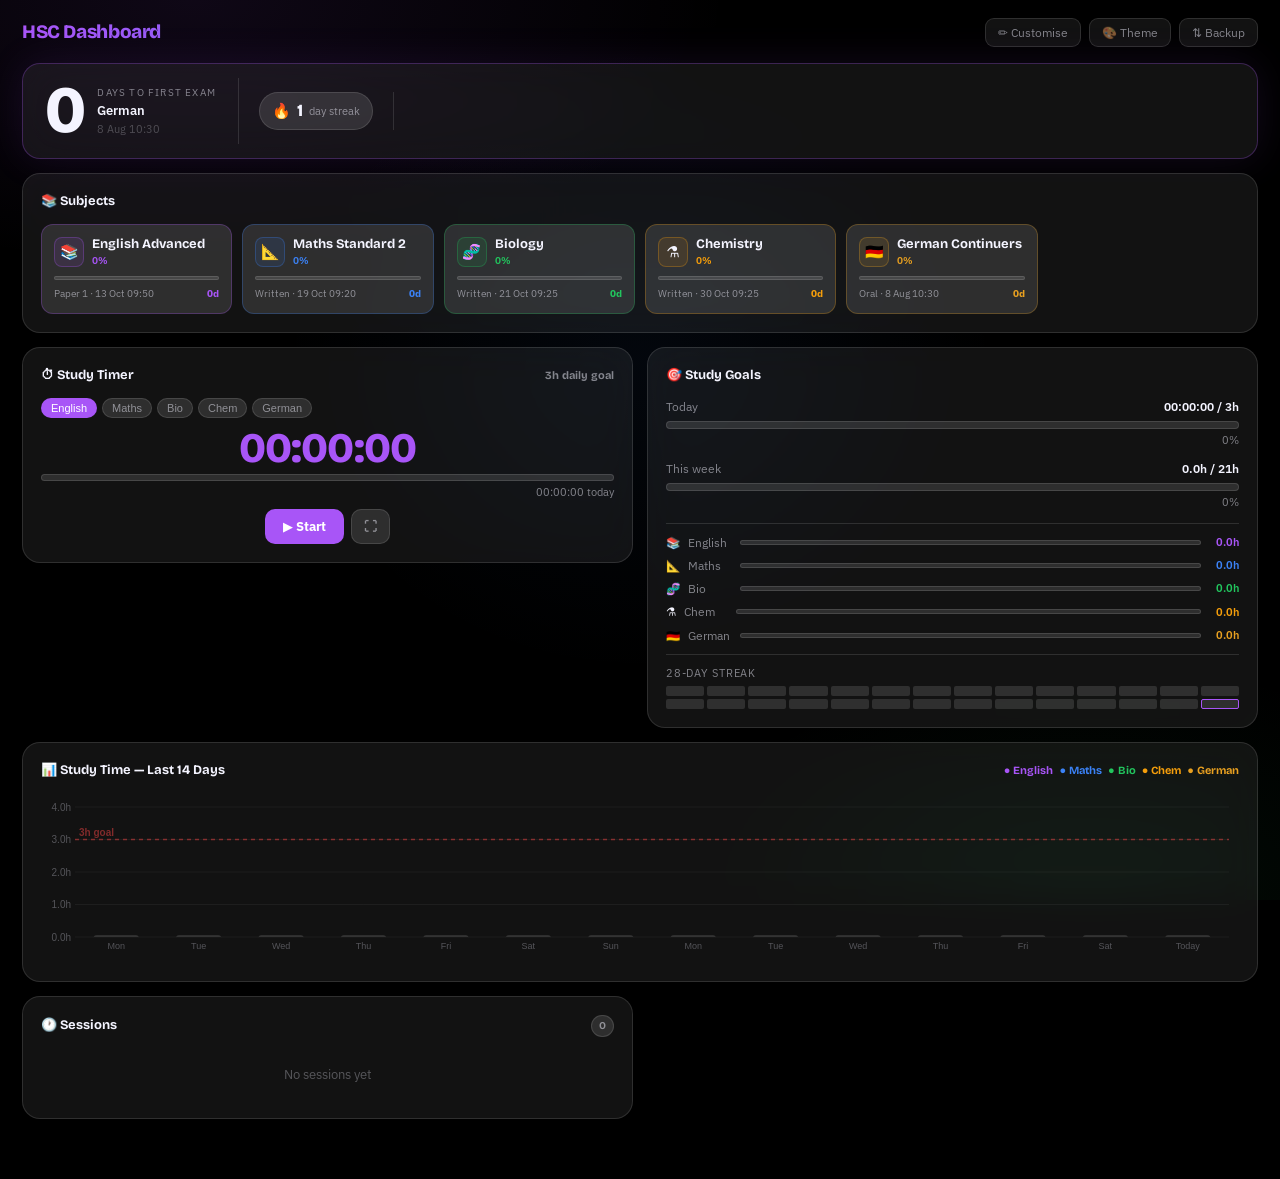
==== index.html @ 05db494b "Combine subjects into single widget" ====
<!DOCTYPE html>
<html lang="en" data-theme="dark">
<head>
<meta charset="UTF-8"/>
<meta name="viewport" content="width=device-width,initial-scale=1.0"/>
<title>HSC Dashboard · 2026</title>
<style>
@import url('https://fonts.googleapis.com/css2?family=Bricolage+Grotesque:wght@400;700;800&family=IBM+Plex+Sans:wght@400;500;600&display=swap');
*{box-sizing:border-box;margin:0;padding:0}
:root{
  /* ── BLACK (default) ── */
  --bg:#000000;--g1:rgba(168,85,247,.09);--g2:rgba(34,197,94,.06);--g3:rgba(59,130,246,.05);
  --sf:rgba(255,255,255,.07);--sf2:rgba(255,255,255,.12);
  --bd:rgba(255,255,255,.12);--bd2:rgba(255,255,255,.21);
  --tx:#f4f4ff;--mu:rgba(244,244,255,.5);--mu2:rgba(244,244,255,.25);
  --bio:#22c55e;--biob:rgba(34,197,94,.11);--biobr:rgba(34,197,94,.28);
  --chem:#f59e0b;--chemb:rgba(245,158,11,.11);--chembr:rgba(245,158,11,.28);
  --eng:#a855f7;--engb:rgba(168,85,247,.11);--engbr:rgba(168,85,247,.28);
  --math:#3b82f6;--mathb:rgba(59,130,246,.11);--mathbr:rgba(59,130,246,.28);
  --ger:#e8a020;--gerb:rgba(232,160,32,.11);--gerbr:rgba(232,160,32,.28);
  --red:#ef4444;--redb:rgba(239,68,68,.11);--r:18px;--rs:12px;
}
[data-theme="white"]{
  /* ── WHITE ── clean paper, lavender tint */
  --bg:#f7f6ff;--g1:rgba(124,58,237,.06);--g2:rgba(34,197,94,.04);--g3:rgba(59,130,246,.04);
  --sf:rgba(255,255,255,.82);--sf2:rgba(255,255,255,.97);
  --bd:rgba(55,35,110,.12);--bd2:rgba(55,35,110,.22);
  --tx:#0f0820;--mu:rgba(15,8,32,.52);--mu2:rgba(15,8,32,.3);
  --eng:#7c3aed;--engb:rgba(124,58,237,.09);--engbr:rgba(124,58,237,.2);
  --bio:#16a34a;--biob:rgba(22,163,74,.09);--biobr:rgba(22,163,74,.2);
  --chem:#b45309;--chemb:rgba(180,83,9,.09);--chembr:rgba(180,83,9,.2);
  --math:#1d4ed8;--mathb:rgba(29,78,216,.09);--mathbr:rgba(29,78,216,.2);
  --ger:#92400e;--gerb:rgba(146,64,14,.09);--gerbr:rgba(146,64,14,.2);
}
[data-theme="forest"]{
  /* ── FOREST ── deep pine, emerald glow */
  --bg:#010e04;--g1:rgba(34,197,94,.13);--g2:rgba(16,185,129,.09);--g3:rgba(101,163,13,.06);
  --sf:rgba(34,197,94,.07);--sf2:rgba(34,197,94,.13);
  --bd:rgba(34,197,94,.18);--bd2:rgba(34,197,94,.34);
  --tx:#e8fdf0;--mu:rgba(232,253,240,.52);--mu2:rgba(232,253,240,.27);
  --eng:#22c55e;--engb:rgba(34,197,94,.14);--engbr:rgba(34,197,94,.35);
}
[data-theme="ocean"]{
  /* ── OCEAN ── abyssal blue, cyan accent */
  --bg:#01111e;--g1:rgba(14,165,233,.13);--g2:rgba(6,182,212,.09);--g3:rgba(56,189,248,.05);
  --sf:rgba(14,165,233,.07);--sf2:rgba(14,165,233,.13);
  --bd:rgba(14,165,233,.19);--bd2:rgba(14,165,233,.36);
  --tx:#e0f6ff;--mu:rgba(224,246,255,.52);--mu2:rgba(224,246,255,.27);
  --eng:#0ea5e9;--engb:rgba(14,165,233,.14);--engbr:rgba(14,165,233,.35);
  --math:#38bdf8;--mathb:rgba(56,189,248,.12);--mathbr:rgba(56,189,248,.3);
}
[data-theme="ember"]{
  /* ── EMBER ── charcoal ash, molten orange */
  --bg:#0e0400;--g1:rgba(251,146,60,.13);--g2:rgba(245,158,11,.09);--g3:rgba(239,68,68,.06);
  --sf:rgba(251,146,60,.07);--sf2:rgba(251,146,60,.13);
  --bd:rgba(251,146,60,.19);--bd2:rgba(251,146,60,.36);
  --tx:#fff3e6;--mu:rgba(255,243,230,.52);--mu2:rgba(255,243,230,.27);
  --eng:#f97316;--engb:rgba(249,115,22,.14);--engbr:rgba(249,115,22,.35);
  --chem:#fbbf24;--chemb:rgba(251,191,36,.12);--chembr:rgba(251,191,36,.3);
}
body{background:var(--bg);color:var(--tx);font-family:'IBM Plex Sans',system-ui,sans-serif;min-height:100vh;line-height:1.5;
  background-image:radial-gradient(ellipse 70% 50% at 15% 0%,var(--g1),transparent 60%),radial-gradient(ellipse 55% 45% at 85% 100%,var(--g2),transparent 60%),radial-gradient(ellipse 40% 50% at 50% 40%,var(--g3),transparent 70%);
  background-attachment:fixed;}
h1,h2,h3{font-family:'Bricolage Grotesque',system-ui,sans-serif;font-weight:700}
a{color:inherit;text-decoration:none}
.wrap{max-width:1400px;margin:0 auto;padding:18px 22px 60px}
.hdr{display:flex;align-items:center;margin-bottom:16px}
.hdr-brand{font-size:19px;font-family:'Bricolage Grotesque',sans-serif;font-weight:800;letter-spacing:-.02em;flex:1;background:linear-gradient(90deg,var(--eng),var(--math));-webkit-background-clip:text;-webkit-text-fill-color:transparent;background-clip:text}
.hdr-r{display:flex;gap:8px;position:relative;z-index:100}
.hbtn{background:var(--sf);border:1px solid var(--bd);color:var(--mu);border-radius:9px;padding:6px 12px;font-size:12px;cursor:pointer;font-family:inherit;transition:.15s;backdrop-filter:blur(10px)}
.hbtn:hover{color:var(--tx);border-color:var(--bd2)}
.tpick{position:fixed;top:54px;right:22px;background:var(--sf2);border:1px solid var(--bd2);border-radius:14px;padding:8px;z-index:9998;min-width:150px;box-shadow:0 16px 48px rgba(0,0,0,.5);backdrop-filter:blur(30px)}
.tpick.hide{display:none}
.topt{display:flex;align-items:center;gap:9px;padding:8px 10px;border-radius:9px;cursor:pointer;font-size:13px;color:var(--tx);transition:.12s}
.topt:hover,.topt.on{background:var(--bd)}
.tdot{width:12px;height:12px;border-radius:50%;flex-shrink:0}
/* CARD */
.card{background:var(--sf);backdrop-filter:blur(20px);-webkit-backdrop-filter:blur(20px);border:1px solid var(--bd);border-radius:var(--r);padding:18px;transition:border-color .2s}
.ct{font-size:13px;font-weight:700;font-family:'Bricolage Grotesque',sans-serif;margin-bottom:12px;display:flex;align-items:center;gap:8px;color:var(--tx)}
/* PROG BAR */
.pb{height:6px;background:var(--sf2);border-radius:20px;overflow:hidden;border:1px solid var(--bd)}
.pb i{display:block;height:100%;border-radius:20px;transition:width .6s cubic-bezier(.4,0,.2,1)}
/* HERO STRIP */
.hero-strip{display:flex;align-items:center;padding:14px 22px;border-radius:var(--r);background:var(--sf);border:1px solid var(--engbr);backdrop-filter:blur(20px);margin-bottom:12px;box-shadow:0 0 40px var(--engb);gap:0}
.hl{display:flex;align-items:center;gap:14px;padding-right:22px;border-right:1px solid var(--bd);flex-shrink:0}
.hl-num{font-size:66px;font-weight:800;font-family:'Bricolage Grotesque',sans-serif;line-height:1;letter-spacing:-.04em;color:var(--tx)}
.hl-meta{display:flex;flex-direction:column;gap:1px}
.hl-label{font-size:10px;text-transform:uppercase;letter-spacing:.12em;color:var(--mu)}
.hl-exam{font-size:13px;font-weight:600;color:var(--tx)}
.hl-date{font-size:11px;color:var(--mu2)}
.hm{display:flex;align-items:center;padding:0 20px;border-right:1px solid var(--bd);flex-shrink:0}
.streak-badge{display:flex;align-items:center;gap:6px;background:var(--sf2);border:1px solid var(--bd);border-radius:30px;padding:5px 12px}
.sn{font-size:17px;font-weight:800;font-family:'Bricolage Grotesque',sans-serif}
.sl2{font-size:11px;color:var(--mu)}
.hr{flex:1;padding-left:20px;display:grid;grid-template-columns:1fr 1fr;gap:1px 14px}
.er{display:flex;align-items:center;gap:5px;font-size:10.5px;color:var(--mu);padding:2px 0}
.er .ed{width:5px;height:5px;border-radius:50%;flex-shrink:0}
.er .el{flex:1;white-space:nowrap;overflow:hidden;text-overflow:ellipsis}
.er .ev{font-weight:700;flex-shrink:0}
/* GRIDS */
.g5{display:grid;grid-template-columns:repeat(5,1fr);gap:12px;margin-bottom:12px}
.g2{display:grid;grid-template-columns:repeat(2,1fr);gap:12px;margin-bottom:12px}
.g21{display:grid;grid-template-columns:2fr 1fr;gap:12px}
@media(max-width:1200px){.g5{grid-template-columns:repeat(3,1fr)}}
@media(max-width:800px){.g5{grid-template-columns:repeat(2,1fr)}.g2,.g21{grid-template-columns:1fr}}
@media(max-width:500px){.g5{grid-template-columns:1fr}}
/* SUBJECT CARDS */
.sc{display:flex;flex-direction:column;gap:9px;cursor:pointer;transition:transform .18s}
.sc:hover{transform:translateY(-2px)}
.sc-top{display:flex;align-items:flex-start;gap:9px}
.sc-ico{width:34px;height:34px;border-radius:9px;display:flex;align-items:center;justify-content:center;font-size:16px;flex-shrink:0}
.sc-name{font-size:14px;font-weight:700;font-family:'Bricolage Grotesque',sans-serif}
.sc-sub{font-size:11px;color:var(--mu);margin-top:2px}
.pr{display:flex;justify-content:space-between;font-size:11px;color:var(--mu);margin-bottom:4px}
.ec{font-size:10.5px;color:var(--mu);background:var(--sf2);border:1px solid var(--bd);border-radius:6px;padding:4px 8px;display:flex;justify-content:space-between}
.sl{display:flex;align-items:center;gap:6px;font-size:11.5px;color:var(--mu);padding:3px 5px;border-radius:6px;transition:.12s;cursor:pointer}
.sl:hover{background:var(--sf2);color:var(--tx)}
.sdo{width:4px;height:4px;border-radius:50%;flex-shrink:0}
/* TIMER */
.tdisp{font-size:42px;font-weight:800;font-family:'Bricolage Grotesque',sans-serif;letter-spacing:-.02em;line-height:1;text-align:center;margin:8px 0 5px}
.ts-row{display:flex;gap:5px;flex-wrap:wrap;margin-bottom:9px}
.tsb{font-size:11px;padding:3px 9px;border-radius:20px;border:1px solid var(--bd);background:var(--sf2);color:var(--mu);cursor:pointer;transition:.12s}
.tsb.on{color:#fff;border-color:transparent}
.tbtns{display:flex;gap:7px;justify-content:center;margin-top:9px}
.tbtn{border:none;border-radius:10px;padding:8px 18px;font-size:13px;font-weight:700;cursor:pointer;font-family:inherit;transition:.15s}
.tbtn.start{background:var(--eng);color:#fff}
.tbtn.pause{background:var(--chemb);color:var(--chem);border:1px solid var(--chembr)}
.tbtn.stop{background:var(--sf2);border:1px solid var(--bd);color:var(--mu)}
.tbtn.stop:hover{color:var(--red);border-color:var(--red)}
.fo-open{width:100%;margin-top:8px;background:var(--sf2);border:1px solid var(--bd);color:var(--mu);border-radius:9px;padding:6px;font-size:11.5px;cursor:pointer;font-family:inherit;transition:.15s}
.fo-open:hover{color:var(--tx);border-color:var(--bd2)}
/* TODO */
.todo-add{display:flex;gap:7px;margin-bottom:8px}
.todo-add input{flex:1;background:var(--sf2);border:1px solid var(--bd);color:var(--tx);border-radius:9px;padding:7px 10px;font-size:13px;font-family:inherit}
.todo-add input:focus{outline:none;border-color:var(--eng)}
.todo-add input::placeholder{color:var(--mu2)}
.todo-add button{background:var(--eng);color:#fff;border:none;border-radius:9px;padding:7px 13px;font-size:14px;cursor:pointer;font-weight:700}
.ts-row2{display:flex;gap:5px;flex-wrap:wrap;margin-bottom:8px}
.tlist{display:flex;flex-direction:column;gap:4px;max-height:200px;overflow-y:auto}
.ti{display:flex;align-items:flex-start;gap:8px;padding:6px 9px;border-radius:9px;border:1px solid transparent;transition:.12s;font-size:13px}
.ti:hover{background:var(--sf2);border-color:var(--bd)}
.ti input[type=checkbox]{accent-color:var(--eng);margin-top:2px;flex-shrink:0;cursor:pointer;width:14px;height:14px}
.ttxt{flex:1;line-height:1.4}
.ti.done .ttxt{text-decoration:line-through;color:var(--mu)}
.tdl{color:var(--mu2);cursor:pointer;font-size:10px;padding:2px 4px;border-radius:5px}
.tdl:hover{color:var(--red)}
.tpill{display:inline-block;font-size:10px;padding:1px 5px;border-radius:10px;margin-right:4px;font-weight:600}
/* GOALS */
.gt{display:flex;justify-content:space-between;font-size:12px;color:var(--mu);margin-bottom:5px}
.gt b{color:var(--tx);font-weight:600}
.div{height:1px;background:var(--bd);margin:10px 0}
.hg{display:grid;grid-template-columns:repeat(14,1fr);gap:3px;margin-top:4px}
.hc{height:10px;border-radius:2px}
/* SESSIONS */
.slist{display:flex;flex-direction:column;gap:4px;max-height:240px;overflow-y:auto}
.si{display:flex;align-items:center;gap:8px;padding:6px 10px;background:var(--sf2);border:1px solid var(--bd);border-radius:9px;font-size:12px}
.sd{width:6px;height:6px;border-radius:50%;flex-shrink:0}
/* FULLSCREEN */
.fo{position:fixed;inset:0;background:#020208;z-index:1000;display:none;flex-direction:column;align-items:center;justify-content:center}
.fo.show{display:flex}
.fo-subj{font-size:13px;font-weight:600;color:rgba(255,255,255,.35);text-transform:uppercase;letter-spacing:.15em;margin-bottom:10px}
.fo-icon{font-size:50px;margin-bottom:8px}
.fo-time{font-size:108px;font-weight:800;font-family:'Bricolage Grotesque',sans-serif;letter-spacing:-.04em;line-height:1;color:#fff;margin-bottom:6px}
.fo-gl{font-size:13px;color:rgba(255,255,255,.3);margin-bottom:22px}
.fo-gb{width:280px;height:5px;background:rgba(255,255,255,.1);border-radius:20px;overflow:hidden;margin-bottom:34px}
.fo-gb i{display:block;height:100%;border-radius:20px;transition:width .5s}
.fo-btns{display:flex;gap:12px}
.fo-btn{border:none;border-radius:12px;padding:12px 28px;font-size:14px;font-weight:700;cursor:pointer;font-family:'Bricolage Grotesque',sans-serif}
.fo-pause{background:rgba(245,158,11,.18);color:#f59e0b;border:1px solid rgba(245,158,11,.3)}
.fo-stop{background:rgba(255,255,255,.06);color:rgba(255,255,255,.4);border:1px solid rgba(255,255,255,.1)}
.fo-stop:hover{background:rgba(239,68,68,.15);color:#ef4444;border-color:rgba(239,68,68,.3)}
.fo-esc{position:absolute;top:18px;right:22px;font-size:11px;color:rgba(255,255,255,.2);cursor:pointer}
.fo-esc:hover{color:rgba(255,255,255,.5)}
canvas#sg{width:100%;height:170px;display:block}
.pill{display:inline-block;font-size:10.5px;padding:2px 7px;border-radius:20px;background:var(--sf2);border:1px solid var(--bd);color:var(--mu)}
.empty{color:var(--mu);font-size:13px;text-align:center;padding:16px;opacity:.6}
.toast{position:fixed;bottom:20px;left:50%;transform:translateX(-50%);background:rgba(10,10,20,.96);border:1px solid var(--eng);color:var(--tx);padding:10px 18px;border-radius:10px;z-index:2000;box-shadow:0 8px 30px rgba(0,0,0,.5);opacity:0;transition:.25s;pointer-events:none;backdrop-filter:blur(20px);font-size:13px}
.toast.show{opacity:1}
::-webkit-scrollbar{width:4px}::-webkit-scrollbar-thumb{background:var(--bd);border-radius:4px}
.anim{animation:fu .35s ease both}
@keyframes fu{from{opacity:0;transform:translateY(8px)}to{opacity:1;transform:translateY(0)}}
/* LAYOUT ENGINE */
.wgrid{display:grid;grid-template-columns:1fr 1fr;gap:14px}
.wslot{grid-column:span 1;position:relative;min-width:0;transition:opacity .18s,transform .18s}
.wslot.wide{grid-column:span 2}
.wgrid .hero-strip{margin-bottom:0}
@media(max-width:1000px){.wgrid{grid-template-columns:1fr}.wslot,.wslot.wide{grid-column:span 1}}
/* EDIT MODE */
body.editing .wslot{animation:wgg .3s ease-in-out infinite alternate;cursor:grab;user-select:none}
body.editing .wslot:active{cursor:grabbing}
@keyframes wgg{0%{transform:rotate(-.4deg) scale(1.005)}100%{transform:rotate(.4deg) scale(1.005)}}
.wslot.drag-over>.card,.wslot.drag-over>.hero-strip{outline:2px solid var(--eng);outline-offset:-1px;box-shadow:0 0 28px var(--engb)!important}
.wslot.dragging{opacity:.22;transform:scale(.97);pointer-events:none}
/* EDIT CONTROLS */
.eov{display:flex;align-items:center;gap:7px;padding-bottom:8px}
.erm{width:22px;height:22px;border-radius:50%;background:var(--red);border:2px solid rgba(255,255,255,.2);color:#fff;font-size:16px;font-weight:900;cursor:pointer;display:flex;align-items:center;justify-content:center;padding:0;line-height:1;flex-shrink:0;transition:.12s}
.erm:hover{transform:scale(1.1)}
.eseg{display:inline-flex;border:1px solid var(--bd2);border-radius:8px;overflow:hidden;background:var(--sf)}
.eseg button{border:none;padding:3px 11px;font-size:10.5px;cursor:pointer;font-family:inherit;color:var(--mu);background:none;line-height:1.4;white-space:nowrap;transition:.1s}
.eseg button:not(:last-child){border-right:1px solid var(--bd2)}
.eseg button.act{background:var(--bd2);color:var(--tx);font-weight:600;cursor:default}
.eseg button:not(.act):hover{color:var(--tx)}
.edh{margin-left:auto;font-size:15px;color:var(--mu2);cursor:grab;padding:2px 5px;letter-spacing:2px;line-height:1}
/* ADD TRAY */
.add-tray{grid-column:span 2;background:var(--sf);border:1.5px dashed var(--bd2);border-radius:var(--r);padding:14px}
.add-grid{display:flex;flex-wrap:wrap;gap:8px;margin-top:10px}
.add-chip{padding:8px 16px;background:var(--sf2);border:1px solid var(--bd2);border-radius:30px;cursor:pointer;font-size:13px;color:var(--mu);transition:.15s;display:flex;align-items:center;gap:7px}
.add-chip:hover{border-color:var(--eng);color:var(--eng);background:var(--engb)}
.hbtn-on{background:var(--eng)!important;color:#fff!important;border-color:var(--eng)!important}
</style>
</head>
<body>
<div class="wrap">
  <div class="hdr anim">
    <div class="hdr-brand">HSC Dashboard</div>
    <div class="hdr-r">
      <button class="hbtn" id="editBtn" onclick="toggleEdit()">✏ Customise</button>
      <button class="hbtn" id="themeBtn" onclick="toggleTP()">🎨 Theme</button>
      <button class="hbtn" id="bkBtn">⇅ Backup</button>
    </div>
  </div>
  <div id="root"></div>
</div>
<div class="tpick hide" id="tp">
  <div class="topt" onclick="setTheme('black')"><span class="tdot" style="background:#111;border:1px solid rgba(255,255,255,.25)"></span>Black</div>
  <div class="topt" onclick="setTheme('white')"><span class="tdot" style="background:#f7f6ff;border:1px solid rgba(55,35,110,.25)"></span>White</div>
  <div class="topt" onclick="setTheme('forest')"><span class="tdot" style="background:#22c55e;box-shadow:0 0 6px #22c55e88"></span>Forest</div>
  <div class="topt" onclick="setTheme('ocean')"><span class="tdot" style="background:#0ea5e9;box-shadow:0 0 6px #0ea5e988"></span>Ocean</div>
  <div class="topt" onclick="setTheme('ember')"><span class="tdot" style="background:#f97316;box-shadow:0 0 6px #f9731688"></span>Ember</div>
</div>
<div class="fo" id="fo">
  <div class="fo-esc" onclick="exitFocus()">✕ esc</div>
  <div class="fo-icon" id="foIcon">📚</div>
  <div class="fo-subj" id="foSubj">English Advanced</div>
  <div class="fo-time" id="foTime">00:00:00</div>
  <div class="fo-gl" id="foGoal">0:00 / 3:00:00 today</div>
  <div class="fo-gb"><i id="foBar" style="width:0%"></i></div>
  <div class="fo-btns">
    <button class="fo-btn fo-pause" id="foPause" onclick="timerPause()">⏸ Pause</button>
    <button class="fo-btn fo-stop" onclick="timerStop()">⏹ Stop & Save</button>
  </div>
</div>
<div class="toast" id="toast"></div>
<script>
const KEY='hsc_dash_v2',TK='hsc_timer_v2';
const SUBJECTS=[
  {id:'eng',name:'English Advanced',short:'English',icon:'📚',color:'var(--eng)',bg:'var(--engb)',br:'var(--engbr)',url:'/HSC-Study-Tools/english/',lsKey:'hsceng_progress',
   examDate:'2026-10-13',examLabel:'Paper 1 · 13 Oct 09:50',examDate2:'2026-10-14',examLabel2:'Paper 2 · 14 Oct 09:25',
   links:[{l:'Common Module — 1984',h:'common'},{l:'Module A — Tempest/Hagseed',h:'moda'},{l:'Module B — T.S. Eliot',h:'modb'},{l:'Module C — Discursive',h:'modc'}]},
  {id:'math',name:'Maths Standard 2',short:'Maths',icon:'📐',color:'var(--math)',bg:'var(--mathb)',br:'var(--mathbr)',url:'/HSC-Study-Tools/math/',lsKey:'hscmath_progress',
   examDate:'2026-10-19',examLabel:'Written · 19 Oct 09:20',
   links:[{l:'Algebra',h:'algebra'},{l:'Measurement',h:'measurement'},{l:'Financial Maths',h:'financial'},{l:'Statistics',h:'statistics'}]},
  {id:'bio',name:'Biology',short:'Bio',icon:'🧬',color:'var(--bio)',bg:'var(--biob)',br:'var(--biobr)',url:'/HSC-Study-Tools/biology/',lsKey:'hscbio_progress',
   examDate:'2026-10-21',examLabel:'Written · 21 Oct 09:25',
   links:[{l:'Module 5 — Heredity',h:'m5'},{l:'Module 6 — Genetic Change',h:'m6'},{l:'Module 7 — Infectious Disease',h:'m7'},{l:'Module 8 — Immune System',h:'m8'}]},
  {id:'chem',name:'Chemistry',short:'Chem',icon:'⚗️',color:'var(--chem)',bg:'var(--chemb)',br:'var(--chembr)',url:'/HSC-Study-Tools/chemistry/',lsKey:'hscchem_progress',
   examDate:'2026-10-30',examLabel:'Written · 30 Oct 09:25',
   links:[{l:'Module 5 — Equilibrium',h:'m5'},{l:'Module 6 — Acid/Base',h:'m6'},{l:'Module 7 — Organic Chem',h:'m7'},{l:'Module 8 — Applying Chem',h:'m8'}]},
  {id:'ger',name:'German Continuers',short:'German',icon:'🇩🇪',color:'var(--ger)',bg:'var(--gerb)',br:'var(--gerbr)',url:'/HSC-Study-Tools/german/',lsKey:'hscger_progress',
   examDate:'2026-08-08',examLabel:'Oral · 8 Aug 10:30',examDate2:'2026-10-13',examLabel2:'Written · 13 Oct 14:00',
   links:[{l:'Text Analysis Devices',h:'lang'},{l:'Oral Exam Prep',h:'oral'},{l:'Topic Vocab Banks',h:'vocab'},{l:'Quiz Mode',h:'quiz'}]},
];
const EXTRA=[];
const DEF={todos:[],sessions:[],theme:'black',streak:[],todoSubj:'',dailyGoalSec:10800,layout:null,notes:'',papers:{},targets:{}};
let S=load();
function load(){try{const s=JSON.parse(localStorage.getItem(KEY));if(s)return Object.assign({},JSON.parse(JSON.stringify(DEF)),s);}catch(e){}return JSON.parse(JSON.stringify(DEF));}
let svT;function save(){clearTimeout(svT);svT=setTimeout(()=>localStorage.setItem(KEY,JSON.stringify(S)),300);}
function toast(m){const t=document.getElementById('toast');t.textContent=m;t.classList.add('show');setTimeout(()=>t.classList.remove('show'),2000);}
function esc(s){return(s==null?'':String(s)).replace(/[&<>"]/g,c=>({'&':'&amp;','<':'&lt;','>':'&gt;','"':'&quot;'}[c]));}
function sj(id){return SUBJECTS.find(s=>s.id===id)||null;}
function today(){return new Date().toISOString().slice(0,10);}
function daysTo(d){return Math.max(0,Math.ceil((new Date(d)-new Date())/86400000));}
function fmt(s){return[Math.floor(s/3600),Math.floor((s%3600)/60),s%60].map(n=>String(n).padStart(2,'0')).join(':');}
function markStreak(){const t=today();if(!S.streak.includes(t)){S.streak.push(t);if(S.streak.length>90)S.streak=S.streak.slice(-90);save();}}
function getStreak(){let c=0;const d=new Date();for(;;){const s=d.toISOString().slice(0,10);if(S.streak.includes(s)){c++;d.setDate(d.getDate()-1);}else break;}return c;}
function getProg(s){try{const d=JSON.parse(localStorage.getItem(s.lsKey));if(!d)return 0;const n=Object.values(d.check||{}).filter(Boolean).length;return Math.min(100,Math.round(n/(s.id==='bio'||s.id==='chem'?80:20)*100));}catch(e){return 0;}}
function todayStudiedSec(){return S.sessions.filter(s=>s.date===today()&&s.duration>0).reduce((a,s)=>a+(s.duration||0),0);}

/* ===== TIMER (independent of render) ===== */
function getTS(){try{return JSON.parse(localStorage.getItem(TK))||{running:false,elapsed:0,startedAt:null,subject:'eng'};}catch(e){return{running:false,elapsed:0,startedAt:null,subject:'eng'};}}
function saveTS(ts){localStorage.setItem(TK,JSON.stringify(ts));}
function timerSec(){const ts=getTS();return(ts.running&&ts.startedAt)?ts.elapsed+Math.floor((Date.now()-ts.startedAt)/1000):ts.elapsed;}
let tIv=null;
function startTick(){if(tIv)return;tIv=setInterval(tick,1000);}
function stopTick(){clearInterval(tIv);tIv=null;}
function tick(){
  const sec=timerSec(),ts=getTS();
  const s=sj(ts.subject)||SUBJECTS[0];
  const el=document.getElementById('tDisp');if(el){el.textContent=fmt(sec);el.style.color=s.color;}
  document.getElementById('foTime')?.textContent!=null&&(document.getElementById('foTime').textContent=fmt(sec));
  const todayS=todayStudiedSec()+sec;
  const pct=Math.min(100,Math.round(todayS/S.dailyGoalSec*100));
  const mb=document.getElementById('tGoalBar');if(mb)mb.style.width=pct+'%';
  const ml=document.getElementById('tGoalLbl');if(ml)ml.textContent=fmt(todayS)+' today';
  const fb=document.getElementById('foBar');if(fb){fb.style.width=pct+'%';fb.style.background=s.color;}
  const fg=document.getElementById('foGoal');if(fg)fg.textContent=fmt(todayS)+' / 3:00:00 today ('+pct+'%)';
  const sb=document.getElementById('tStartBtn');
  if(sb){sb.textContent=ts.running?'⏸ Pause':'▶ Start';sb.className='tbtn '+(ts.running?'pause':'start');sb.onclick=ts.running?timerPause:timerStart;}
  const stb=document.getElementById('tStopBtn');if(stb)stb.style.display=(ts.running||ts.elapsed>0)?'inline-block':'none';
}
function timerStart(){const ts=getTS();if(ts.running)return;ts.running=true;ts.startedAt=Date.now();saveTS(ts);startTick();tick();markStreak();}
function timerPause(){
  const ts=getTS();
  if(ts.running){ts.elapsed=timerSec();ts.running=false;ts.startedAt=null;}
  else{ts.running=true;ts.startedAt=Date.now();}
  saveTS(ts);
  if(ts.running)startTick();else stopTick();
  tick();
  const fp=document.getElementById('foPause');if(fp)fp.textContent=ts.running?'▶ Resume':'⏸ Pause';
}
function timerStop(){
  const dur=timerSec(),ts=getTS();
  if(dur>5){S.sessions.push({date:today(),time:new Date().toLocaleTimeString('en-AU',{hour:'2-digit',minute:'2-digit'}),subject:ts.subject,section:'Focus Session',duration:dur});if(S.sessions.length>200)S.sessions=S.sessions.slice(-200);markStreak();save();toast('✅ '+fmt(dur)+' saved');}
  saveTS({running:false,elapsed:0,startedAt:null,subject:ts.subject});
  stopTick();exitFocus();render();
}
function setTimerSubj(id){const ts=getTS();ts.subject=id;saveTS(ts);tick();
  SUBJECTS.forEach(s=>{const b=document.getElementById('tsb_'+s.id);if(b){b.classList.toggle('on',s.id===id);if(s.id===id){b.style.background=s.color;b.style.borderColor=s.br;b.style.color='#fff';}else{b.style.background='';b.style.borderColor='';b.style.color='';}}});
}
function enterFocus(){
  const ts=getTS(),s=sj(ts.subject)||SUBJECTS[0];
  document.getElementById('foSubj').textContent=s.name;
  document.getElementById('foIcon').textContent=s.icon;
  document.getElementById('foBar').style.background=s.color;
  document.getElementById('fo').classList.add('show');
  if(!ts.running)timerStart();
  tick();
}
function exitFocus(){document.getElementById('fo').classList.remove('show');}
document.addEventListener('keydown',e=>{if(e.key==='Escape')exitFocus();});

/* ===== THEME ===== */
function toggleTP(){document.getElementById('tp').classList.toggle('hide');}
function setTheme(t){
  document.documentElement.setAttribute('data-theme',t);S.theme=t;save();
  document.getElementById('tp').classList.add('hide');
  document.querySelectorAll('.topt').forEach((el,i)=>el.classList.toggle('on',['black','white','forest','ocean','ember'][i]===t));
  requestAnimationFrame(drawGraph);
}
document.addEventListener('click',e=>{
  const p=document.getElementById('tp');
  if(p&&!p.classList.contains('hide')&&!p.contains(e.target)&&!e.target.closest('.hdr-r button'))p.classList.add('hide');
});

/* ===== NAV ===== */
function go(id){if(EM)return;const s=sj(id);if(s){S.sessions.push({date:today(),time:new Date().toLocaleTimeString('en-AU',{hour:'2-digit',minute:'2-digit'}),subject:id,section:'General',duration:0});save();window.location=s.url;}}
function goSec(id,h){if(EM)return;const s=sj(id);if(s){S.sessions.push({date:today(),time:new Date().toLocaleTimeString('en-AU',{hour:'2-digit',minute:'2-digit'}),subject:id,section:h,duration:0});save();window.location=s.url+'#'+h;}}

/* ===== TODO ===== */
function addTodo(){const inp=document.getElementById('tIn');const t=inp.value.trim();if(!t)return;S.todos.push({text:t,done:false,subject:S.todoSubj||''});inp.value='';save();render();}
function toggleTodo(i){S.todos[i].done=!S.todos[i].done;save();render();}
function delTodo(i){S.todos.splice(i,1);save();render();}
function setTS2(v){S.todoSubj=v;save();render();}
function clearHist(){if(confirm('Clear session history?')){S.sessions=[];save();render();}}

/* ===== GRAPH ===== */
function drawGraph(){
  const c=document.getElementById('sg');if(!c)return;
  const W=c.offsetWidth,H=c.offsetHeight;
  c.width=W*devicePixelRatio;c.height=H*devicePixelRatio;
  const ctx=c.getContext('2d');ctx.scale(devicePixelRatio,devicePixelRatio);
  const dark=document.documentElement.getAttribute('data-theme')!=='white';
  const mu=dark?'rgba(240,240,255,.3)':'rgba(15,15,26,.35)';
  const gr=dark?'rgba(255,255,255,.05)':'rgba(0,0,0,.05)';
  const goalC=dark?'rgba(239,68,68,.5)':'rgba(220,38,38,.5)';
  const cMap={eng:'#a855f7',bio:'#22c55e',chem:'#f59e0b',math:'#3b82f6'};
  const days=14,pL=34,pR=10,pT=14,pB=26,cW=W-pL-pR,cH=H-pT-pB;
  const labels=[],data=[],colors=[];
  for(let i=days-1;i>=0;i--){
    const d=new Date();d.setDate(d.getDate()-i);const ds=d.toISOString().slice(0,10);
    labels.push(i===0?'Today':d.toLocaleDateString('en-AU',{weekday:'short'}));
    const sess=S.sessions.filter(s=>s.date===ds&&s.duration>0);
    data.push(sess.reduce((a,s)=>a+(s.duration||0),0)/3600);
    const sc={};sess.forEach(s=>{sc[s.subject]=(sc[s.subject]||0)+(s.duration||0);});
    const dom=Object.entries(sc).sort((a,b)=>b[1]-a[1])[0];
    colors.push(dom?cMap[dom[0]]:(dark?'rgba(255,255,255,.12)':'rgba(0,0,0,.1)'));
  }
  const maxH=Math.max(4,Math.ceil(Math.max(...data,3)*1.3));
  ctx.clearRect(0,0,W,H);
  for(let i=0;i<=4;i++){const y=pT+cH-cH*i/4;ctx.strokeStyle=gr;ctx.lineWidth=1;ctx.beginPath();ctx.moveTo(pL,y);ctx.lineTo(pL+cW,y);ctx.stroke();ctx.fillStyle=mu;ctx.font='10px IBM Plex Sans,sans-serif';ctx.textAlign='right';ctx.fillText((maxH*i/4).toFixed(1)+'h',pL-4,y+3.5);}
  const gY=pT+cH-cH*3/maxH;
  ctx.strokeStyle=goalC;ctx.lineWidth=1.5;ctx.setLineDash([4,4]);ctx.beginPath();ctx.moveTo(pL,gY);ctx.lineTo(pL+cW,gY);ctx.stroke();ctx.setLineDash([]);
  ctx.fillStyle=goalC;ctx.font='bold 10px IBM Plex Sans,sans-serif';ctx.textAlign='left';ctx.fillText('3h goal',pL+4,gY-4);
  const bW=Math.floor(cW/days*0.55),gap=cW/days;
  data.forEach((val,i)=>{
    const x=pL+gap*i+(gap-bW)/2,bH=Math.max(2,cH*val/maxH),y=pT+cH-bH;
    ctx.shadowColor=colors[i];ctx.shadowBlur=val>0?6:0;ctx.fillStyle=colors[i];
    const r=Math.min(3,bW/2);ctx.beginPath();ctx.moveTo(x+r,y);ctx.lineTo(x+bW-r,y);ctx.quadraticCurveTo(x+bW,y,x+bW,y+r);ctx.lineTo(x+bW,y+bH);ctx.lineTo(x,y+bH);ctx.lineTo(x,y+r);ctx.quadraticCurveTo(x,y,x+r,y);ctx.fill();ctx.shadowBlur=0;
    ctx.fillStyle=mu;ctx.font='9px IBM Plex Sans,sans-serif';ctx.textAlign='center';ctx.fillText(labels[i],x+bW/2,H-pB+12);
    if(val>0.05){ctx.fillStyle=colors[i];ctx.font='bold 9px IBM Plex Sans,sans-serif';ctx.fillText(val.toFixed(1),x+bW/2,y-3);}
  });
}

/* ===== LAYOUT SYSTEM ===== */
const WM={
  hero:     {label:'📅 Countdown',   wide:true, lock:true},
  subjects: {label:'📚 Subjects',    wide:true},
  eng:      {label:'📚 English',     wide:false},
  math:     {label:'📐 Maths',       wide:false},
  bio:      {label:'🧬 Biology',     wide:false},
  chem:     {label:'⚗️ Chemistry',   wide:false},
  ger:      {label:'🇩🇪 German',     wide:false},
  timer: {label:'⏱ Timer',       wide:false},
  goals: {label:'🎯 Goals',      wide:false},
  graph:   {label:'📊 Study Graph',  wide:true},
  sessions:{label:'🕐 Sessions',    wide:false},
  notes:   {label:'📝 Quick Notes',  wide:false},
  pomodoro:{label:'🍅 Pomodoro',     wide:false},
  papers:  {label:'📋 Past Papers',  wide:true},
  weekplan:{label:'📅 Week Planner', wide:false},
  balance: {label:'📈 Subject Balance',wide:false},
  targets: {label:'🎯 Daily Targets',wide:false},
  nextexam:{label:'🗓️ Next Exam',    wide:false},
};
const DEF_LAYOUT=[
  {id:'hero',wide:true},
  {id:'subjects',wide:true},
  {id:'timer',wide:false},
  {id:'goals',wide:false},
  {id:'graph',wide:true},
  {id:'sessions',wide:false},
];
function ensureLayout(){
  if(!Array.isArray(S.layout)||!S.layout.length){S.layout=DEF_LAYOUT.map(x=>({...x}));save();return;}
  // migrate: replace individual subject cards with combined subjects widget
  const hasOldSubjects=['eng','math','bio','chem','ger'].some(id=>S.layout.find(w=>w.id===id));
  const hasNew=S.layout.find(w=>w.id==='subjects');
  if(hasOldSubjects&&!hasNew){
    S.layout=S.layout.filter(w=>!['eng','math','bio','chem','ger'].includes(w.id));
    S.layout.splice(1,0,{id:'subjects',wide:true});
    save();
  }
  // remove any unknown ids
  S.layout=S.layout.filter(w=>WM[w.id]);
  if(!S.layout.length){S.layout=DEF_LAYOUT.map(x=>({...x}));save();}
}
let EM=false;
function toggleEdit(){EM=!EM;render();}
function removeWidget(id){S.layout=S.layout.filter(w=>w.id!==id);save();render();}
function addWidget(id){const m=WM[id];S.layout.push({id,wide:m?m.wide:false});save();render();}
function resizeWidget(id){const w=S.layout.find(x=>x.id===id);if(w&&!WM[id]?.lock){w.wide=!w.wide;save();render();}}
function setSizeW(id,wide){const w=S.layout.find(x=>x.id===id);if(w&&!WM[id]?.lock&&w.wide!==wide){w.wide=wide;save();render();}}
let _dSrc=null;
function setupDrag(){
  document.querySelectorAll('.wslot').forEach(el=>{
    el.addEventListener('dragstart',e=>{if(e.target.closest('button')){e.preventDefault();return;}_dSrc=el.dataset.wid;setTimeout(()=>el.classList.add('dragging'),0);e.dataTransfer.effectAllowed='move';});
    el.addEventListener('dragend',()=>{el.classList.remove('dragging');document.querySelectorAll('.wslot').forEach(s=>s.classList.remove('drag-over'));});
    el.addEventListener('dragover',e=>{e.preventDefault();document.querySelectorAll('.wslot').forEach(s=>s.classList.remove('drag-over'));if(el.dataset.wid!==_dSrc)el.classList.add('drag-over');});
    el.addEventListener('drop',e=>{e.preventDefault();const over=el.dataset.wid;if(_dSrc&&over&&_dSrc!==over){const si=S.layout.findIndex(w=>w.id===_dSrc),di=S.layout.findIndex(w=>w.id===over);if(si>=0&&di>=0){const[mv]=S.layout.splice(si,1);S.layout.splice(di,0,mv);save();render();}}_dSrc=null;});
  });
}

/* ===== RENDER ===== */
function wHTML(id){
  switch(id){
    case 'hero':     return rHero();
    case 'subjects': return rSubjects();
    case 'timer':    return rTimer();
    case 'goals':   return rGoals();
    case 'graph':   return rGraph();
    case 'sessions':return rSessions();
    case 'notes':   return rNotes();
    case 'pomodoro':return rPomodoro();
    case 'papers':  return rPapers();
    case 'weekplan':return rWeekPlan();
    case 'balance': return rBalance();
    case 'targets': return rTargets();
    case 'nextexam':return rNextExam();
    default:{const s=sj(id);return s?rSubjectCard(s):'';}
  }
}
function render(){
  ensureLayout();
  let html='<div class="wgrid">';
  S.layout.forEach(({id,wide},i)=>{
    const m=WM[id];if(!m)return;
    const isWide=m.lock?true:!!wide;
    const szCtrl=!m.lock?`<span class="eseg"><button class="${!isWide?'act':''}" onclick="setSizeW('${id}',false)">Half</button><button class="${isWide?'act':''}" onclick="setSizeW('${id}',true)">Full</button></span>`:'';
    const ctrl=EM?`<div class="eov"><button class="erm" onclick="removeWidget('${id}')">−</button>${szCtrl}<span class="edh">⠿⠿</span></div>`:'';
    html+=`<div class="wslot${isWide?' wide':''}" data-wid="${id}"${EM?` draggable="true" style="animation-delay:${(i%4)*0.06}s"`:''}>${ctrl}${wHTML(id)}</div>`;
  });
  const hidden=EM?Object.keys(WM).filter(id=>!S.layout.find(w=>w.id===id)):[];
  if(hidden.length)html+=`<div class="add-tray"><div class="ct">＋ Add Widgets</div><div class="add-grid">${hidden.map(id=>`<div class="add-chip" onclick="addWidget('${id}')">${WM[id].label}</div>`).join('')}</div></div>`;
  html+='</div>';
  document.getElementById('root').innerHTML=html;
  if(EM){document.body.classList.add('editing');setupDrag();}else document.body.classList.remove('editing');
  document.getElementById('bkBtn').onclick=()=>{const a=document.createElement('a');a.href='data:application/json,'+encodeURIComponent(JSON.stringify(S));a.download='hsc-backup.json';a.click();};
  const eb=document.getElementById('editBtn');if(eb){eb.textContent=EM?'✓ Done':'✏ Customise';eb.classList.toggle('hbtn-on',EM);}
  requestAnimationFrame(drawGraph);tick();
  document.querySelectorAll('.topt').forEach((el,i)=>el.classList.toggle('on',['black','white','forest','ocean','ember'][i]===S.theme));
}

function rHero(){
  const streak=getStreak();
  const allExams=[...SUBJECTS.map(s=>({short:s.short,label:s.examLabel,date:s.examDate,color:s.color})),...SUBJECTS.filter(s=>s.examDate2).map(s=>({short:s.short,label:s.examLabel2,date:s.examDate2,color:s.color})),...EXTRA.map(e=>({short:e.short,label:e.examLabel,date:e.examDate,color:e.color}))].sort((a,b)=>new Date(a.date)-new Date(b.date));
  const first=allExams[0];
  return`<div class="hero-strip anim">
  <div class="hl"><div class="hl-num">${daysTo(first.date)}</div><div class="hl-meta"><div class="hl-label">Days to first exam</div><div class="hl-exam">${esc(first.short)}</div><div class="hl-date">${esc(first.label.split('·')[1]?.trim()||first.label)}</div></div></div>
  <div class="hm"><div class="streak-badge"><span style="font-size:15px">🔥</span><span class="sn">${streak}</span><span class="sl2">day streak</span></div></div>
  <div class="hr">${allExams.filter(e=>daysTo(e.date)>0).slice(0,6).map(e=>`<div class="er"><span class="ed" style="background:${e.color}"></span><span class="el">${esc(e.label)}</span><span class="ev" style="color:${e.color}">${daysTo(e.date)}d</span></div>`).join('')}</div>
</div>`;}

function rSubjects(){
  return`<div class="card anim">
  <div class="ct">📚 Subjects</div>
  <div style="display:grid;grid-template-columns:repeat(auto-fill,minmax(180px,1fr));gap:10px">
    ${SUBJECTS.map(s=>{const p=getProg(s);return`<div style="background:var(--sf2);border:1px solid ${s.br};border-radius:var(--rs);padding:12px;cursor:pointer;transition:transform .15s" onclick="go('${s.id}')" onmouseover="this.style.transform='translateY(-2px)'" onmouseout="this.style.transform=''">
      <div style="display:flex;align-items:center;gap:8px;margin-bottom:8px">
        <div style="width:30px;height:30px;border-radius:8px;background:${s.bg};border:1px solid ${s.br};display:flex;align-items:center;justify-content:center;font-size:15px;flex-shrink:0">${s.icon}</div>
        <div>
          <div style="font-size:13px;font-weight:700;font-family:'Bricolage Grotesque',sans-serif;line-height:1.2">${s.name}</div>
          <div style="font-size:10px;color:${s.color};font-weight:600;margin-top:1px">${p}%</div>
        </div>
      </div>
      <div class="pb" style="height:4px"><i style="width:${p}%;background:${s.color}"></i></div>
      <div style="font-size:10px;color:var(--mu);margin-top:6px;display:flex;justify-content:space-between">
        <span style="overflow:hidden;text-overflow:ellipsis;white-space:nowrap;flex:1">${esc(s.examLabel)}</span>
        <span style="color:${s.color};font-weight:700;flex-shrink:0;margin-left:6px">${daysTo(s.examDate)}d</span>
      </div>
    </div>`;}).join('')}
  </div>
</div>`;}

function rSubjectCard(s){
  const p=getProg(s);
  return`<div class="card sc anim" style="border-color:${s.br};box-shadow:0 4px 24px ${s.bg}" onclick="go('${s.id}')">
  <div class="sc-top">
    <div class="sc-ico" style="background:${s.bg};border:1px solid ${s.br}">${s.icon}</div>
    <div style="min-width:0">
      <div class="sc-name">${s.name}</div>
      <div style="font-size:10.5px;color:${s.color};font-weight:600;margin-top:2px">${p}% complete</div>
    </div>
  </div>
  <div style="margin:10px 0 8px">
    <div class="pb" style="height:5px"><i style="width:${p}%;background:${s.color}"></i></div>
  </div>
  <div onclick="event.stopPropagation()">${s.links.map(l=>`<div class="sl" onclick="goSec('${s.id}','${l.h}')"><span class="sdo" style="background:${s.color}"></span>${l.l}</div>`).join('')}</div>
</div>`;}

function rTimer(){
  const ts=getTS(),sec=timerSec(),tS=sj(ts.subject)||SUBJECTS[0];
  const todayS=todayStudiedSec()+(ts.running?sec:0),gPct=Math.min(100,Math.round(todayS/S.dailyGoalSec*100));
  return`<div class="card anim">
    <div class="ct">⏱ Study Timer<span style="margin-left:auto;font-size:11px;color:var(--mu)">3h daily goal</span></div>
    <div class="ts-row">${SUBJECTS.map(s=>`<button id="tsb_${s.id}" class="tsb${ts.subject===s.id?' on':''}" style="${ts.subject===s.id?`background:${s.color};border-color:${s.br};color:#fff`:''}" onclick="setTimerSubj('${s.id}')">${s.short}</button>`).join('')}</div>
    <div class="tdisp" id="tDisp" style="color:${tS.color}">${fmt(sec)}</div>
    <div class="pb" style="height:7px"><i id="tGoalBar" style="width:${gPct}%;background:${tS.color}"></i></div>
    <div style="font-size:11px;color:var(--mu);text-align:right;margin-top:3px" id="tGoalLbl">${fmt(todayS)} today</div>
    <div class="tbtns">
      <button class="tbtn ${ts.running?'pause':'start'}" id="tStartBtn" onclick="${ts.running?'timerPause()':'timerStart()'}">${ts.running?'⏸ Pause':'▶ Start'}</button>
      <button class="tbtn stop" id="tStopBtn" style="display:${ts.running||ts.elapsed>0?'inline-block':'none'}" onclick="timerStop()">⏹ Stop</button>
      <button class="tbtn stop" onclick="enterFocus()" title="Fullscreen focus mode" style="padding:8px 12px">⛶</button>
    </div>
  </div>`;}

function rGoals(){
  const ts=getTS(),sec=timerSec();
  const todayS=todayStudiedSec()+(ts.running?sec:0),gPct=Math.min(100,Math.round(todayS/S.dailyGoalSec*100));
  const wDays=[];const n=new Date(),mon=new Date(n);mon.setDate(n.getDate()-((n.getDay()+6)%7));
  for(let i=0;i<7;i++){const d=new Date(mon);d.setDate(mon.getDate()+i);wDays.push(d.toISOString().slice(0,10));}
  const wSec=S.sessions.filter(s=>wDays.includes(s.date)&&s.duration>0).reduce((a,s)=>a+(s.duration||0),0);
  const wPct=Math.min(100,Math.round(wSec/S.dailyGoalSec/7*100));
  const wByS={};SUBJECTS.forEach(s=>{wByS[s.id]=S.sessions.filter(ss=>wDays.includes(ss.date)&&ss.subject===s.id&&ss.duration>0).reduce((a,ss)=>a+(ss.duration||0),0);});
  const maxW=Math.max(...Object.values(wByS),1);
  return`<div class="card anim">
    <div class="ct">🎯 Study Goals</div>
    <div style="margin-bottom:12px"><div class="gt"><span>Today</span><b>${fmt(todayS)} / 3h</b></div><div class="pb" style="height:8px"><i style="width:${gPct}%;background:linear-gradient(90deg,var(--eng),var(--math))"></i></div><div style="font-size:11px;color:${gPct>=100?'var(--bio)':'var(--mu)'};text-align:right;margin-top:3px">${gPct>=100?'✅ Goal reached!':gPct+'%'}</div></div>
    <div style="margin-bottom:12px"><div class="gt"><span>This week</span><b>${(wSec/3600).toFixed(1)}h / 21h</b></div><div class="pb" style="height:8px"><i style="width:${wPct}%;background:linear-gradient(90deg,var(--bio),var(--eng))"></i></div><div style="font-size:11px;color:var(--mu);text-align:right;margin-top:3px">${wPct}%</div></div>
    <div class="div"></div>
    ${SUBJECTS.map(s=>{const sec2=wByS[s.id];const pct=Math.round(sec2/maxW*100);return`<div style="display:flex;align-items:center;gap:8px;margin-bottom:6px;font-size:11.5px"><span>${s.icon}</span><span style="min-width:44px;color:var(--mu)">${s.short}</span><div class="pb" style="flex:1;height:5px"><i style="width:${pct}%;background:${s.color}"></i></div><span style="min-width:30px;text-align:right;color:${s.color};font-weight:600;font-size:11px">${(sec2/3600).toFixed(1)}h</span></div>`;}).join('')}
    <div class="div"></div>
    <div style="font-size:11px;color:var(--mu);margin-bottom:5px;text-transform:uppercase;letter-spacing:.07em">28-day streak</div>
    <div class="hg">${Array.from({length:28},(_,i)=>{const d=new Date();d.setDate(d.getDate()-(27-i));const ds=d.toISOString().slice(0,10);const sec2=S.sessions.filter(s=>s.date===ds&&s.duration>0).reduce((a,s)=>a+(s.duration||0),0);const t=Math.min(1,sec2/S.dailyGoalSec);return`<div class="hc" title="${ds}: ${fmt(sec2)}" style="background:${sec2>0?`rgba(168,85,247,${.15+t*.85})`:'var(--sf2)'};border:1px solid ${ds===today()?'var(--eng)':'transparent'}"></div>`;}).join('')}</div>
  </div>`;}

function rGraph(){
  return`<div class="card anim">
    <div class="ct">📊 Study Time — Last 14 Days<span style="margin-left:auto;font-size:11px">${SUBJECTS.map(s=>`<span style="color:${s.color};margin-left:6px">● ${s.short}</span>`).join('')}</span></div>
    <canvas id="sg" height="170"></canvas>
  </div>`;}

function rSessions(){
  const sess=S.sessions.filter(s=>s.duration>0).slice().reverse().slice(0,12);
  return`<div class="card anim">
    <div class="ct">🕐 Sessions<span class="pill" style="margin-left:auto">${S.sessions.filter(s=>s.duration>0).length}</span>${S.sessions.length?`<button class="hbtn" style="font-size:10px;padding:2px 8px;margin-left:6px" onclick="clearHist()">Clear</button>`:''}</div>
    <div class="slist">${sess.length?sess.map(s=>{const sb=sj(s.subject)||SUBJECTS[0];return`<div class="si"><span class="sd" style="background:${sb.color}"></span><span style="flex:1"><b>${sb.short}</b> · ${fmt(s.duration)}</span><span style="font-size:10.5px;color:var(--mu)">${s.date===today()?'Today '+s.time:s.date}</span></div>`;}).join(''):`<div class="empty">No sessions yet</div>`}</div>
  </div>`;}

/* ===== POMODORO ===== */
const PK='hsc_pomo_v1';
function getPomo(){try{return JSON.parse(localStorage.getItem(PK))||{phase:'work',remaining:1500,running:false,startedAt:null,round:0};}catch(e){return{phase:'work',remaining:1500,running:false,startedAt:null,round:0};}}
function savePomo(p){localStorage.setItem(PK,JSON.stringify(p));}
let pomoIv=null;
function pomoTick(){
  const p=getPomo();if(!p.running)return;
  const rem=Math.max(0,p.remaining-Math.floor((Date.now()-p.startedAt)/1000));
  const te=document.getElementById('pomoTime');
  if(te)te.textContent=Math.floor(rem/60).toString().padStart(2,'0')+':'+(rem%60).toString().padStart(2,'0');
  const be=document.getElementById('pomoBar');
  if(be)be.style.width=Math.round((1-rem/(p.phase==='work'?1500:300))*100)+'%';
  if(rem===0){
    const nph=p.phase==='work'?'break':'work';
    savePomo({phase:nph,remaining:nph==='work'?1500:300,running:false,startedAt:null,round:p.phase==='work'?p.round:p.round+1});
    clearInterval(pomoIv);pomoIv=null;
    toast(p.phase==='work'?'🍅 Break time! 5 min':'💪 Work time! 25 min');
    render();
  }
}
function pomoToggle(){
  let p=getPomo();
  if(p.running){p.remaining=Math.max(0,p.remaining-Math.floor((Date.now()-p.startedAt)/1000));p.running=false;p.startedAt=null;clearInterval(pomoIv);pomoIv=null;}
  else{p.running=true;p.startedAt=Date.now();if(!pomoIv)pomoIv=setInterval(pomoTick,1000);}
  savePomo(p);render();
}
function pomoReset(){const p=getPomo();savePomo({...p,remaining:p.phase==='work'?1500:300,running:false,startedAt:null});clearInterval(pomoIv);pomoIv=null;render();}
function pomoSetPhase(ph){savePomo({phase:ph,remaining:ph==='work'?1500:300,running:false,startedAt:null,round:getPomo().round});clearInterval(pomoIv);pomoIv=null;render();}

/* ===== PAPERS & TARGETS ===== */
const PAPER_YEARS={eng:[2019,2020,2021,2022,2023,2024],math:[2019,2020,2021,2022,2023,2024],bio:[2019,2020,2021,2022,2023,2024],chem:[2019,2020,2021,2022,2023,2024],ger:[2019,2020,2021,2022,2023,2024]};
function togglePaper(sid,yr){if(!S.papers)S.papers={};if(!S.papers[sid])S.papers[sid]={};const p=S.papers[sid][yr]||{done:false,score:null};S.papers[sid][yr]={done:!p.done,score:!p.done?p.score:null};save();render();}
function setPaperScore(sid,yr,val){if(!S.papers)S.papers={};if(!S.papers[sid])S.papers[sid]={};if(!S.papers[sid][yr])S.papers[sid][yr]={done:true,score:null};S.papers[sid][yr].score=val!=null&&val!==''?+val:null;save();}
function setTarget(sid,hrs){if(!S.targets)S.targets={};S.targets[sid]=hrs;save();render();}

/* ===== NEW WIDGET RENDERERS ===== */
function rNotes(){
  return`<div class="card anim">
    <div class="ct">📝 Quick Notes</div>
    <textarea style="width:100%;min-height:130px;background:var(--sf2);border:1px solid var(--bd);color:var(--tx);border-radius:10px;padding:10px 12px;font-size:13px;font-family:inherit;resize:vertical;line-height:1.6;outline:none;transition:border-color .15s" placeholder="Formulas, reminders, ideas…" onfocus="this.style.borderColor='var(--engbr)'" onblur="this.style.borderColor='var(--bd)'" oninput="S.notes=this.value;save()">${esc(S.notes||'')}</textarea>
  </div>`;}

function rPomodoro(){
  const p=getPomo();
  const rem=p.running&&p.startedAt?Math.max(0,p.remaining-Math.floor((Date.now()-p.startedAt)/1000)):p.remaining;
  const isWork=p.phase==='work',total=isWork?1500:300,ac=isWork?'#ef4444':'#22c55e';
  const pct=Math.round((1-rem/total)*100);
  const disp=Math.floor(rem/60).toString().padStart(2,'0')+':'+(rem%60).toString().padStart(2,'0');
  return`<div class="card anim">
    <div class="ct">🍅 Pomodoro<span style="margin-left:auto;font-size:11px;color:var(--mu)">Round ${p.round+1}</span></div>
    <div class="ts-row">
      <button class="tsb${isWork?' on':''}" style="${isWork?'background:#ef4444;border-color:rgba(239,68,68,.4);color:#fff':''}" onclick="pomoSetPhase('work')">Work 25m</button>
      <button class="tsb${!isWork?' on':''}" style="${!isWork?'background:#22c55e;border-color:rgba(34,197,94,.4);color:#fff':''}" onclick="pomoSetPhase('break')">Break 5m</button>
    </div>
    <div id="pomoTime" style="font-size:46px;font-weight:800;font-family:'Bricolage Grotesque',sans-serif;letter-spacing:-.02em;text-align:center;color:${ac};margin:8px 0 6px">${disp}</div>
    <div class="pb" style="height:5px"><i id="pomoBar" style="width:${pct}%;background:${ac};transition:width 1s linear"></i></div>
    <div class="tbtns" style="margin-top:10px">
      <button class="tbtn ${p.running?'pause':'start'}" style="${!p.running?'background:'+ac+';border:none':''}" onclick="pomoToggle()">${p.running?'⏸ Pause':'▶ Start'}</button>
      <button class="tbtn stop" onclick="pomoReset()" title="Reset">↺ Reset</button>
    </div>
  </div>`;}

function rPapers(){
  const totalDone=SUBJECTS.reduce((a,s)=>{const sp=(S.papers||{})[s.id]||{};return a+(PAPER_YEARS[s.id]||[]).filter(y=>sp[y]?.done).length;},0);
  const totalPapers=SUBJECTS.reduce((a,s)=>a+(PAPER_YEARS[s.id]||[]).length,0);
  return`<div class="card anim">
    <div class="ct">📋 Past Papers<span class="pill" style="margin-left:auto">${totalDone}/${totalPapers}</span></div>
    <div style="font-size:11px;color:var(--mu);margin-bottom:14px">Source: <span style="color:var(--eng)">nesa.edu.au → HSC exam papers</span> — tick a year once done, enter % score</div>
    <div style="display:grid;grid-template-columns:1fr 1fr;gap:14px">
    ${SUBJECTS.map(s=>{
      const sp=(S.papers||{})[s.id]||{};
      const yrs=PAPER_YEARS[s.id]||[];
      const done=yrs.filter(y=>sp[y]?.done).length;
      const scores=yrs.filter(y=>sp[y]?.done&&sp[y]?.score!=null).map(y=>sp[y].score);
      const avg=scores.length?Math.round(scores.reduce((a,b)=>a+b)/scores.length):null;
      return`<div>
        <div style="display:flex;align-items:center;gap:6px;margin-bottom:8px">
          <span style="font-size:13px">${s.icon}</span>
          <span style="font-size:12px;font-weight:700;color:var(--tx)">${s.short}</span>
          <span style="margin-left:auto;font-size:10.5px;color:${done===yrs.length?'var(--bio)':'var(--mu)'}">${done}/${yrs.length}${avg!=null?' · avg '+avg+'%':''}</span>
        </div>
        <div style="display:flex;gap:4px;flex-wrap:wrap">
          ${yrs.map(y=>{
            const pp=sp[y]||{done:false,score:null};
            return`<div style="display:flex;flex-direction:column;align-items:center;gap:3px">
              <button onclick="togglePaper('${s.id}',${y})" style="width:46px;padding:5px 0;border-radius:8px;border:1px solid ${pp.done?s.color:'var(--bd)'};background:${pp.done?s.bg:'var(--sf2)'};color:${pp.done?s.color:'var(--mu)'};font-size:10.5px;font-weight:700;cursor:pointer;transition:.15s">${y}</button>
              ${pp.done?`<input type="number" min="0" max="100" value="${pp.score!=null?pp.score:''}" placeholder="%" style="width:46px;background:var(--sf2);border:1px solid var(--bd);color:var(--tx);border-radius:6px;padding:2px 4px;font-size:10px;text-align:center;font-family:inherit;outline:none" onchange="setPaperScore('${s.id}',${y},this.value)" />`:'<div style="height:20px"></div>'}
            </div>`;
          }).join('')}
        </div>
      </div>`;
    }).join('')}
    </div>
  </div>`;}

function rWeekPlan(){
  const days=['Mon','Tue','Wed','Thu','Fri','Sat','Sun'];
  const n=new Date(),mon=new Date(n);mon.setDate(n.getDate()-((n.getDay()+6)%7));
  const dd=days.map((_,i)=>{
    const d=new Date(mon);d.setDate(mon.getDate()+i);
    const ds=d.toISOString().slice(0,10);
    const sec=S.sessions.filter(s=>s.date===ds&&s.duration>0).reduce((a,s)=>a+(s.duration||0),0);
    return{label:days[i],ds,sec,isToday:ds===today()};
  });
  const maxSec=Math.max(...dd.map(d=>d.sec),1800);
  const tot=dd.reduce((a,d)=>a+d.sec,0);
  return`<div class="card anim">
    <div class="ct">📅 This Week<span style="margin-left:auto;font-size:11px;color:var(--mu)">${(tot/3600).toFixed(1)}h total</span></div>
    <div style="display:flex;align-items:flex-end;gap:5px;height:80px;margin-bottom:7px">
      ${dd.map(d=>{const pct=d.sec/maxSec*100;return`<div style="flex:1;height:100%;display:flex;align-items:flex-end"><div style="width:100%;height:${Math.max(2,pct)}%;background:${d.isToday?'var(--eng)':d.sec>0?'var(--bd2)':'var(--sf2)'};border-radius:5px 5px 0 0;transition:height .5s ease;border:1px solid ${d.isToday?'var(--engbr)':'var(--bd)'}"></div></div>`;}).join('')}
    </div>
    <div style="display:flex;gap:5px;margin-bottom:3px">
      ${dd.map(d=>`<div style="flex:1;text-align:center;font-size:10px;font-weight:${d.isToday?700:400};color:${d.isToday?'var(--eng)':'var(--mu)'}">${d.label}</div>`).join('')}
    </div>
    <div style="display:flex;gap:5px">
      ${dd.map(d=>`<div style="flex:1;text-align:center;font-size:9px;color:var(--mu2)">${d.sec>0?((d.sec/3600).toFixed(1)+'h'):''}</div>`).join('')}
    </div>
  </div>`;}

function rBalance(){
  const wDays=[];const n=new Date(),mon=new Date(n);mon.setDate(n.getDate()-((n.getDay()+6)%7));
  for(let i=0;i<7;i++){const d=new Date(mon);d.setDate(mon.getDate()+i);wDays.push(d.toISOString().slice(0,10));}
  const cMap={eng:'#a855f7',bio:'#22c55e',chem:'#f59e0b',math:'#3b82f6',ger:'#e8a020'};
  const total=S.sessions.filter(s=>wDays.includes(s.date)&&s.duration>0).reduce((a,s)=>a+(s.duration||0),0);
  if(!total)return`<div class="card anim"><div class="ct">📈 Subject Balance</div><div class="empty" style="padding:24px">No sessions this week</div></div>`;
  const data=SUBJECTS.map(s=>({short:s.short,icon:s.icon,sec:S.sessions.filter(ss=>wDays.includes(ss.date)&&ss.subject===s.id&&ss.duration>0).reduce((a,ss)=>a+(ss.duration||0),0),color:cMap[s.id]})).filter(d=>d.sec>0);
  return`<div class="card anim">
    <div class="ct">📈 Subject Balance<span style="margin-left:auto;font-size:11px;color:var(--mu)">this week · ${(total/3600).toFixed(1)}h</span></div>
    <div style="display:flex;height:14px;border-radius:8px;overflow:hidden;gap:2px;margin-bottom:14px">
      ${data.map(d=>`<div style="flex:${d.sec};background:${d.color};min-width:3px"></div>`).join('')}
    </div>
    ${data.map(d=>{const pct=Math.round(d.sec/total*100);return`<div style="display:flex;align-items:center;gap:10px;margin-bottom:7px;font-size:12.5px">
      <span style="width:10px;height:10px;border-radius:3px;background:${d.color};flex-shrink:0;display:inline-block"></span>
      <span style="flex:1;color:var(--mu)">${d.icon} ${d.short}</span>
      <span style="color:var(--tx);font-weight:600">${(d.sec/3600).toFixed(1)}h</span>
      <span style="color:var(--mu2);min-width:32px;text-align:right">${pct}%</span>
    </div>`;}).join('')}
  </div>`;}

function rTargets(){
  const ts=getTS(),sec=timerSec(),tgt=S.targets||{};
  const todayByS={};
  SUBJECTS.forEach(s=>{
    todayByS[s.id]=S.sessions.filter(ss=>ss.date===today()&&ss.subject===s.id&&ss.duration>0).reduce((a,ss)=>a+(ss.duration||0),0);
    if(ts.running&&ts.subject===s.id)todayByS[s.id]+=sec;
  });
  return`<div class="card anim">
    <div class="ct">🎯 Daily Targets<span style="margin-left:auto;font-size:11px;color:var(--mu)">h/day goal</span></div>
    ${SUBJECTS.map(s=>{
      const goal=tgt[s.id]||0,done=todayByS[s.id]||0;
      const pct=goal>0?Math.min(100,Math.round(done/(goal*3600)*100)):0;
      const col=pct>=100?'var(--bio)':'var(--mu)';
      return`<div style="margin-bottom:10px">
        <div style="display:flex;align-items:center;gap:8px;margin-bottom:4px">
          <span>${s.icon}</span><span style="font-size:12px;flex:1;color:var(--tx)">${s.short}</span>
          <input type="number" min="0" max="12" step="0.5" value="${goal||''}" placeholder="h" title="Daily goal (hours)" style="width:40px;background:var(--sf2);border:1px solid var(--bd);color:var(--tx);border-radius:6px;padding:2px 5px;font-size:11px;text-align:center;font-family:inherit;outline:none" onchange="setTarget('${s.id}',+this.value||0)"/>
          <span style="font-size:11px;color:${col};font-weight:600;min-width:34px;text-align:right">${goal>0?pct+'%':''}</span>
        </div>
        ${goal>0?`<div class="pb" style="height:4px"><i style="width:${pct}%;background:${s.color}"></i></div>`:''}
      </div>`;
    }).join('')}
  </div>`;}

function rNextExam(){
  const allExams=[
    ...SUBJECTS.map(s=>({name:s.name,icon:s.icon,color:s.color,bg:s.bg,label:s.examLabel,date:s.examDate})),
    ...SUBJECTS.filter(s=>s.examDate2).map(s=>({name:s.name,icon:s.icon,color:s.color,bg:s.bg,label:s.examLabel2,date:s.examDate2})),
  ].filter(e=>daysTo(e.date)>0).sort((a,b)=>new Date(a.date)-new Date(b.date));
  if(!allExams.length)return`<div class="card anim" style="text-align:center;padding:24px 0"><div style="font-size:40px">🎉</div><div class="empty">All exams done!</div></div>`;
  const e=allExams[0],d=daysTo(e.date);
  return`<div class="card anim" style="border-color:${e.color};box-shadow:0 0 32px ${e.bg}">
    <div class="ct" style="color:var(--mu);font-size:11px;text-transform:uppercase;letter-spacing:.08em">🗓️ Next Exam</div>
    <div style="text-align:center;padding:10px 0 8px">
      <div style="font-size:11px;color:var(--mu);margin-bottom:8px">${e.icon} ${e.name}</div>
      <div style="font-size:66px;font-weight:800;font-family:'Bricolage Grotesque',sans-serif;letter-spacing:-.04em;line-height:1;color:${e.color}">${d}</div>
      <div style="font-size:10px;text-transform:uppercase;letter-spacing:.14em;color:var(--mu);margin-top:5px">days away</div>
      <div style="font-size:11.5px;color:var(--mu2);margin-top:10px;background:var(--sf2);border:1px solid var(--bd);border-radius:8px;padding:5px 10px;display:inline-block">${e.label}</div>
    </div>
    ${allExams.length>1?`<div style="margin-top:8px;padding-top:8px;border-top:1px solid var(--bd)">
      ${allExams.slice(1,3).map(ex=>`<div class="er" style="padding:3px 0"><span class="ed" style="background:${ex.color}"></span><span class="el">${ex.label}</span><span class="ev" style="color:${ex.color}">${daysTo(ex.date)}d</span></div>`).join('')}
    </div>`:''}
  </div>`;}

/* ===== INIT ===== */
// migrate old theme names
if(!['black','white','forest','ocean','ember'].includes(S.theme))S.theme=S.theme==='light'?'white':S.theme==='midnight'?'ocean':'black';
document.documentElement.setAttribute('data-theme',S.theme||'black');
markStreak();
render();
const _ts=getTS();if(_ts.running)startTick();
const _ps=getPomo();if(_ps.running)pomoIv=setInterval(pomoTick,1000);
</script>
</body>
</html>
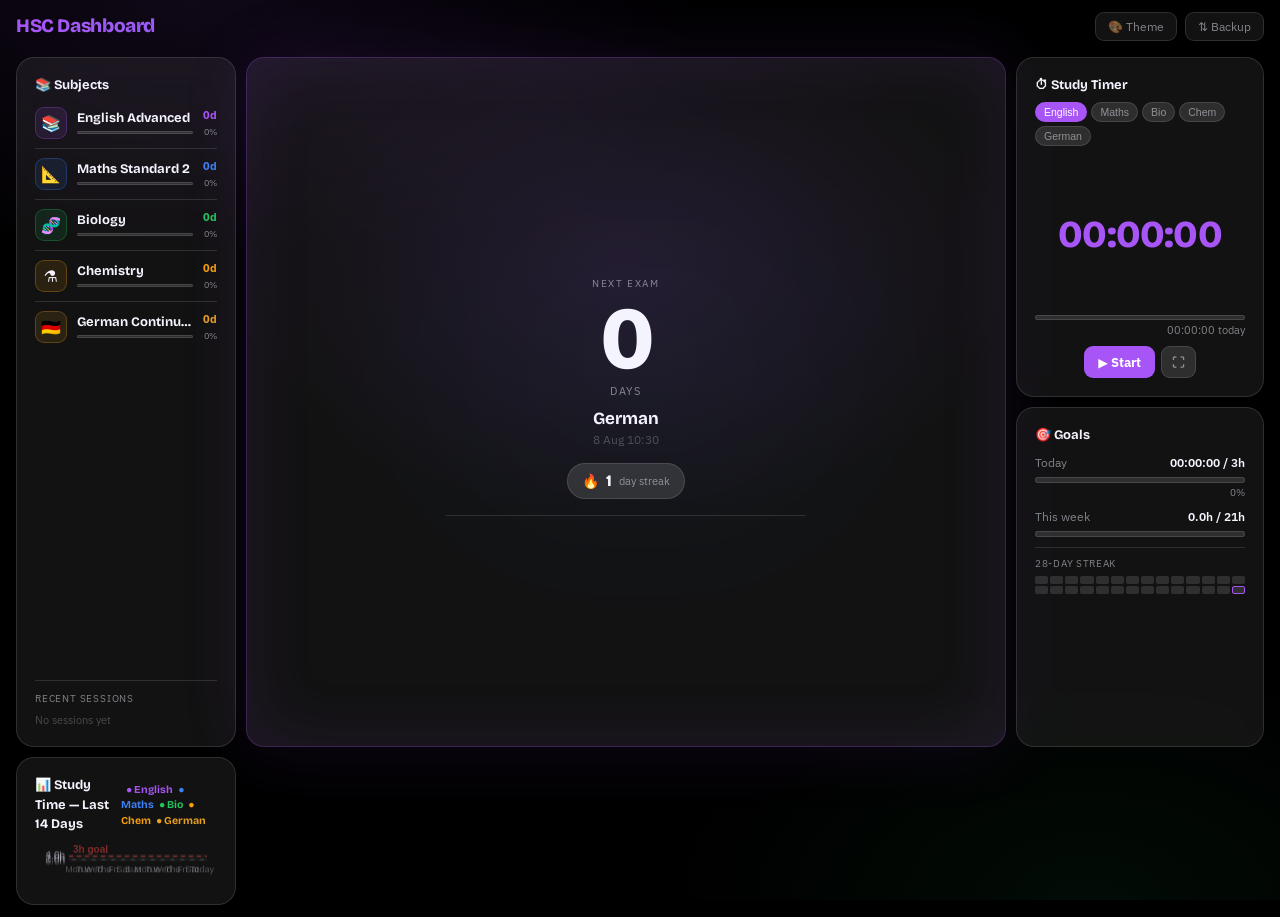
==== commit 47cf1671: "Redesign dashboard: fixed bento layout, no scroll, central countdown, aesthetic" ====
--- a/index.html
+++ b/index.html
@@ -171,7 +171,7 @@
 .fo-stop:hover{background:rgba(239,68,68,.15);color:#ef4444;border-color:rgba(239,68,68,.3)}
 .fo-esc{position:absolute;top:18px;right:22px;font-size:11px;color:rgba(255,255,255,.2);cursor:pointer}
 .fo-esc:hover{color:rgba(255,255,255,.5)}
-canvas#sg{width:100%;height:170px;display:block}
+canvas#sg{width:100%;height:100%;display:block}
 .pill{display:inline-block;font-size:10.5px;padding:2px 7px;border-radius:20px;background:var(--sf2);border:1px solid var(--bd);color:var(--mu)}
 .empty{color:var(--mu);font-size:13px;text-align:center;padding:16px;opacity:.6}
 .toast{position:fixed;bottom:20px;left:50%;transform:translateX(-50%);background:rgba(10,10,20,.96);border:1px solid var(--eng);color:var(--tx);padding:10px 18px;border-radius:10px;z-index:2000;box-shadow:0 8px 30px rgba(0,0,0,.5);opacity:0;transition:.25s;pointer-events:none;backdrop-filter:blur(20px);font-size:13px}
@@ -179,34 +179,37 @@
 ::-webkit-scrollbar{width:4px}::-webkit-scrollbar-thumb{background:var(--bd);border-radius:4px}
 .anim{animation:fu .35s ease both}
 @keyframes fu{from{opacity:0;transform:translateY(8px)}to{opacity:1;transform:translateY(0)}}
-/* LAYOUT ENGINE */
-.wgrid{display:grid;grid-template-columns:1fr 1fr;gap:14px}
-.wslot{grid-column:span 1;position:relative;min-width:0;transition:opacity .18s,transform .18s}
-.wslot.wide{grid-column:span 2}
-.wgrid .hero-strip{margin-bottom:0}
-@media(max-width:1000px){.wgrid{grid-template-columns:1fr}.wslot,.wslot.wide{grid-column:span 1}}
-/* EDIT MODE */
-body.editing .wslot{animation:wgg .3s ease-in-out infinite alternate;cursor:grab;user-select:none}
-body.editing .wslot:active{cursor:grabbing}
-@keyframes wgg{0%{transform:rotate(-.4deg) scale(1.005)}100%{transform:rotate(.4deg) scale(1.005)}}
-.wslot.drag-over>.card,.wslot.drag-over>.hero-strip{outline:2px solid var(--eng);outline-offset:-1px;box-shadow:0 0 28px var(--engb)!important}
-.wslot.dragging{opacity:.22;transform:scale(.97);pointer-events:none}
-/* EDIT CONTROLS */
-.eov{display:flex;align-items:center;gap:7px;padding-bottom:8px}
-.erm{width:22px;height:22px;border-radius:50%;background:var(--red);border:2px solid rgba(255,255,255,.2);color:#fff;font-size:16px;font-weight:900;cursor:pointer;display:flex;align-items:center;justify-content:center;padding:0;line-height:1;flex-shrink:0;transition:.12s}
-.erm:hover{transform:scale(1.1)}
-.eseg{display:inline-flex;border:1px solid var(--bd2);border-radius:8px;overflow:hidden;background:var(--sf)}
-.eseg button{border:none;padding:3px 11px;font-size:10.5px;cursor:pointer;font-family:inherit;color:var(--mu);background:none;line-height:1.4;white-space:nowrap;transition:.1s}
-.eseg button:not(:last-child){border-right:1px solid var(--bd2)}
-.eseg button.act{background:var(--bd2);color:var(--tx);font-weight:600;cursor:default}
-.eseg button:not(.act):hover{color:var(--tx)}
-.edh{margin-left:auto;font-size:15px;color:var(--mu2);cursor:grab;padding:2px 5px;letter-spacing:2px;line-height:1}
-/* ADD TRAY */
-.add-tray{grid-column:span 2;background:var(--sf);border:1.5px dashed var(--bd2);border-radius:var(--r);padding:14px}
-.add-grid{display:flex;flex-wrap:wrap;gap:8px;margin-top:10px}
-.add-chip{padding:8px 16px;background:var(--sf2);border:1px solid var(--bd2);border-radius:30px;cursor:pointer;font-size:13px;color:var(--mu);transition:.15s;display:flex;align-items:center;gap:7px}
-.add-chip:hover{border-color:var(--eng);color:var(--eng);background:var(--engb)}
+/* ─── BENTO LAYOUT ─── */
+.wrap{padding:12px 16px 12px}
+.bento{display:grid;grid-template-columns:220px 1fr 248px;grid-template-rows:1fr 148px;gap:10px;height:calc(100vh - 52px);min-height:0}
+.b-left{display:flex;flex-direction:column;overflow:hidden;min-height:0}
+.b-center{display:flex;flex-direction:column;align-items:center;justify-content:center;text-align:center;position:relative;overflow:hidden;border-color:var(--engbr)!important;box-shadow:0 0 70px var(--engb),inset 0 0 70px var(--engb)!important}
+.b-right{display:flex;flex-direction:column;gap:10px;min-height:0}
+.b-rt{flex:1;min-height:0;overflow:hidden;display:flex;flex-direction:column}
+.b-rb{flex:1;min-height:0;overflow:hidden;display:flex;flex-direction:column}
+.b-graph{min-height:0;overflow:hidden;display:flex;flex-direction:column}
+/* Subject rows */
+.sr{display:flex;align-items:center;gap:10px;padding:9px 0;border-bottom:1px solid var(--bd);cursor:pointer;transition:background .12s,padding .12s,margin .12s;border-radius:0}
+.sr:last-child{border-bottom:none}
+.sr:hover{background:var(--sf2);margin:0 -18px;padding-left:18px;padding-right:18px}
+.sr-ico{width:32px;height:32px;border-radius:9px;display:flex;align-items:center;justify-content:center;font-size:16px;flex-shrink:0}
+.sr-name{font-size:13px;font-weight:700;font-family:'Bricolage Grotesque',sans-serif;line-height:1.2;white-space:nowrap;overflow:hidden;text-overflow:ellipsis}
+/* Countdown centre */
+.cd-glow{position:absolute;inset:0;background:radial-gradient(ellipse 75% 55% at 50% 30%,var(--engb),transparent 70%);pointer-events:none;border-radius:inherit}
+.cd-num{font-size:88px;font-weight:800;font-family:'Bricolage Grotesque',sans-serif;line-height:1;letter-spacing:-.04em;color:var(--tx)}
+.cd-exam-row{display:flex;align-items:center;gap:5px;font-size:11px;color:var(--mu);padding:3px 0;width:100%;max-width:340px}
+/* Timer/Goals tweaks */
+.ts-row{display:flex;gap:4px;flex-wrap:wrap;margin-bottom:8px}
+.tsb{font-size:10.5px;padding:3px 8px;border-radius:20px;border:1px solid var(--bd);background:var(--sf2);color:var(--mu);cursor:pointer;transition:.12s}
+.tsb.on{color:#fff}
+.tdisp{font-size:38px;font-weight:800;font-family:'Bricolage Grotesque',sans-serif;letter-spacing:-.02em;line-height:1;text-align:center;margin:6px 0 5px}
+.tbtns{display:flex;gap:6px;justify-content:center;margin-top:7px}
+.tbtn{border:none;border-radius:9px;padding:7px 14px;font-size:12.5px;font-weight:700;cursor:pointer;font-family:inherit;transition:.15s}
+.tbtn.start{background:var(--eng);color:#fff}
+.tbtn.pause{background:var(--chemb);color:var(--chem);border:1px solid var(--chembr)}
+.tbtn.stop{background:var(--sf2);border:1px solid var(--bd);color:var(--mu)}
 .hbtn-on{background:var(--eng)!important;color:#fff!important;border-color:var(--eng)!important}
+@media(max-width:900px){.bento{grid-template-columns:1fr 1fr;grid-template-rows:auto auto auto auto}.b-center{grid-column:1/-1}.b-right{flex-direction:row}.b-graph{grid-column:1/-1}}
 </style>
 </head>
 <body>
@@ -214,7 +217,6 @@
   <div class="hdr anim">
     <div class="hdr-brand">HSC Dashboard</div>
     <div class="hdr-r">
-      <button class="hbtn" id="editBtn" onclick="toggleEdit()">✏ Customise</button>
       <button class="hbtn" id="themeBtn" onclick="toggleTP()">🎨 Theme</button>
       <button class="hbtn" id="bkBtn">⇅ Backup</button>
     </div>
@@ -391,7 +393,105 @@
   });
 }
 
-/* ===== LAYOUT SYSTEM ===== */
+/* ===== BENTO RENDER ===== */
+function render(){
+  const ts=getTS(),sec=timerSec(),tS=sj(ts.subject)||SUBJECTS[0];
+  const todayS=todayStudiedSec()+(ts.running?sec:0),gPct=Math.min(100,Math.round(todayS/S.dailyGoalSec*100));
+  const wDays=[];const n=new Date(),mon=new Date(n);mon.setDate(n.getDate()-((n.getDay()+6)%7));
+  for(let i=0;i<7;i++){const d=new Date(mon);d.setDate(mon.getDate()+i);wDays.push(d.toISOString().slice(0,10));}
+  const wSec=S.sessions.filter(s=>wDays.includes(s.date)&&s.duration>0).reduce((a,s)=>a+(s.duration||0),0);
+  const wPct=Math.min(100,Math.round(wSec/S.dailyGoalSec/7*100));
+  const allExams=[...SUBJECTS.map(s=>({short:s.short,label:s.examLabel,date:s.examDate,color:s.color})),...SUBJECTS.filter(s=>s.examDate2).map(s=>({short:s.short,label:s.examLabel2,date:s.examDate2,color:s.color})),...EXTRA.map(e=>({short:e.short,label:e.examLabel,date:e.examDate,color:e.color}))].sort((a,b)=>new Date(a.date)-new Date(b.date));
+  const first=allExams[0];
+  const streak=getStreak();
+  document.getElementById('root').innerHTML=`<div class="bento">
+
+  <!-- LEFT: SUBJECTS -->
+  <div class="card b-left">
+    <div class="ct" style="margin-bottom:2px;flex-shrink:0">📚 Subjects</div>
+    <div style="flex:1;overflow-y:auto;min-height:0">
+      ${SUBJECTS.map(s=>{const p=getProg(s);return`<div class="sr" onclick="go('${s.id}')">
+        <div class="sr-ico" style="background:${s.bg};border:1px solid ${s.br}">${s.icon}</div>
+        <div style="flex:1;min-width:0">
+          <div class="sr-name">${s.name}</div>
+          <div class="pb" style="height:3px;margin-top:4px"><i style="width:${p}%;background:${s.color}"></i></div>
+        </div>
+        <div style="text-align:right;flex-shrink:0">
+          <div style="font-size:11px;font-weight:700;color:${s.color}">${daysTo(s.examDate)}d</div>
+          <div style="font-size:9px;color:var(--mu);margin-top:2px">${p}%</div>
+        </div>
+      </div>`;}).join('')}
+    </div>
+    <div style="flex-shrink:0;padding-top:10px;border-top:1px solid var(--bd);margin-top:6px">
+      <div style="font-size:10px;text-transform:uppercase;letter-spacing:.08em;color:var(--mu);margin-bottom:6px">Recent sessions</div>
+      ${S.sessions.filter(s=>s.duration>0).slice().reverse().slice(0,3).map(s=>{const sb=sj(s.subject)||SUBJECTS[0];return`<div style="display:flex;align-items:center;gap:7px;padding:3px 0;font-size:11px"><span style="width:5px;height:5px;border-radius:50%;background:${sb.color};display:block;flex-shrink:0"></span><span style="flex:1;color:var(--mu)">${sb.short}</span><span style="color:var(--tx)">${fmt(s.duration)}</span></div>`;}).join('')||`<div style="font-size:11px;color:var(--mu2)">No sessions yet</div>`}
+    </div>
+  </div>
+
+  <!-- CENTRE: COUNTDOWN -->
+  <div class="card b-center">
+    <div class="cd-glow"></div>
+    <div style="position:relative;z-index:1;width:100%;display:flex;flex-direction:column;align-items:center">
+      <div style="font-size:10px;text-transform:uppercase;letter-spacing:.16em;color:var(--mu);margin-bottom:4px">Next exam</div>
+      <div class="cd-num">${daysTo(first.date)}</div>
+      <div style="font-size:11px;text-transform:uppercase;letter-spacing:.12em;color:var(--mu);margin-bottom:6px">days</div>
+      <div style="font-size:17px;font-weight:700;font-family:'Bricolage Grotesque',sans-serif;color:var(--tx)">${esc(first.short)}</div>
+      <div style="font-size:12px;color:var(--mu2);margin-bottom:14px">${esc(first.label.split('·')[1]?.trim()||first.label)}</div>
+      <div style="display:inline-flex;align-items:center;gap:7px;background:var(--sf2);border:1px solid var(--bd);border-radius:30px;padding:5px 14px;margin-bottom:16px">
+        <span style="font-size:14px">🔥</span>
+        <span style="font-size:16px;font-weight:800;font-family:'Bricolage Grotesque',sans-serif">${streak}</span>
+        <span style="font-size:11px;color:var(--mu)">day streak</span>
+      </div>
+      <div style="width:100%;max-width:360px;height:1px;background:var(--bd);margin-bottom:12px"></div>
+      <div style="width:100%;max-width:360px;display:flex;flex-direction:column;gap:0">
+        ${allExams.filter(e=>daysTo(e.date)>0).slice(0,7).map(e=>`<div class="cd-exam-row">
+          <span style="width:6px;height:6px;border-radius:50%;background:${e.color};flex-shrink:0;display:block"></span>
+          <span style="flex:1;overflow:hidden;text-overflow:ellipsis;white-space:nowrap">${esc(e.label)}</span>
+          <span style="font-weight:700;color:${e.color};flex-shrink:0">${daysTo(e.date)}d</span>
+        </div>`).join('')}
+      </div>
+    </div>
+  </div>
+
+  <!-- RIGHT: TIMER + GOALS -->
+  <div class="b-right">
+    <div class="card b-rt">
+      <div class="ct" style="flex-shrink:0;margin-bottom:6px">⏱ Study Timer</div>
+      <div class="ts-row">${SUBJECTS.map(s=>`<button id="tsb_${s.id}" class="tsb${ts.subject===s.id?' on':''}" style="${ts.subject===s.id?`background:${s.color};border-color:${s.br}`:''}" onclick="setTimerSubj('${s.id}')">${s.short}</button>`).join('')}</div>
+      <div class="tdisp" id="tDisp" style="color:${tS.color};flex:1;display:flex;align-items:center;justify-content:center">${fmt(sec)}</div>
+      <div class="pb" style="height:5px"><i id="tGoalBar" style="width:${gPct}%;background:${tS.color}"></i></div>
+      <div style="font-size:10.5px;color:var(--mu);text-align:right;margin-top:3px" id="tGoalLbl">${fmt(todayS)} today</div>
+      <div class="tbtns" style="flex-shrink:0">
+        <button class="tbtn ${ts.running?'pause':'start'}" id="tStartBtn" onclick="${ts.running?'timerPause()':'timerStart()'}">${ts.running?'⏸ Pause':'▶ Start'}</button>
+        <button class="tbtn stop" id="tStopBtn" style="display:${ts.running||ts.elapsed>0?'inline-block':'none'}" onclick="timerStop()">⏹ Stop</button>
+        <button class="tbtn stop" onclick="enterFocus()" style="padding:7px 10px" title="Focus mode">⛶</button>
+      </div>
+    </div>
+    <div class="card b-rb" style="overflow-y:auto">
+      <div class="ct" style="flex-shrink:0;margin-bottom:8px">🎯 Goals</div>
+      <div style="margin-bottom:8px"><div class="gt"><span>Today</span><b>${fmt(todayS)} / 3h</b></div><div class="pb" style="height:6px"><i style="width:${gPct}%;background:linear-gradient(90deg,var(--eng),var(--math))"></i></div><div style="font-size:10px;color:${gPct>=100?'var(--bio)':'var(--mu)'};text-align:right;margin-top:2px">${gPct>=100?'✅ Goal reached!':gPct+'%'}</div></div>
+      <div style="margin-bottom:10px"><div class="gt"><span>This week</span><b>${(wSec/3600).toFixed(1)}h / 21h</b></div><div class="pb" style="height:6px"><i style="width:${wPct}%;background:linear-gradient(90deg,var(--bio),var(--eng))"></i></div></div>
+      <div style="height:1px;background:var(--bd);margin-bottom:8px"></div>
+      <div style="font-size:10px;text-transform:uppercase;letter-spacing:.07em;color:var(--mu);margin-bottom:5px">28-day streak</div>
+      <div style="display:grid;grid-template-columns:repeat(14,1fr);gap:2px">
+        ${Array.from({length:28},(_,i)=>{const d=new Date();d.setDate(d.getDate()-(27-i));const ds=d.toISOString().slice(0,10);const s2=S.sessions.filter(s=>s.date===ds&&s.duration>0).reduce((a,s)=>a+(s.duration||0),0);const t=Math.min(1,s2/S.dailyGoalSec);return`<div style="height:8px;border-radius:2px;background:${s2>0?`rgba(168,85,247,${.15+t*.85})`:'var(--sf2)'};border:1px solid ${ds===today()?'var(--eng)':'transparent'}" title="${ds}"></div>`;}).join('')}
+      </div>
+    </div>
+  </div>
+
+  <!-- BOTTOM: GRAPH -->
+  <div class="card b-graph">
+    <div class="ct" style="flex-shrink:0;margin-bottom:6px">📊 Study Time — Last 14 Days<span style="margin-left:auto;font-size:10.5px">${SUBJECTS.map(s=>`<span style="color:${s.color};margin-left:5px">● ${s.short}</span>`).join('')}</span></div>
+    <div style="flex:1;min-height:0"><canvas id="sg"></canvas></div>
+  </div>
+
+</div>`;
+  document.getElementById('bkBtn').onclick=()=>{const a=document.createElement('a');a.href='data:application/json,'+encodeURIComponent(JSON.stringify(S));a.download='hsc-backup.json';a.click();};
+  requestAnimationFrame(drawGraph);tick();
+  document.querySelectorAll('.topt').forEach((el,i)=>el.classList.toggle('on',['black','white','forest','ocean','ember'][i]===S.theme));
+}
+
+/* ===== LEGACY WIDGET STUBS (keep for compatibility) ===== */
 const WM={
   hero:     {label:'📅 Countdown',   wide:true, lock:true},
   subjects: {label:'📚 Subjects',    wide:true},
@@ -450,45 +550,7 @@
   });
 }
 
-/* ===== RENDER ===== */
-function wHTML(id){
-  switch(id){
-    case 'hero':     return rHero();
-    case 'subjects': return rSubjects();
-    case 'timer':    return rTimer();
-    case 'goals':   return rGoals();
-    case 'graph':   return rGraph();
-    case 'sessions':return rSessions();
-    case 'notes':   return rNotes();
-    case 'pomodoro':return rPomodoro();
-    case 'papers':  return rPapers();
-    case 'weekplan':return rWeekPlan();
-    case 'balance': return rBalance();
-    case 'targets': return rTargets();
-    case 'nextexam':return rNextExam();
-    default:{const s=sj(id);return s?rSubjectCard(s):'';}
-  }
-}
-function render(){
-  ensureLayout();
-  let html='<div class="wgrid">';
-  S.layout.forEach(({id,wide},i)=>{
-    const m=WM[id];if(!m)return;
-    const isWide=m.lock?true:!!wide;
-    const szCtrl=!m.lock?`<span class="eseg"><button class="${!isWide?'act':''}" onclick="setSizeW('${id}',false)">Half</button><button class="${isWide?'act':''}" onclick="setSizeW('${id}',true)">Full</button></span>`:'';
-    const ctrl=EM?`<div class="eov"><button class="erm" onclick="removeWidget('${id}')">−</button>${szCtrl}<span class="edh">⠿⠿</span></div>`:'';
-    html+=`<div class="wslot${isWide?' wide':''}" data-wid="${id}"${EM?` draggable="true" style="animation-delay:${(i%4)*0.06}s"`:''}>${ctrl}${wHTML(id)}</div>`;
-  });
-  const hidden=EM?Object.keys(WM).filter(id=>!S.layout.find(w=>w.id===id)):[];
-  if(hidden.length)html+=`<div class="add-tray"><div class="ct">＋ Add Widgets</div><div class="add-grid">${hidden.map(id=>`<div class="add-chip" onclick="addWidget('${id}')">${WM[id].label}</div>`).join('')}</div></div>`;
-  html+='</div>';
-  document.getElementById('root').innerHTML=html;
-  if(EM){document.body.classList.add('editing');setupDrag();}else document.body.classList.remove('editing');
-  document.getElementById('bkBtn').onclick=()=>{const a=document.createElement('a');a.href='data:application/json,'+encodeURIComponent(JSON.stringify(S));a.download='hsc-backup.json';a.click();};
-  const eb=document.getElementById('editBtn');if(eb){eb.textContent=EM?'✓ Done':'✏ Customise';eb.classList.toggle('hbtn-on',EM);}
-  requestAnimationFrame(drawGraph);tick();
-  document.querySelectorAll('.topt').forEach((el,i)=>el.classList.toggle('on',['black','white','forest','ocean','ember'][i]===S.theme));
-}
+/* old render stubs - no longer used */
 
 function rHero(){
   const streak=getStreak();
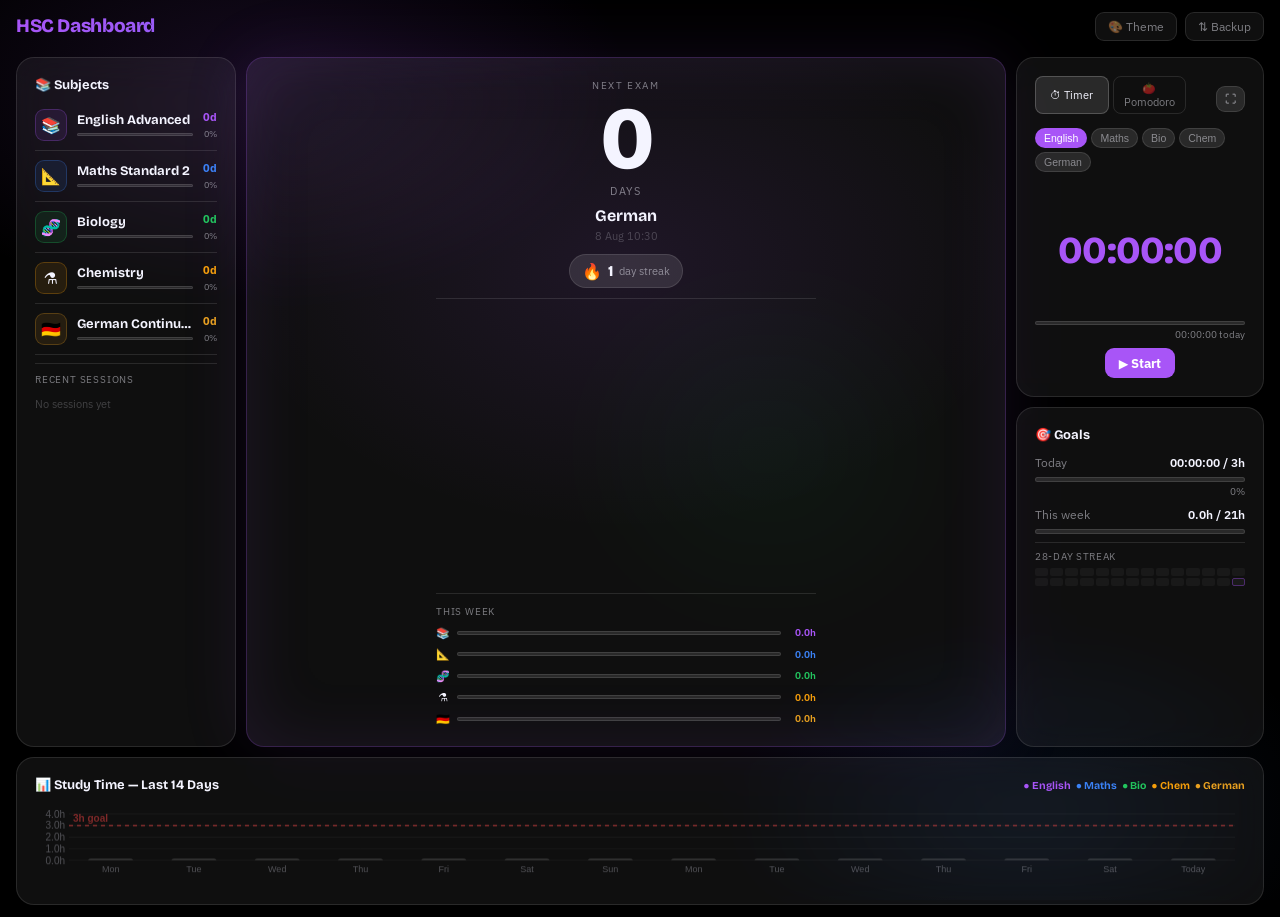
==== commit 1c609f11: "Dashboard: full-width graph, center filled, sessions panel, pomodoro, 7 themes" ====
--- a/index.html
+++ b/index.html
@@ -8,59 +8,99 @@
 @import url('https://fonts.googleapis.com/css2?family=Bricolage+Grotesque:wght@400;700;800&family=IBM+Plex+Sans:wght@400;500;600&display=swap');
 *{box-sizing:border-box;margin:0;padding:0}
 :root{
-  /* ── BLACK (default) ── */
-  --bg:#000000;--g1:rgba(168,85,247,.09);--g2:rgba(34,197,94,.06);--g3:rgba(59,130,246,.05);
-  --sf:rgba(255,255,255,.07);--sf2:rgba(255,255,255,.12);
-  --bd:rgba(255,255,255,.12);--bd2:rgba(255,255,255,.21);
-  --tx:#f4f4ff;--mu:rgba(244,244,255,.5);--mu2:rgba(244,244,255,.25);
-  --bio:#22c55e;--biob:rgba(34,197,94,.11);--biobr:rgba(34,197,94,.28);
-  --chem:#f59e0b;--chemb:rgba(245,158,11,.11);--chembr:rgba(245,158,11,.28);
-  --eng:#a855f7;--engb:rgba(168,85,247,.11);--engbr:rgba(168,85,247,.28);
-  --math:#3b82f6;--mathb:rgba(59,130,246,.11);--mathbr:rgba(59,130,246,.28);
-  --ger:#e8a020;--gerb:rgba(232,160,32,.11);--gerbr:rgba(232,160,32,.28);
-  --red:#ef4444;--redb:rgba(239,68,68,.11);--r:18px;--rs:12px;
+  /* ── BLACK ── pure black, crisp white, purple accent */
+  --bg:#000000;
+  --sf:rgba(255,255,255,.06);--sf2:rgba(255,255,255,.11);
+  --bd:rgba(255,255,255,.11);--bd2:rgba(255,255,255,.20);
+  --tx:#f4f4ff;--mu:rgba(244,244,255,.48);--mu2:rgba(244,244,255,.22);
+  --bio:#22c55e;--biob:rgba(34,197,94,.10);--biobr:rgba(34,197,94,.26);
+  --chem:#f59e0b;--chemb:rgba(245,158,11,.10);--chembr:rgba(245,158,11,.26);
+  --eng:#a855f7;--engb:rgba(168,85,247,.10);--engbr:rgba(168,85,247,.26);
+  --math:#3b82f6;--mathb:rgba(59,130,246,.10);--mathbr:rgba(59,130,246,.26);
+  --ger:#e8a020;--gerb:rgba(232,160,32,.10);--gerbr:rgba(232,160,32,.26);
+  --red:#ef4444;--redb:rgba(239,68,68,.10);--r:18px;--rs:12px;
 }
 [data-theme="white"]{
-  /* ── WHITE ── clean paper, lavender tint */
-  --bg:#f7f6ff;--g1:rgba(124,58,237,.06);--g2:rgba(34,197,94,.04);--g3:rgba(59,130,246,.04);
-  --sf:rgba(255,255,255,.82);--sf2:rgba(255,255,255,.97);
-  --bd:rgba(55,35,110,.12);--bd2:rgba(55,35,110,.22);
-  --tx:#0f0820;--mu:rgba(15,8,32,.52);--mu2:rgba(15,8,32,.3);
-  --eng:#7c3aed;--engb:rgba(124,58,237,.09);--engbr:rgba(124,58,237,.2);
-  --bio:#16a34a;--biob:rgba(22,163,74,.09);--biobr:rgba(22,163,74,.2);
-  --chem:#b45309;--chemb:rgba(180,83,9,.09);--chembr:rgba(180,83,9,.2);
-  --math:#1d4ed8;--mathb:rgba(29,78,216,.09);--mathbr:rgba(29,78,216,.2);
-  --ger:#92400e;--gerb:rgba(146,64,14,.09);--gerbr:rgba(146,64,14,.2);
+  /* ── WHITE ── bright white, deep black accents */
+  --bg:#ffffff;
+  --sf:rgba(0,0,0,.04);--sf2:rgba(0,0,0,.08);
+  --bd:rgba(0,0,0,.10);--bd2:rgba(0,0,0,.18);
+  --tx:#0a0a0a;--mu:rgba(10,10,10,.50);--mu2:rgba(10,10,10,.28);
+  --eng:#7c3aed;--engb:rgba(124,58,237,.08);--engbr:rgba(124,58,237,.18);
+  --bio:#15803d;--biob:rgba(21,128,61,.08);--biobr:rgba(21,128,61,.18);
+  --chem:#b45309;--chemb:rgba(180,83,9,.08);--chembr:rgba(180,83,9,.18);
+  --math:#1d4ed8;--mathb:rgba(29,78,216,.08);--mathbr:rgba(29,78,216,.18);
+  --ger:#92400e;--gerb:rgba(146,64,14,.08);--gerbr:rgba(146,64,14,.18);
 }
 [data-theme="forest"]{
-  /* ── FOREST ── deep pine, emerald glow */
-  --bg:#010e04;--g1:rgba(34,197,94,.13);--g2:rgba(16,185,129,.09);--g3:rgba(101,163,13,.06);
-  --sf:rgba(34,197,94,.07);--sf2:rgba(34,197,94,.13);
-  --bd:rgba(34,197,94,.18);--bd2:rgba(34,197,94,.34);
-  --tx:#e8fdf0;--mu:rgba(232,253,240,.52);--mu2:rgba(232,253,240,.27);
-  --eng:#22c55e;--engb:rgba(34,197,94,.14);--engbr:rgba(34,197,94,.35);
+  /* ── FOREST ── dark undergrowth, sunlight through canopy */
+  --bg:#010a03;
+  --sf:rgba(74,222,128,.06);--sf2:rgba(74,222,128,.11);
+  --bd:rgba(74,222,128,.15);--bd2:rgba(74,222,128,.28);
+  --tx:#ecfdf5;--mu:rgba(236,253,245,.50);--mu2:rgba(236,253,245,.25);
+  --eng:#4ade80;--engb:rgba(74,222,128,.13);--engbr:rgba(74,222,128,.32);
+  --bio:#86efac;--biob:rgba(134,239,172,.10);--biobr:rgba(134,239,172,.25);
+  --chem:#bef264;--chemb:rgba(190,242,100,.10);--chembr:rgba(190,242,100,.25);
+  --math:#34d399;--mathb:rgba(52,211,153,.10);--mathbr:rgba(52,211,153,.25);
+  --ger:#fde68a;--gerb:rgba(253,230,138,.10);--gerbr:rgba(253,230,138,.25);
 }
 [data-theme="ocean"]{
-  /* ── OCEAN ── abyssal blue, cyan accent */
-  --bg:#01111e;--g1:rgba(14,165,233,.13);--g2:rgba(6,182,212,.09);--g3:rgba(56,189,248,.05);
-  --sf:rgba(14,165,233,.07);--sf2:rgba(14,165,233,.13);
-  --bd:rgba(14,165,233,.19);--bd2:rgba(14,165,233,.36);
-  --tx:#e0f6ff;--mu:rgba(224,246,255,.52);--mu2:rgba(224,246,255,.27);
-  --eng:#0ea5e9;--engb:rgba(14,165,233,.14);--engbr:rgba(14,165,233,.35);
-  --math:#38bdf8;--mathb:rgba(56,189,248,.12);--mathbr:rgba(56,189,248,.3);
+  /* ── OCEAN ── abyssal deep, bioluminescent creatures */
+  --bg:#00050f;
+  --sf:rgba(6,182,212,.06);--sf2:rgba(6,182,212,.11);
+  --bd:rgba(6,182,212,.16);--bd2:rgba(6,182,212,.30);
+  --tx:#e0f9ff;--mu:rgba(224,249,255,.50);--mu2:rgba(224,249,255,.25);
+  --eng:#22d3ee;--engb:rgba(34,211,238,.13);--engbr:rgba(34,211,238,.32);
+  --bio:#34d399;--biob:rgba(52,211,153,.10);--biobr:rgba(52,211,153,.25);
+  --chem:#a78bfa;--chemb:rgba(167,139,250,.10);--chembr:rgba(167,139,250,.25);
+  --math:#38bdf8;--mathb:rgba(56,189,248,.10);--mathbr:rgba(56,189,248,.25);
+  --ger:#fb923c;--gerb:rgba(251,146,60,.10);--gerbr:rgba(251,146,60,.25);
 }
 [data-theme="ember"]{
-  /* ── EMBER ── charcoal ash, molten orange */
-  --bg:#0e0400;--g1:rgba(251,146,60,.13);--g2:rgba(245,158,11,.09);--g3:rgba(239,68,68,.06);
+  /* ── EMBER ── campfire at midnight, molten core */
+  --bg:#060100;
   --sf:rgba(251,146,60,.07);--sf2:rgba(251,146,60,.13);
-  --bd:rgba(251,146,60,.19);--bd2:rgba(251,146,60,.36);
-  --tx:#fff3e6;--mu:rgba(255,243,230,.52);--mu2:rgba(255,243,230,.27);
-  --eng:#f97316;--engb:rgba(249,115,22,.14);--engbr:rgba(249,115,22,.35);
-  --chem:#fbbf24;--chemb:rgba(251,191,36,.12);--chembr:rgba(251,191,36,.3);
-}
-body{background:var(--bg);color:var(--tx);font-family:'IBM Plex Sans',system-ui,sans-serif;min-height:100vh;line-height:1.5;
-  background-image:radial-gradient(ellipse 70% 50% at 15% 0%,var(--g1),transparent 60%),radial-gradient(ellipse 55% 45% at 85% 100%,var(--g2),transparent 60%),radial-gradient(ellipse 40% 50% at 50% 40%,var(--g3),transparent 70%);
-  background-attachment:fixed;}
+  --bd:rgba(251,146,60,.17);--bd2:rgba(251,146,60,.32);
+  --tx:#fff7ed;--mu:rgba(255,247,237,.50);--mu2:rgba(255,247,237,.25);
+  --eng:#fb923c;--engb:rgba(251,146,60,.14);--engbr:rgba(251,146,60,.34);
+  --bio:#fbbf24;--biob:rgba(251,191,36,.10);--biobr:rgba(251,191,36,.25);
+  --chem:#f87171;--chemb:rgba(248,113,113,.10);--chembr:rgba(248,113,113,.25);
+  --math:#fcd34d;--mathb:rgba(252,211,77,.10);--mathbr:rgba(252,211,77,.25);
+  --ger:#fdba74;--gerb:rgba(253,186,116,.10);--gerbr:rgba(253,186,116,.25);
+}
+[data-theme="galaxy"]{
+  /* ── GALAXY ── deep space nebula, stardust */
+  --bg:#02000e;
+  --sf:rgba(168,85,247,.07);--sf2:rgba(168,85,247,.13);
+  --bd:rgba(168,85,247,.16);--bd2:rgba(168,85,247,.30);
+  --tx:#faf0ff;--mu:rgba(250,240,255,.50);--mu2:rgba(250,240,255,.25);
+  --eng:#c084fc;--engb:rgba(192,132,252,.13);--engbr:rgba(192,132,252,.32);
+  --bio:#34d399;--biob:rgba(52,211,153,.10);--biobr:rgba(52,211,153,.25);
+  --chem:#f472b6;--chemb:rgba(244,114,182,.10);--chembr:rgba(244,114,182,.25);
+  --math:#818cf8;--mathb:rgba(129,140,248,.10);--mathbr:rgba(129,140,248,.25);
+  --ger:#fbbf24;--gerb:rgba(251,191,36,.10);--gerbr:rgba(251,191,36,.25);
+}
+[data-theme="sakura"]{
+  /* ── SAKURA ── cherry blossom night, lantern glow */
+  --bg:#08010a;
+  --sf:rgba(244,114,182,.07);--sf2:rgba(244,114,182,.13);
+  --bd:rgba(244,114,182,.16);--bd2:rgba(244,114,182,.30);
+  --tx:#fff1f8;--mu:rgba(255,241,248,.50);--mu2:rgba(255,241,248,.25);
+  --eng:#f472b6;--engb:rgba(244,114,182,.13);--engbr:rgba(244,114,182,.32);
+  --bio:#86efac;--biob:rgba(134,239,172,.10);--biobr:rgba(134,239,172,.25);
+  --chem:#fda4af;--chemb:rgba(253,164,175,.10);--chembr:rgba(253,164,175,.25);
+  --math:#c084fc;--mathb:rgba(192,132,252,.10);--mathbr:rgba(192,132,252,.25);
+  --ger:#fed7aa;--gerb:rgba(254,215,170,.10);--gerbr:rgba(254,215,170,.25);
+}
+body{background:var(--bg);color:var(--tx);font-family:'IBM Plex Sans',system-ui,sans-serif;min-height:100vh;line-height:1.5;background-attachment:fixed;}
+/* Per-theme atmospheric backgrounds */
+:root body,[data-theme="black"] body{background-image:radial-gradient(ellipse 55% 45% at 20% 10%,rgba(168,85,247,.13),transparent 55%),radial-gradient(ellipse 45% 40% at 80% 90%,rgba(59,130,246,.09),transparent 55%),radial-gradient(ellipse 30% 40% at 60% 50%,rgba(34,197,94,.05),transparent 60%);}
+[data-theme="white"] body{background-image:radial-gradient(ellipse 60% 40% at 20% 10%,rgba(124,58,237,.07),transparent 55%),radial-gradient(ellipse 40% 35% at 80% 80%,rgba(29,78,216,.05),transparent 55%);}
+[data-theme="forest"] body{background-image:radial-gradient(ellipse 50% 35% at 50% -5%,rgba(134,239,172,.22),transparent 50%),radial-gradient(ellipse 20% 60% at 5% 50%,rgba(15,118,110,.14),transparent 50%),radial-gradient(ellipse 20% 60% at 95% 50%,rgba(15,118,110,.14),transparent 50%),radial-gradient(ellipse 80% 30% at 50% 105%,rgba(0,30,5,.95),transparent 55%);}
+[data-theme="ocean"] body{background-image:radial-gradient(ellipse 90% 35% at 50% -8%,rgba(56,189,248,.22),transparent 55%),radial-gradient(ellipse 25% 25% at 15% 65%,rgba(52,211,153,.14),transparent 45%),radial-gradient(ellipse 20% 20% at 75% 45%,rgba(167,139,250,.10),transparent 45%),radial-gradient(ellipse 40% 25% at 45% 80%,rgba(6,182,212,.08),transparent 50%),radial-gradient(ellipse 100% 40% at 50% 110%,rgba(0,2,20,.97),transparent 60%);}
+[data-theme="ember"] body{background-image:radial-gradient(ellipse 70% 55% at 50% 110%,rgba(251,146,60,.28),transparent 60%),radial-gradient(ellipse 30% 40% at 20% 75%,rgba(239,68,68,.18),transparent 50%),radial-gradient(ellipse 30% 40% at 80% 70%,rgba(245,158,11,.16),transparent 50%),radial-gradient(ellipse 60% 30% at 50% -5%,rgba(3,1,0,.95),transparent 55%);}
+[data-theme="galaxy"] body{background-image:radial-gradient(ellipse 45% 45% at 25% 25%,rgba(192,132,252,.20),transparent 55%),radial-gradient(ellipse 35% 35% at 75% 65%,rgba(244,114,182,.16),transparent 50%),radial-gradient(ellipse 50% 35% at 55% 90%,rgba(99,102,241,.14),transparent 55%),radial-gradient(ellipse 20% 20% at 88% 12%,rgba(250,204,21,.12),transparent 40%),radial-gradient(ellipse 15% 15% at 12% 78%,rgba(34,211,238,.10),transparent 40%);}
+[data-theme="sakura"] body{background-image:radial-gradient(ellipse 40% 40% at 30% 20%,rgba(244,114,182,.18),transparent 55%),radial-gradient(ellipse 30% 30% at 75% 55%,rgba(192,132,252,.14),transparent 50%),radial-gradient(ellipse 50% 30% at 50% 95%,rgba(244,114,182,.12),transparent 55%),radial-gradient(ellipse 20% 25% at 85% 20%,rgba(253,164,175,.14),transparent 40%);}
 h1,h2,h3{font-family:'Bricolage Grotesque',system-ui,sans-serif;font-weight:700}
 a{color:inherit;text-decoration:none}
 .wrap{max-width:1400px;margin:0 auto;padding:18px 22px 60px}
@@ -183,11 +223,15 @@
 .wrap{padding:12px 16px 12px}
 .bento{display:grid;grid-template-columns:220px 1fr 248px;grid-template-rows:1fr 148px;gap:10px;height:calc(100vh - 52px);min-height:0}
 .b-left{display:flex;flex-direction:column;overflow:hidden;min-height:0}
-.b-center{display:flex;flex-direction:column;align-items:center;justify-content:center;text-align:center;position:relative;overflow:hidden;border-color:var(--engbr)!important;box-shadow:0 0 70px var(--engb),inset 0 0 70px var(--engb)!important}
+.b-center{display:flex;flex-direction:column;align-items:center;justify-content:flex-start;text-align:center;position:relative;overflow:hidden;border-color:var(--engbr)!important;box-shadow:0 0 70px var(--engb),inset 0 0 70px var(--engb)!important;padding:20px 20px 14px}
 .b-right{display:flex;flex-direction:column;gap:10px;min-height:0}
 .b-rt{flex:1;min-height:0;overflow:hidden;display:flex;flex-direction:column}
 .b-rb{flex:1;min-height:0;overflow:hidden;display:flex;flex-direction:column}
-.b-graph{min-height:0;overflow:hidden;display:flex;flex-direction:column}
+.b-graph{grid-column:1/-1;min-height:0;overflow:hidden;display:flex;flex-direction:column}
+.pomo-phase{font-size:11px;text-transform:uppercase;letter-spacing:.1em;font-weight:700;padding:3px 10px;border-radius:20px;display:inline-block;margin-bottom:4px}
+.mode-tabs{display:flex;gap:4px;margin-bottom:8px;flex-shrink:0}
+.mode-tab{flex:1;font-size:11px;padding:4px 8px;border-radius:8px;border:1px solid var(--bd);background:none;color:var(--mu);cursor:pointer;font-family:inherit;transition:.12s}
+.mode-tab.on{background:var(--sf2);color:var(--tx);border-color:var(--bd2)}
 /* Subject rows */
 .sr{display:flex;align-items:center;gap:10px;padding:9px 0;border-bottom:1px solid var(--bd);cursor:pointer;transition:background .12s,padding .12s,margin .12s;border-radius:0}
 .sr:last-child{border-bottom:none}
@@ -224,11 +268,13 @@
   <div id="root"></div>
 </div>
 <div class="tpick hide" id="tp">
-  <div class="topt" onclick="setTheme('black')"><span class="tdot" style="background:#111;border:1px solid rgba(255,255,255,.25)"></span>Black</div>
-  <div class="topt" onclick="setTheme('white')"><span class="tdot" style="background:#f7f6ff;border:1px solid rgba(55,35,110,.25)"></span>White</div>
-  <div class="topt" onclick="setTheme('forest')"><span class="tdot" style="background:#22c55e;box-shadow:0 0 6px #22c55e88"></span>Forest</div>
-  <div class="topt" onclick="setTheme('ocean')"><span class="tdot" style="background:#0ea5e9;box-shadow:0 0 6px #0ea5e988"></span>Ocean</div>
-  <div class="topt" onclick="setTheme('ember')"><span class="tdot" style="background:#f97316;box-shadow:0 0 6px #f9731688"></span>Ember</div>
+  <div class="topt" onclick="setTheme('black')"><span class="tdot" style="background:#000;border:1px solid rgba(255,255,255,.3)"></span>Black</div>
+  <div class="topt" onclick="setTheme('white')"><span class="tdot" style="background:#fff;border:1px solid rgba(0,0,0,.2)"></span>White</div>
+  <div class="topt" onclick="setTheme('forest')"><span class="tdot" style="background:linear-gradient(135deg,#14532d,#4ade80);box-shadow:0 0 6px #4ade8088"></span>🌲 Forest</div>
+  <div class="topt" onclick="setTheme('ocean')"><span class="tdot" style="background:linear-gradient(135deg,#00050f,#22d3ee);box-shadow:0 0 6px #22d3ee88"></span>🌊 Ocean</div>
+  <div class="topt" onclick="setTheme('ember')"><span class="tdot" style="background:linear-gradient(135deg,#060100,#fb923c);box-shadow:0 0 6px #fb923c88"></span>🔥 Ember</div>
+  <div class="topt" onclick="setTheme('galaxy')"><span class="tdot" style="background:linear-gradient(135deg,#02000e,#c084fc);box-shadow:0 0 6px #c084fc88"></span>🌌 Galaxy</div>
+  <div class="topt" onclick="setTheme('sakura')"><span class="tdot" style="background:linear-gradient(135deg,#08010a,#f472b6);box-shadow:0 0 6px #f472b688"></span>🌸 Sakura</div>
 </div>
 <div class="fo" id="fo">
   <div class="fo-esc" onclick="exitFocus()">✕ esc</div>
@@ -299,6 +345,13 @@
   const sb=document.getElementById('tStartBtn');
   if(sb){sb.textContent=ts.running?'⏸ Pause':'▶ Start';sb.className='tbtn '+(ts.running?'pause':'start');sb.onclick=ts.running?timerPause:timerStart;}
   const stb=document.getElementById('tStopBtn');if(stb)stb.style.display=(ts.running||ts.elapsed>0)?'inline-block':'none';
+  // Pomodoro display
+  const pm=getPomo();
+  const pmSec=pm.running&&pm.startedAt?Math.max(0,pm.remaining-Math.floor((Date.now()-pm.startedAt)/1000)):pm.remaining;
+  const pd=document.getElementById('pomoDisp');if(pd)pd.textContent=fmt(pmSec);
+  const pp=document.getElementById('pomoPhase');if(pp)pp.textContent=pm.phase==='work'?'🍅 Focus':'☕ Break';
+  const pr=document.getElementById('pomoRounds');if(pr)pr.textContent='Round '+(pm.round||0+1)+' · '+(pm.phase==='work'?'25 min focus':'5 min break');
+  const psb=document.getElementById('pomoStartBtn');if(psb){psb.textContent=pm.running?'⏸ Pause':'▶ Start';psb.className='tbtn '+(pm.running?'pause':'start');}
 }
 function timerStart(){const ts=getTS();if(ts.running)return;ts.running=true;ts.startedAt=Date.now();saveTS(ts);startTick();tick();markStreak();}
 function timerPause(){
@@ -401,54 +454,63 @@
   for(let i=0;i<7;i++){const d=new Date(mon);d.setDate(mon.getDate()+i);wDays.push(d.toISOString().slice(0,10));}
   const wSec=S.sessions.filter(s=>wDays.includes(s.date)&&s.duration>0).reduce((a,s)=>a+(s.duration||0),0);
   const wPct=Math.min(100,Math.round(wSec/S.dailyGoalSec/7*100));
+  const wByS={};SUBJECTS.forEach(s=>{wByS[s.id]=S.sessions.filter(ss=>wDays.includes(ss.date)&&ss.subject===s.id&&ss.duration>0).reduce((a,ss)=>a+(ss.duration||0),0);});
+  const maxW=Math.max(...Object.values(wByS),1);
   const allExams=[...SUBJECTS.map(s=>({short:s.short,label:s.examLabel,date:s.examDate,color:s.color})),...SUBJECTS.filter(s=>s.examDate2).map(s=>({short:s.short,label:s.examLabel2,date:s.examDate2,color:s.color})),...EXTRA.map(e=>({short:e.short,label:e.examLabel,date:e.examDate,color:e.color}))].sort((a,b)=>new Date(a.date)-new Date(b.date));
   const first=allExams[0];
   const streak=getStreak();
+  const pm=getPomo(),pmSec=pm.running&&pm.startedAt?Math.max(0,pm.remaining-Math.floor((Date.now()-pm.startedAt)/1000)):pm.remaining;
+  const mode=S.timerMode||'timer';
+  const recentSess=S.sessions.filter(s=>s.duration>0).slice().reverse().slice(0,5);
   document.getElementById('root').innerHTML=`<div class="bento">
 
-  <!-- LEFT: SUBJECTS -->
+  <!-- LEFT: SUBJECTS + SESSIONS -->
   <div class="card b-left">
-    <div class="ct" style="margin-bottom:2px;flex-shrink:0">📚 Subjects</div>
-    <div style="flex:1;overflow-y:auto;min-height:0">
-      ${SUBJECTS.map(s=>{const p=getProg(s);return`<div class="sr" onclick="go('${s.id}')">
-        <div class="sr-ico" style="background:${s.bg};border:1px solid ${s.br}">${s.icon}</div>
-        <div style="flex:1;min-width:0">
-          <div class="sr-name">${s.name}</div>
-          <div class="pb" style="height:3px;margin-top:4px"><i style="width:${p}%;background:${s.color}"></i></div>
-        </div>
-        <div style="text-align:right;flex-shrink:0">
-          <div style="font-size:11px;font-weight:700;color:${s.color}">${daysTo(s.examDate)}d</div>
-          <div style="font-size:9px;color:var(--mu);margin-top:2px">${p}%</div>
-        </div>
-      </div>`;}).join('')}
-    </div>
-    <div style="flex-shrink:0;padding-top:10px;border-top:1px solid var(--bd);margin-top:6px">
-      <div style="font-size:10px;text-transform:uppercase;letter-spacing:.08em;color:var(--mu);margin-bottom:6px">Recent sessions</div>
-      ${S.sessions.filter(s=>s.duration>0).slice().reverse().slice(0,3).map(s=>{const sb=sj(s.subject)||SUBJECTS[0];return`<div style="display:flex;align-items:center;gap:7px;padding:3px 0;font-size:11px"><span style="width:5px;height:5px;border-radius:50%;background:${sb.color};display:block;flex-shrink:0"></span><span style="flex:1;color:var(--mu)">${sb.short}</span><span style="color:var(--tx)">${fmt(s.duration)}</span></div>`;}).join('')||`<div style="font-size:11px;color:var(--mu2)">No sessions yet</div>`}
+    <div class="ct" style="margin-bottom:4px;flex-shrink:0">📚 Subjects</div>
+    ${SUBJECTS.map(s=>{const p=getProg(s);return`<div class="sr" onclick="go('${s.id}')">
+      <div class="sr-ico" style="background:${s.bg};border:1px solid ${s.br}">${s.icon}</div>
+      <div style="flex:1;min-width:0">
+        <div class="sr-name">${s.name}</div>
+        <div class="pb" style="height:3px;margin-top:4px"><i style="width:${p}%;background:${s.color}"></i></div>
+      </div>
+      <div style="text-align:right;flex-shrink:0">
+        <div style="font-size:11px;font-weight:700;color:${s.color}">${daysTo(s.examDate)}d</div>
+        <div style="font-size:9px;color:var(--mu);margin-top:2px">${p}%</div>
+      </div>
+    </div>`;}).join('')}
+    <div style="margin-top:8px;padding-top:8px;border-top:1px solid var(--bd);flex-shrink:0">
+      <div style="font-size:10px;text-transform:uppercase;letter-spacing:.08em;color:var(--mu);margin-bottom:5px">Recent sessions</div>
+      ${recentSess.length?recentSess.map(s=>{const sb=sj(s.subject)||SUBJECTS[0];return`<div style="display:flex;align-items:center;gap:6px;padding:3px 0;font-size:11px;border-bottom:1px solid var(--bd)"><span style="width:5px;height:5px;border-radius:50%;background:${sb.color};display:block;flex-shrink:0"></span><span style="flex:1;color:var(--mu);white-space:nowrap;overflow:hidden;text-overflow:ellipsis">${sb.short} · ${s.date===today()?s.time:s.date}</span><span style="color:var(--tx);font-size:10.5px;flex-shrink:0">${fmt(s.duration)}</span></div>`;}).join(''):`<div style="font-size:11px;color:var(--mu2);padding:4px 0">No sessions yet</div>`}
     </div>
   </div>
 
-  <!-- CENTRE: COUNTDOWN -->
+  <!-- CENTRE: COUNTDOWN + DETAILS -->
   <div class="card b-center">
     <div class="cd-glow"></div>
-    <div style="position:relative;z-index:1;width:100%;display:flex;flex-direction:column;align-items:center">
-      <div style="font-size:10px;text-transform:uppercase;letter-spacing:.16em;color:var(--mu);margin-bottom:4px">Next exam</div>
-      <div class="cd-num">${daysTo(first.date)}</div>
-      <div style="font-size:11px;text-transform:uppercase;letter-spacing:.12em;color:var(--mu);margin-bottom:6px">days</div>
-      <div style="font-size:17px;font-weight:700;font-family:'Bricolage Grotesque',sans-serif;color:var(--tx)">${esc(first.short)}</div>
-      <div style="font-size:12px;color:var(--mu2);margin-bottom:14px">${esc(first.label.split('·')[1]?.trim()||first.label)}</div>
-      <div style="display:inline-flex;align-items:center;gap:7px;background:var(--sf2);border:1px solid var(--bd);border-radius:30px;padding:5px 14px;margin-bottom:16px">
-        <span style="font-size:14px">🔥</span>
-        <span style="font-size:16px;font-weight:800;font-family:'Bricolage Grotesque',sans-serif">${streak}</span>
-        <span style="font-size:11px;color:var(--mu)">day streak</span>
+    <div style="position:relative;z-index:1;width:100%;height:100%;display:flex;flex-direction:column;align-items:center">
+      <!-- Top: big countdown -->
+      <div style="text-align:center;flex-shrink:0">
+        <div style="font-size:10px;text-transform:uppercase;letter-spacing:.16em;color:var(--mu);margin-bottom:2px">Next exam</div>
+        <div class="cd-num">${daysTo(first.date)}</div>
+        <div style="font-size:11px;text-transform:uppercase;letter-spacing:.12em;color:var(--mu);margin-bottom:4px">days</div>
+        <div style="font-size:16px;font-weight:700;font-family:'Bricolage Grotesque',sans-serif">${esc(first.short)}</div>
+        <div style="font-size:11px;color:var(--mu2);margin-bottom:10px">${esc(first.label.split('·')[1]?.trim()||first.label)}</div>
+        <div style="display:inline-flex;align-items:center;gap:6px;background:var(--sf2);border:1px solid var(--bd);border-radius:30px;padding:4px 12px;margin-bottom:10px">
+          <span>🔥</span><span style="font-size:15px;font-weight:800;font-family:'Bricolage Grotesque',sans-serif">${streak}</span><span style="font-size:11px;color:var(--mu)">day streak</span>
+        </div>
       </div>
-      <div style="width:100%;max-width:360px;height:1px;background:var(--bd);margin-bottom:12px"></div>
-      <div style="width:100%;max-width:360px;display:flex;flex-direction:column;gap:0">
-        ${allExams.filter(e=>daysTo(e.date)>0).slice(0,7).map(e=>`<div class="cd-exam-row">
+      <!-- Middle: exam schedule (scrollable) -->
+      <div style="width:100%;max-width:380px;border-top:1px solid var(--bd);border-bottom:1px solid var(--bd);padding:8px 0;overflow-y:auto;flex:1;min-height:0">
+        ${allExams.filter(e=>daysTo(e.date)>0).map(e=>`<div class="cd-exam-row">
           <span style="width:6px;height:6px;border-radius:50%;background:${e.color};flex-shrink:0;display:block"></span>
-          <span style="flex:1;overflow:hidden;text-overflow:ellipsis;white-space:nowrap">${esc(e.label)}</span>
-          <span style="font-weight:700;color:${e.color};flex-shrink:0">${daysTo(e.date)}d</span>
+          <span style="flex:1;overflow:hidden;text-overflow:ellipsis;white-space:nowrap;font-size:11px">${esc(e.label)}</span>
+          <span style="font-weight:700;color:${e.color};flex-shrink:0;font-size:11px">${daysTo(e.date)}d</span>
         </div>`).join('')}
+      </div>
+      <!-- Bottom: this week's study by subject -->
+      <div style="width:100%;max-width:380px;padding-top:10px;flex-shrink:0">
+        <div style="font-size:10px;text-transform:uppercase;letter-spacing:.08em;color:var(--mu);margin-bottom:6px;text-align:left">This week</div>
+        ${SUBJECTS.map(s=>{const w=wByS[s.id];const pct=Math.round(w/maxW*100);return`<div style="display:flex;align-items:center;gap:7px;margin-bottom:5px;font-size:11px"><span style="width:14px;text-align:center">${s.icon}</span><div class="pb" style="flex:1;height:4px"><i style="width:${pct}%;background:${s.color}"></i></div><span style="color:${s.color};font-weight:600;min-width:28px;text-align:right;font-size:10px">${(w/3600).toFixed(1)}h</span></div>`;}).join('')}
       </div>
     </div>
   </div>
@@ -456,39 +518,54 @@
   <!-- RIGHT: TIMER + GOALS -->
   <div class="b-right">
     <div class="card b-rt">
-      <div class="ct" style="flex-shrink:0;margin-bottom:6px">⏱ Study Timer</div>
+      <div style="display:flex;align-items:center;gap:6px;margin-bottom:6px;flex-shrink:0">
+        <div class="mode-tabs">
+          <button class="mode-tab${mode==='timer'?' on':''}" onclick="S.timerMode='timer';save();render()">⏱ Timer</button>
+          <button class="mode-tab${mode==='pomodoro'?' on':''}" onclick="S.timerMode='pomodoro';save();render()">🍅 Pomodoro</button>
+        </div>
+        ${mode==='timer'?`<button class="tbtn stop" onclick="enterFocus()" style="padding:5px 8px;margin-left:auto;font-size:11px" title="Focus mode">⛶</button>`:''}
+      </div>
+      ${mode==='timer'?`
       <div class="ts-row">${SUBJECTS.map(s=>`<button id="tsb_${s.id}" class="tsb${ts.subject===s.id?' on':''}" style="${ts.subject===s.id?`background:${s.color};border-color:${s.br}`:''}" onclick="setTimerSubj('${s.id}')">${s.short}</button>`).join('')}</div>
       <div class="tdisp" id="tDisp" style="color:${tS.color};flex:1;display:flex;align-items:center;justify-content:center">${fmt(sec)}</div>
-      <div class="pb" style="height:5px"><i id="tGoalBar" style="width:${gPct}%;background:${tS.color}"></i></div>
-      <div style="font-size:10.5px;color:var(--mu);text-align:right;margin-top:3px" id="tGoalLbl">${fmt(todayS)} today</div>
-      <div class="tbtns" style="flex-shrink:0">
+      <div class="pb" style="height:4px"><i id="tGoalBar" style="width:${gPct}%;background:${tS.color}"></i></div>
+      <div style="font-size:10px;color:var(--mu);text-align:right;margin-top:2px" id="tGoalLbl">${fmt(todayS)} today</div>
+      <div class="tbtns" style="flex-shrink:0;margin-top:6px">
         <button class="tbtn ${ts.running?'pause':'start'}" id="tStartBtn" onclick="${ts.running?'timerPause()':'timerStart()'}">${ts.running?'⏸ Pause':'▶ Start'}</button>
         <button class="tbtn stop" id="tStopBtn" style="display:${ts.running||ts.elapsed>0?'inline-block':'none'}" onclick="timerStop()">⏹ Stop</button>
-        <button class="tbtn stop" onclick="enterFocus()" style="padding:7px 10px" title="Focus mode">⛶</button>
+      </div>`:`
+      <div style="text-align:center;flex:1;display:flex;flex-direction:column;align-items:center;justify-content:center;gap:6px">
+        <div class="pomo-phase" style="background:${pm.phase==='work'?'rgba(239,68,68,.2)':'rgba(34,197,94,.2)'};color:${pm.phase==='work'?'#f87171':'#86efac'}" id="pomoPhase">${pm.phase==='work'?'🍅 Focus':'☕ Break'}</div>
+        <div style="font-size:46px;font-weight:800;font-family:'Bricolage Grotesque',sans-serif;letter-spacing:-.02em;color:${pm.phase==='work'?'var(--eng)':'var(--bio)'}" id="pomoDisp">${fmt(pmSec)}</div>
+        <div style="font-size:10px;color:var(--mu)" id="pomoRounds">Round ${(pm.round||0)+1} · ${pm.phase==='work'?'25 min focus':'5 min break'}</div>
       </div>
+      <div class="tbtns" style="flex-shrink:0;margin-top:4px">
+        <button class="tbtn ${pm.running?'pause':'start'}" id="pomoStartBtn" onclick="pomoToggle()">${pm.running?'⏸ Pause':'▶ Start'}</button>
+        <button class="tbtn stop" onclick="pomoReset()">↺ Reset</button>
+      </div>`}
     </div>
     <div class="card b-rb" style="overflow-y:auto">
       <div class="ct" style="flex-shrink:0;margin-bottom:8px">🎯 Goals</div>
-      <div style="margin-bottom:8px"><div class="gt"><span>Today</span><b>${fmt(todayS)} / 3h</b></div><div class="pb" style="height:6px"><i style="width:${gPct}%;background:linear-gradient(90deg,var(--eng),var(--math))"></i></div><div style="font-size:10px;color:${gPct>=100?'var(--bio)':'var(--mu)'};text-align:right;margin-top:2px">${gPct>=100?'✅ Goal reached!':gPct+'%'}</div></div>
-      <div style="margin-bottom:10px"><div class="gt"><span>This week</span><b>${(wSec/3600).toFixed(1)}h / 21h</b></div><div class="pb" style="height:6px"><i style="width:${wPct}%;background:linear-gradient(90deg,var(--bio),var(--eng))"></i></div></div>
-      <div style="height:1px;background:var(--bd);margin-bottom:8px"></div>
-      <div style="font-size:10px;text-transform:uppercase;letter-spacing:.07em;color:var(--mu);margin-bottom:5px">28-day streak</div>
+      <div style="margin-bottom:7px"><div class="gt"><span>Today</span><b>${fmt(todayS)} / 3h</b></div><div class="pb" style="height:5px"><i style="width:${gPct}%;background:linear-gradient(90deg,var(--eng),var(--math))"></i></div><div style="font-size:10px;color:${gPct>=100?'var(--bio)':'var(--mu)'};text-align:right;margin-top:2px">${gPct>=100?'✅ Done!':gPct+'%'}</div></div>
+      <div style="margin-bottom:8px"><div class="gt"><span>This week</span><b>${(wSec/3600).toFixed(1)}h / 21h</b></div><div class="pb" style="height:5px"><i style="width:${wPct}%;background:linear-gradient(90deg,var(--bio),var(--eng))"></i></div></div>
+      <div style="height:1px;background:var(--bd);margin-bottom:6px"></div>
+      <div style="font-size:10px;text-transform:uppercase;letter-spacing:.07em;color:var(--mu);margin-bottom:4px">28-day streak</div>
       <div style="display:grid;grid-template-columns:repeat(14,1fr);gap:2px">
-        ${Array.from({length:28},(_,i)=>{const d=new Date();d.setDate(d.getDate()-(27-i));const ds=d.toISOString().slice(0,10);const s2=S.sessions.filter(s=>s.date===ds&&s.duration>0).reduce((a,s)=>a+(s.duration||0),0);const t=Math.min(1,s2/S.dailyGoalSec);return`<div style="height:8px;border-radius:2px;background:${s2>0?`rgba(168,85,247,${.15+t*.85})`:'var(--sf2)'};border:1px solid ${ds===today()?'var(--eng)':'transparent'}" title="${ds}"></div>`;}).join('')}
+        ${Array.from({length:28},(_,i)=>{const d=new Date();d.setDate(d.getDate()-(27-i));const ds=d.toISOString().slice(0,10);const s2=S.sessions.filter(s=>s.date===ds&&s.duration>0).reduce((a,s)=>a+(s.duration||0),0);const t=Math.min(1,s2/S.dailyGoalSec);return`<div style="height:8px;border-radius:2px;background:${s2>0?`var(--eng)`:'var(--sf2)'};opacity:${s2>0?(.15+t*.85):.4};border:1px solid ${ds===today()?'var(--eng)':'transparent'}" title="${ds}"></div>`;}).join('')}
       </div>
     </div>
   </div>
 
-  <!-- BOTTOM: GRAPH -->
+  <!-- BOTTOM: GRAPH full width -->
   <div class="card b-graph">
-    <div class="ct" style="flex-shrink:0;margin-bottom:6px">📊 Study Time — Last 14 Days<span style="margin-left:auto;font-size:10.5px">${SUBJECTS.map(s=>`<span style="color:${s.color};margin-left:5px">● ${s.short}</span>`).join('')}</span></div>
-    <div style="flex:1;min-height:0"><canvas id="sg"></canvas></div>
+    <div class="ct" style="flex-shrink:0;margin-bottom:4px">📊 Study Time — Last 14 Days<span style="margin-left:auto;font-size:10.5px">${SUBJECTS.map(s=>`<span style="color:${s.color};margin-left:5px">● ${s.short}</span>`).join('')}</span></div>
+    <canvas id="sg" style="flex:1;width:100%;min-height:0;display:block"></canvas>
   </div>
 
 </div>`;
   document.getElementById('bkBtn').onclick=()=>{const a=document.createElement('a');a.href='data:application/json,'+encodeURIComponent(JSON.stringify(S));a.download='hsc-backup.json';a.click();};
   requestAnimationFrame(drawGraph);tick();
-  document.querySelectorAll('.topt').forEach((el,i)=>el.classList.toggle('on',['black','white','forest','ocean','ember'][i]===S.theme));
+  document.querySelectorAll('.topt').forEach((el,i)=>el.classList.toggle('on',['black','white','forest','ocean','ember','galaxy','sakura'][i]===S.theme));
 }
 
 /* ===== LEGACY WIDGET STUBS (keep for compatibility) ===== */
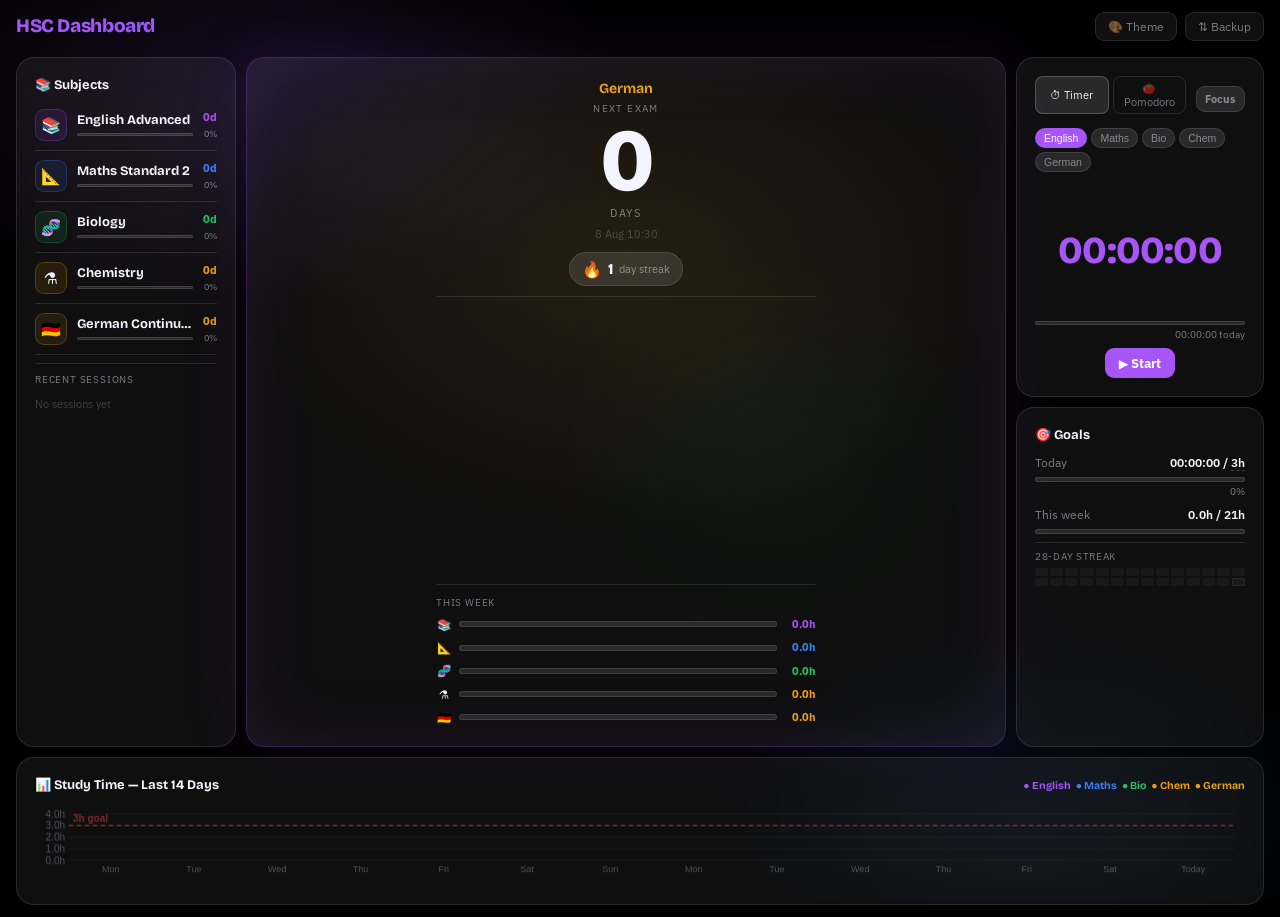
==== commit 3d5e534a: "Fix broken subject navigation links Changed all subject URLs from absolute /HSC-Study-Tools/ paths t" ====
--- a/index.html
+++ b/index.html
@@ -292,19 +292,19 @@
 <script>
 const KEY='hsc_dash_v2',TK='hsc_timer_v2';
 const SUBJECTS=[
-  {id:'eng',name:'English Advanced',short:'English',icon:'📚',color:'var(--eng)',bg:'var(--engb)',br:'var(--engbr)',url:'/HSC-Study-Tools/english/',lsKey:'hsceng_progress',
+  {id:'eng',name:'English Advanced',short:'English',icon:'📚',color:'var(--eng)',bg:'var(--engb)',br:'var(--engbr)',url:'english/index.html',lsKey:'hsceng_progress',
    examDate:'2026-10-13',examLabel:'Paper 1 · 13 Oct 09:50',examDate2:'2026-10-14',examLabel2:'Paper 2 · 14 Oct 09:25',
    links:[{l:'Common Module — 1984',h:'common'},{l:'Module A — Tempest/Hagseed',h:'moda'},{l:'Module B — T.S. Eliot',h:'modb'},{l:'Module C — Discursive',h:'modc'}]},
-  {id:'math',name:'Maths Standard 2',short:'Maths',icon:'📐',color:'var(--math)',bg:'var(--mathb)',br:'var(--mathbr)',url:'/HSC-Study-Tools/math/',lsKey:'hscmath_progress',
+  {id:'math',name:'Maths Standard 2',short:'Maths',icon:'📐',color:'var(--math)',bg:'var(--mathb)',br:'var(--mathbr)',url:'math/index.html',lsKey:'hscmath_progress',
    examDate:'2026-10-19',examLabel:'Written · 19 Oct 09:20',
    links:[{l:'Algebra',h:'algebra'},{l:'Measurement',h:'measurement'},{l:'Financial Maths',h:'financial'},{l:'Statistics',h:'statistics'}]},
-  {id:'bio',name:'Biology',short:'Bio',icon:'🧬',color:'var(--bio)',bg:'var(--biob)',br:'var(--biobr)',url:'/HSC-Study-Tools/biology/',lsKey:'hscbio_progress',
+  {id:'bio',name:'Biology',short:'Bio',icon:'🧬',color:'var(--bio)',bg:'var(--biob)',br:'var(--biobr)',url:'biology/index.html',lsKey:'hscbio_progress',
    examDate:'2026-10-21',examLabel:'Written · 21 Oct 09:25',
    links:[{l:'Module 5 — Heredity',h:'m5'},{l:'Module 6 — Genetic Change',h:'m6'},{l:'Module 7 — Infectious Disease',h:'m7'},{l:'Module 8 — Immune System',h:'m8'}]},
-  {id:'chem',name:'Chemistry',short:'Chem',icon:'⚗️',color:'var(--chem)',bg:'var(--chemb)',br:'var(--chembr)',url:'/HSC-Study-Tools/chemistry/',lsKey:'hscchem_progress',
+  {id:'chem',name:'Chemistry',short:'Chem',icon:'⚗️',color:'var(--chem)',bg:'var(--chemb)',br:'var(--chembr)',url:'chemistry/index.html',lsKey:'hscchem_progress',
    examDate:'2026-10-30',examLabel:'Written · 30 Oct 09:25',
    links:[{l:'Module 5 — Equilibrium',h:'m5'},{l:'Module 6 — Acid/Base',h:'m6'},{l:'Module 7 — Organic Chem',h:'m7'},{l:'Module 8 — Applying Chem',h:'m8'}]},
-  {id:'ger',name:'German Continuers',short:'German',icon:'🇩🇪',color:'var(--ger)',bg:'var(--gerb)',br:'var(--gerbr)',url:'/HSC-Study-Tools/german/',lsKey:'hscger_progress',
+  {id:'ger',name:'German Continuers',short:'German',icon:'🇩🇪',color:'var(--ger)',bg:'var(--gerb)',br:'var(--gerbr)',url:'german/index.html',lsKey:'hscger_progress',
    examDate:'2026-08-08',examLabel:'Oral · 8 Aug 10:30',examDate2:'2026-10-13',examLabel2:'Written · 13 Oct 14:00',
    links:[{l:'Text Analysis Devices',h:'lang'},{l:'Oral Exam Prep',h:'oral'},{l:'Topic Vocab Banks',h:'vocab'},{l:'Quiz Mode',h:'quiz'}]},
 ];
@@ -321,7 +321,9 @@
 function fmt(s){return[Math.floor(s/3600),Math.floor((s%3600)/60),s%60].map(n=>String(n).padStart(2,'0')).join(':');}
 function markStreak(){const t=today();if(!S.streak.includes(t)){S.streak.push(t);if(S.streak.length>90)S.streak=S.streak.slice(-90);save();}}
 function getStreak(){let c=0;const d=new Date();for(;;){const s=d.toISOString().slice(0,10);if(S.streak.includes(s)){c++;d.setDate(d.getDate()-1);}else break;}return c;}
-function getProg(s){try{const d=JSON.parse(localStorage.getItem(s.lsKey));if(!d)return 0;const n=Object.values(d.check||{}).filter(Boolean).length;return Math.min(100,Math.round(n/(s.id==='bio'||s.id==='chem'?80:20)*100));}catch(e){return 0;}}
+function getProg(s){try{const d=JSON.parse(localStorage.getItem(s.lsKey));if(!d)return 0;const n=Object.values(d.check||{}).filter(Boolean).length;const tot=d.totalTopics||(s.id==='bio'||s.id==='chem'?80:20);return Math.min(100,Math.round(n/tot*100));}catch(e){return 0;}}
+function beep(){try{const ctx=new(window.AudioContext||window.webkitAudioContext)();const o=ctx.createOscillator();const g=ctx.createGain();o.connect(g);g.connect(ctx.destination);o.frequency.value=880;g.gain.setValueAtTime(.22,ctx.currentTime);g.gain.exponentialRampToValueAtTime(.001,ctx.currentTime+.55);o.start(ctx.currentTime);o.stop(ctx.currentTime+.55);}catch(e){}}
+function editGoal(){const h=+(prompt('Daily goal in hours (e.g. 3):',+(S.dailyGoalSec/3600).toFixed(1))||0);if(h>0&&h<=24){S.dailyGoalSec=Math.round(h*3600);save();render();}}
 function todayStudiedSec(){return S.sessions.filter(s=>s.date===today()&&s.duration>0).reduce((a,s)=>a+(s.duration||0),0);}
 
 /* ===== TIMER (independent of render) ===== */
@@ -348,10 +350,15 @@
   // Pomodoro display
   const pm=getPomo();
   const pmSec=pm.running&&pm.startedAt?Math.max(0,pm.remaining-Math.floor((Date.now()-pm.startedAt)/1000)):pm.remaining;
-  const pd=document.getElementById('pomoDisp');if(pd)pd.textContent=fmt(pmSec);
-  const pp=document.getElementById('pomoPhase');if(pp)pp.textContent=pm.phase==='work'?'🍅 Focus':'☕ Break';
-  const pr=document.getElementById('pomoRounds');if(pr)pr.textContent='Round '+(pm.round||0+1)+' · '+(pm.phase==='work'?'25 min focus':'5 min break');
-  const psb=document.getElementById('pomoStartBtn');if(psb){psb.textContent=pm.running?'⏸ Pause':'▶ Start';psb.className='tbtn '+(pm.running?'pause':'start');}
+  const pm2=getPomo();
+  const pmSec2=pm2.running&&pm2.startedAt?Math.max(0,pm2.remaining-Math.floor((Date.now()-pm2.startedAt)/1000)):pm2.remaining;
+  const pd=document.getElementById('pomoDisp');if(pd)pd.textContent=fmt(pmSec2);
+  const pp=document.getElementById('pomoPhase');if(pp)pp.textContent=pm2.phase==='work'?'🍅 Focus':'☕ Break';
+  const pr=document.getElementById('pomoRounds');if(pr)pr.textContent='Round '+((pm2.round||0)+1)+' · '+(pm2.phase==='work'?'25 min focus':'5 min break');
+  const psb=document.getElementById('pomoStartBtn');if(psb){psb.textContent=pm2.running?'⏸ Pause':'▶ Start';psb.className='tbtn '+(pm2.running?'pause':'start');}
+  // Focus overlay: show pomo time if in pomo mode
+  const foTime=document.getElementById('foTime');
+  if(foTime&&(S.timerMode||'timer')==='pomodoro')foTime.textContent=fmt(pmSec2);
 }
 function timerStart(){const ts=getTS();if(ts.running)return;ts.running=true;ts.startedAt=Date.now();saveTS(ts);startTick();tick();markStreak();}
 function timerPause(){
@@ -369,16 +376,17 @@
   saveTS({running:false,elapsed:0,startedAt:null,subject:ts.subject});
   stopTick();exitFocus();render();
 }
-function setTimerSubj(id){const ts=getTS();ts.subject=id;saveTS(ts);tick();
-  SUBJECTS.forEach(s=>{const b=document.getElementById('tsb_'+s.id);if(b){b.classList.toggle('on',s.id===id);if(s.id===id){b.style.background=s.color;b.style.borderColor=s.br;b.style.color='#fff';}else{b.style.background='';b.style.borderColor='';b.style.color='';}}});
-}
+function setTimerSubj(id){const ts=getTS();ts.subject=id;saveTS(ts);render();}
 function enterFocus(){
   const ts=getTS(),s=sj(ts.subject)||SUBJECTS[0];
-  document.getElementById('foSubj').textContent=s.name;
-  document.getElementById('foIcon').textContent=s.icon;
+  const mode=S.timerMode||'timer';
+  const pm=getPomo();
+  document.getElementById('foSubj').textContent=mode==='pomodoro'?(s.name+' · '+(pm.phase==='work'?'🍅 Focus':'☕ Break')):s.name;
+  document.getElementById('foIcon').textContent=mode==='pomodoro'?(pm.phase==='work'?'🍅':'☕'):s.icon;
   document.getElementById('foBar').style.background=s.color;
   document.getElementById('fo').classList.add('show');
-  if(!ts.running)timerStart();
+  if(mode==='pomodoro'){if(!pm.running)pomoToggle();}
+  else{if(!ts.running)timerStart();}
   tick();
 }
 function exitFocus(){document.getElementById('fo').classList.remove('show');}
@@ -400,6 +408,7 @@
 /* ===== NAV ===== */
 function go(id){if(EM)return;const s=sj(id);if(s){S.sessions.push({date:today(),time:new Date().toLocaleTimeString('en-AU',{hour:'2-digit',minute:'2-digit'}),subject:id,section:'General',duration:0});save();window.location=s.url;}}
 function goSec(id,h){if(EM)return;const s=sj(id);if(s){S.sessions.push({date:today(),time:new Date().toLocaleTimeString('en-AU',{hour:'2-digit',minute:'2-digit'}),subject:id,section:h,duration:0});save();window.location=s.url+'#'+h;}}
+
 
 /* ===== TODO ===== */
 function addTodo(){const inp=document.getElementById('tIn');const t=inp.value.trim();if(!t)return;S.todos.push({text:t,done:false,subject:S.todoSubj||''});inp.value='';save();render();}
@@ -433,15 +442,17 @@
   const maxH=Math.max(4,Math.ceil(Math.max(...data,3)*1.3));
   ctx.clearRect(0,0,W,H);
   for(let i=0;i<=4;i++){const y=pT+cH-cH*i/4;ctx.strokeStyle=gr;ctx.lineWidth=1;ctx.beginPath();ctx.moveTo(pL,y);ctx.lineTo(pL+cW,y);ctx.stroke();ctx.fillStyle=mu;ctx.font='10px IBM Plex Sans,sans-serif';ctx.textAlign='right';ctx.fillText((maxH*i/4).toFixed(1)+'h',pL-4,y+3.5);}
-  const gY=pT+cH-cH*3/maxH;
+  const goalH=S.dailyGoalSec/3600;const gY=pT+cH-cH*goalH/maxH;
   ctx.strokeStyle=goalC;ctx.lineWidth=1.5;ctx.setLineDash([4,4]);ctx.beginPath();ctx.moveTo(pL,gY);ctx.lineTo(pL+cW,gY);ctx.stroke();ctx.setLineDash([]);
-  ctx.fillStyle=goalC;ctx.font='bold 10px IBM Plex Sans,sans-serif';ctx.textAlign='left';ctx.fillText('3h goal',pL+4,gY-4);
+  ctx.fillStyle=goalC;ctx.font='bold 10px IBM Plex Sans,sans-serif';ctx.textAlign='left';ctx.fillText(goalH+'h goal',pL+4,gY-4);
   const bW=Math.floor(cW/days*0.55),gap=cW/days;
   data.forEach((val,i)=>{
-    const x=pL+gap*i+(gap-bW)/2,bH=Math.max(2,cH*val/maxH),y=pT+cH-bH;
-    ctx.shadowColor=colors[i];ctx.shadowBlur=val>0?6:0;ctx.fillStyle=colors[i];
+    const x=pL+gap*i+(gap-bW)/2;
+    ctx.fillStyle=mu;ctx.font='9px IBM Plex Sans,sans-serif';ctx.textAlign='center';ctx.fillText(labels[i],x+bW/2,H-pB+12);
+    if(val<=0)return;
+    const bH=Math.max(2,cH*val/maxH),y=pT+cH-bH;
+    ctx.shadowColor=colors[i];ctx.shadowBlur=6;ctx.fillStyle=colors[i];
     const r=Math.min(3,bW/2);ctx.beginPath();ctx.moveTo(x+r,y);ctx.lineTo(x+bW-r,y);ctx.quadraticCurveTo(x+bW,y,x+bW,y+r);ctx.lineTo(x+bW,y+bH);ctx.lineTo(x,y+bH);ctx.lineTo(x,y+r);ctx.quadraticCurveTo(x,y,x+r,y);ctx.fill();ctx.shadowBlur=0;
-    ctx.fillStyle=mu;ctx.font='9px IBM Plex Sans,sans-serif';ctx.textAlign='center';ctx.fillText(labels[i],x+bW/2,H-pB+12);
     if(val>0.05){ctx.fillStyle=colors[i];ctx.font='bold 9px IBM Plex Sans,sans-serif';ctx.fillText(val.toFixed(1),x+bW/2,y-3);}
   });
 }
@@ -456,7 +467,7 @@
   const wPct=Math.min(100,Math.round(wSec/S.dailyGoalSec/7*100));
   const wByS={};SUBJECTS.forEach(s=>{wByS[s.id]=S.sessions.filter(ss=>wDays.includes(ss.date)&&ss.subject===s.id&&ss.duration>0).reduce((a,ss)=>a+(ss.duration||0),0);});
   const maxW=Math.max(...Object.values(wByS),1);
-  const allExams=[...SUBJECTS.map(s=>({short:s.short,label:s.examLabel,date:s.examDate,color:s.color})),...SUBJECTS.filter(s=>s.examDate2).map(s=>({short:s.short,label:s.examLabel2,date:s.examDate2,color:s.color})),...EXTRA.map(e=>({short:e.short,label:e.examLabel,date:e.examDate,color:e.color}))].sort((a,b)=>new Date(a.date)-new Date(b.date));
+  const allExams=[...SUBJECTS.map(s=>({short:s.short,label:s.examLabel,date:s.examDate,color:s.color,bg:s.bg})),...SUBJECTS.filter(s=>s.examDate2).map(s=>({short:s.short,label:s.examLabel2,date:s.examDate2,color:s.color,bg:s.bg})),...EXTRA.map(e=>({short:e.short,label:e.examLabel,date:e.examDate,color:e.color,bg:'rgba(0,0,0,0)'}))].sort((a,b)=>new Date(a.date)-new Date(b.date));
   const first=allExams[0];
   const streak=getStreak();
   const pm=getPomo(),pmSec=pm.running&&pm.startedAt?Math.max(0,pm.remaining-Math.floor((Date.now()-pm.startedAt)/1000)):pm.remaining;
@@ -486,14 +497,14 @@
 
   <!-- CENTRE: COUNTDOWN + DETAILS -->
   <div class="card b-center">
-    <div class="cd-glow"></div>
+    <div class="cd-glow" style="background:radial-gradient(ellipse 75% 55% at 50% 30%,${first.bg},transparent 70%)"></div>
     <div style="position:relative;z-index:1;width:100%;height:100%;display:flex;flex-direction:column;align-items:center">
       <!-- Top: big countdown -->
       <div style="text-align:center;flex-shrink:0">
-        <div style="font-size:10px;text-transform:uppercase;letter-spacing:.16em;color:var(--mu);margin-bottom:2px">Next exam</div>
+        <div style="font-size:14px;font-weight:700;font-family:'Bricolage Grotesque',sans-serif;color:${first.color};margin-bottom:2px">${esc(first.short)}</div>
+        <div style="font-size:10px;text-transform:uppercase;letter-spacing:.14em;color:var(--mu);margin-bottom:1px">Next exam</div>
         <div class="cd-num">${daysTo(first.date)}</div>
         <div style="font-size:11px;text-transform:uppercase;letter-spacing:.12em;color:var(--mu);margin-bottom:4px">days</div>
-        <div style="font-size:16px;font-weight:700;font-family:'Bricolage Grotesque',sans-serif">${esc(first.short)}</div>
         <div style="font-size:11px;color:var(--mu2);margin-bottom:10px">${esc(first.label.split('·')[1]?.trim()||first.label)}</div>
         <div style="display:inline-flex;align-items:center;gap:6px;background:var(--sf2);border:1px solid var(--bd);border-radius:30px;padding:4px 12px;margin-bottom:10px">
           <span>🔥</span><span style="font-size:15px;font-weight:800;font-family:'Bricolage Grotesque',sans-serif">${streak}</span><span style="font-size:11px;color:var(--mu)">day streak</span>
@@ -510,7 +521,7 @@
       <!-- Bottom: this week's study by subject -->
       <div style="width:100%;max-width:380px;padding-top:10px;flex-shrink:0">
         <div style="font-size:10px;text-transform:uppercase;letter-spacing:.08em;color:var(--mu);margin-bottom:6px;text-align:left">This week</div>
-        ${SUBJECTS.map(s=>{const w=wByS[s.id];const pct=Math.round(w/maxW*100);return`<div style="display:flex;align-items:center;gap:7px;margin-bottom:5px;font-size:11px"><span style="width:14px;text-align:center">${s.icon}</span><div class="pb" style="flex:1;height:4px"><i style="width:${pct}%;background:${s.color}"></i></div><span style="color:${s.color};font-weight:600;min-width:28px;text-align:right;font-size:10px">${(w/3600).toFixed(1)}h</span></div>`;}).join('')}
+        ${SUBJECTS.map(s=>{const w=wByS[s.id];const pct=Math.round(w/maxW*100);return`<div style="display:flex;align-items:center;gap:7px;margin-bottom:6px;font-size:11.5px"><span style="width:16px;text-align:center">${s.icon}</span><div class="pb" style="flex:1;height:6px"><i style="width:${pct}%;background:${s.color}"></i></div><span style="color:${s.color};font-weight:700;min-width:32px;text-align:right;font-size:11px">${(w/3600).toFixed(1)}h</span></div>`;}).join('')}
       </div>
     </div>
   </div>
@@ -523,7 +534,7 @@
           <button class="mode-tab${mode==='timer'?' on':''}" onclick="S.timerMode='timer';save();render()">⏱ Timer</button>
           <button class="mode-tab${mode==='pomodoro'?' on':''}" onclick="S.timerMode='pomodoro';save();render()">🍅 Pomodoro</button>
         </div>
-        ${mode==='timer'?`<button class="tbtn stop" onclick="enterFocus()" style="padding:5px 8px;margin-left:auto;font-size:11px" title="Focus mode">⛶</button>`:''}
+        ${mode==='timer'?`<button class="tbtn stop" onclick="enterFocus()" style="padding:5px 8px;margin-left:auto;font-size:11px" title="Focus mode">Focus</button>`:''}
       </div>
       ${mode==='timer'?`
       <div class="ts-row">${SUBJECTS.map(s=>`<button id="tsb_${s.id}" class="tsb${ts.subject===s.id?' on':''}" style="${ts.subject===s.id?`background:${s.color};border-color:${s.br}`:''}" onclick="setTimerSubj('${s.id}')">${s.short}</button>`).join('')}</div>
@@ -534,24 +545,26 @@
         <button class="tbtn ${ts.running?'pause':'start'}" id="tStartBtn" onclick="${ts.running?'timerPause()':'timerStart()'}">${ts.running?'⏸ Pause':'▶ Start'}</button>
         <button class="tbtn stop" id="tStopBtn" style="display:${ts.running||ts.elapsed>0?'inline-block':'none'}" onclick="timerStop()">⏹ Stop</button>
       </div>`:`
-      <div style="text-align:center;flex:1;display:flex;flex-direction:column;align-items:center;justify-content:center;gap:6px">
+      <div class="ts-row">${SUBJECTS.map(s=>`<button id="tsb_${s.id}" class="tsb${ts.subject===s.id?' on':''}" style="${ts.subject===s.id?`background:${s.color};border-color:${s.br}`:''}" onclick="setTimerSubj('${s.id}')">${s.short}</button>`).join('')}</div>
+      <div style="text-align:center;flex:1;display:flex;flex-direction:column;align-items:center;justify-content:center;gap:5px">
         <div class="pomo-phase" style="background:${pm.phase==='work'?'rgba(239,68,68,.2)':'rgba(34,197,94,.2)'};color:${pm.phase==='work'?'#f87171':'#86efac'}" id="pomoPhase">${pm.phase==='work'?'🍅 Focus':'☕ Break'}</div>
-        <div style="font-size:46px;font-weight:800;font-family:'Bricolage Grotesque',sans-serif;letter-spacing:-.02em;color:${pm.phase==='work'?'var(--eng)':'var(--bio)'}" id="pomoDisp">${fmt(pmSec)}</div>
+        <div style="font-size:44px;font-weight:800;font-family:'Bricolage Grotesque',sans-serif;letter-spacing:-.02em;color:${pm.phase==='work'?tS.color:'var(--bio)'}" id="pomoDisp">${fmt(pmSec)}</div>
         <div style="font-size:10px;color:var(--mu)" id="pomoRounds">Round ${(pm.round||0)+1} · ${pm.phase==='work'?'25 min focus':'5 min break'}</div>
       </div>
       <div class="tbtns" style="flex-shrink:0;margin-top:4px">
         <button class="tbtn ${pm.running?'pause':'start'}" id="pomoStartBtn" onclick="pomoToggle()">${pm.running?'⏸ Pause':'▶ Start'}</button>
         <button class="tbtn stop" onclick="pomoReset()">↺ Reset</button>
+        <button class="tbtn stop" onclick="enterFocus()" style="padding:7px 10px" title="Focus mode">Focus</button>
       </div>`}
     </div>
     <div class="card b-rb" style="overflow-y:auto">
       <div class="ct" style="flex-shrink:0;margin-bottom:8px">🎯 Goals</div>
-      <div style="margin-bottom:7px"><div class="gt"><span>Today</span><b>${fmt(todayS)} / 3h</b></div><div class="pb" style="height:5px"><i style="width:${gPct}%;background:linear-gradient(90deg,var(--eng),var(--math))"></i></div><div style="font-size:10px;color:${gPct>=100?'var(--bio)':'var(--mu)'};text-align:right;margin-top:2px">${gPct>=100?'✅ Done!':gPct+'%'}</div></div>
-      <div style="margin-bottom:8px"><div class="gt"><span>This week</span><b>${(wSec/3600).toFixed(1)}h / 21h</b></div><div class="pb" style="height:5px"><i style="width:${wPct}%;background:linear-gradient(90deg,var(--bio),var(--eng))"></i></div></div>
+      <div style="margin-bottom:7px"><div class="gt"><span>Today</span><b>${fmt(todayS)} / <span onclick="editGoal()" title="Click to change goal" style="cursor:pointer;border-bottom:1px dashed var(--bd2)">${(S.dailyGoalSec/3600).toFixed(0)}h</span></b></div><div class="pb" style="height:5px"><i style="width:${gPct}%;background:linear-gradient(90deg,var(--eng),var(--math))"></i></div><div style="font-size:10px;color:${gPct>=100?'var(--bio)':'var(--mu)'};text-align:right;margin-top:2px">${gPct>=100?'✅ Done!':gPct+'%'}</div></div>
+      <div style="margin-bottom:8px"><div class="gt"><span>This week</span><b>${(wSec/3600).toFixed(1)}h / ${(S.dailyGoalSec*7/3600).toFixed(0)}h</b></div><div class="pb" style="height:5px"><i style="width:${wPct}%;background:linear-gradient(90deg,var(--bio),var(--eng))"></i></div></div>
       <div style="height:1px;background:var(--bd);margin-bottom:6px"></div>
       <div style="font-size:10px;text-transform:uppercase;letter-spacing:.07em;color:var(--mu);margin-bottom:4px">28-day streak</div>
       <div style="display:grid;grid-template-columns:repeat(14,1fr);gap:2px">
-        ${Array.from({length:28},(_,i)=>{const d=new Date();d.setDate(d.getDate()-(27-i));const ds=d.toISOString().slice(0,10);const s2=S.sessions.filter(s=>s.date===ds&&s.duration>0).reduce((a,s)=>a+(s.duration||0),0);const t=Math.min(1,s2/S.dailyGoalSec);return`<div style="height:8px;border-radius:2px;background:${s2>0?`var(--eng)`:'var(--sf2)'};opacity:${s2>0?(.15+t*.85):.4};border:1px solid ${ds===today()?'var(--eng)':'transparent'}" title="${ds}"></div>`;}).join('')}
+        ${Array.from({length:28},(_,i)=>{const d=new Date();d.setDate(d.getDate()-(27-i));const ds=d.toISOString().slice(0,10);const daySess=S.sessions.filter(s=>s.date===ds&&s.duration>0);const s2=daySess.reduce((a,s)=>a+(s.duration||0),0);const t=Math.min(1,s2/S.dailyGoalSec);const sc2={};daySess.forEach(s=>{sc2[s.subject]=(sc2[s.subject]||0)+(s.duration||0);});const dom2=Object.entries(sc2).sort((a,b)=>b[1]-a[1])[0];const col2=dom2?(SUBJECTS.find(s=>s.id===dom2[0])||SUBJECTS[0]).color:'var(--sf2)';return`<div style="height:8px;border-radius:2px;background:${s2>0?col2:'var(--sf2)'};opacity:${s2>0?(.18+t*.82):.4};border:1px solid ${ds===today()?'var(--bd2)':'transparent'}" title="${ds}: ${s2>0?Math.round(s2/60)+'min':'—'}"></div>`;}).join('')}
       </div>
     </div>
   </div>
@@ -631,7 +644,7 @@
 
 function rHero(){
   const streak=getStreak();
-  const allExams=[...SUBJECTS.map(s=>({short:s.short,label:s.examLabel,date:s.examDate,color:s.color})),...SUBJECTS.filter(s=>s.examDate2).map(s=>({short:s.short,label:s.examLabel2,date:s.examDate2,color:s.color})),...EXTRA.map(e=>({short:e.short,label:e.examLabel,date:e.examDate,color:e.color}))].sort((a,b)=>new Date(a.date)-new Date(b.date));
+  const allExams=[...SUBJECTS.map(s=>({short:s.short,label:s.examLabel,date:s.examDate,color:s.color,bg:s.bg})),...SUBJECTS.filter(s=>s.examDate2).map(s=>({short:s.short,label:s.examLabel2,date:s.examDate2,color:s.color,bg:s.bg})),...EXTRA.map(e=>({short:e.short,label:e.examLabel,date:e.examDate,color:e.color,bg:'rgba(0,0,0,0)'}))].sort((a,b)=>new Date(a.date)-new Date(b.date));
   const first=allExams[0];
   return`<div class="hero-strip anim">
   <div class="hl"><div class="hl-num">${daysTo(first.date)}</div><div class="hl-meta"><div class="hl-label">Days to first exam</div><div class="hl-exam">${esc(first.short)}</div><div class="hl-date">${esc(first.label.split('·')[1]?.trim()||first.label)}</div></div></div>
@@ -688,7 +701,7 @@
     <div class="tbtns">
       <button class="tbtn ${ts.running?'pause':'start'}" id="tStartBtn" onclick="${ts.running?'timerPause()':'timerStart()'}">${ts.running?'⏸ Pause':'▶ Start'}</button>
       <button class="tbtn stop" id="tStopBtn" style="display:${ts.running||ts.elapsed>0?'inline-block':'none'}" onclick="timerStop()">⏹ Stop</button>
-      <button class="tbtn stop" onclick="enterFocus()" title="Fullscreen focus mode" style="padding:8px 12px">⛶</button>
+      <button class="tbtn stop" onclick="enterFocus()" title="Fullscreen focus mode" style="padding:8px 12px">Focus</button>
     </div>
   </div>`;}
 
@@ -741,7 +754,8 @@
     const nph=p.phase==='work'?'break':'work';
     savePomo({phase:nph,remaining:nph==='work'?1500:300,running:false,startedAt:null,round:p.phase==='work'?p.round:p.round+1});
     clearInterval(pomoIv);pomoIv=null;
-    toast(p.phase==='work'?'🍅 Break time! 5 min':'💪 Work time! 25 min');
+    beep();
+    toast(p.phase==='work'?'🍅 Break time! Take 5 min':'💪 Focus time! 25 min');
     render();
   }
 }
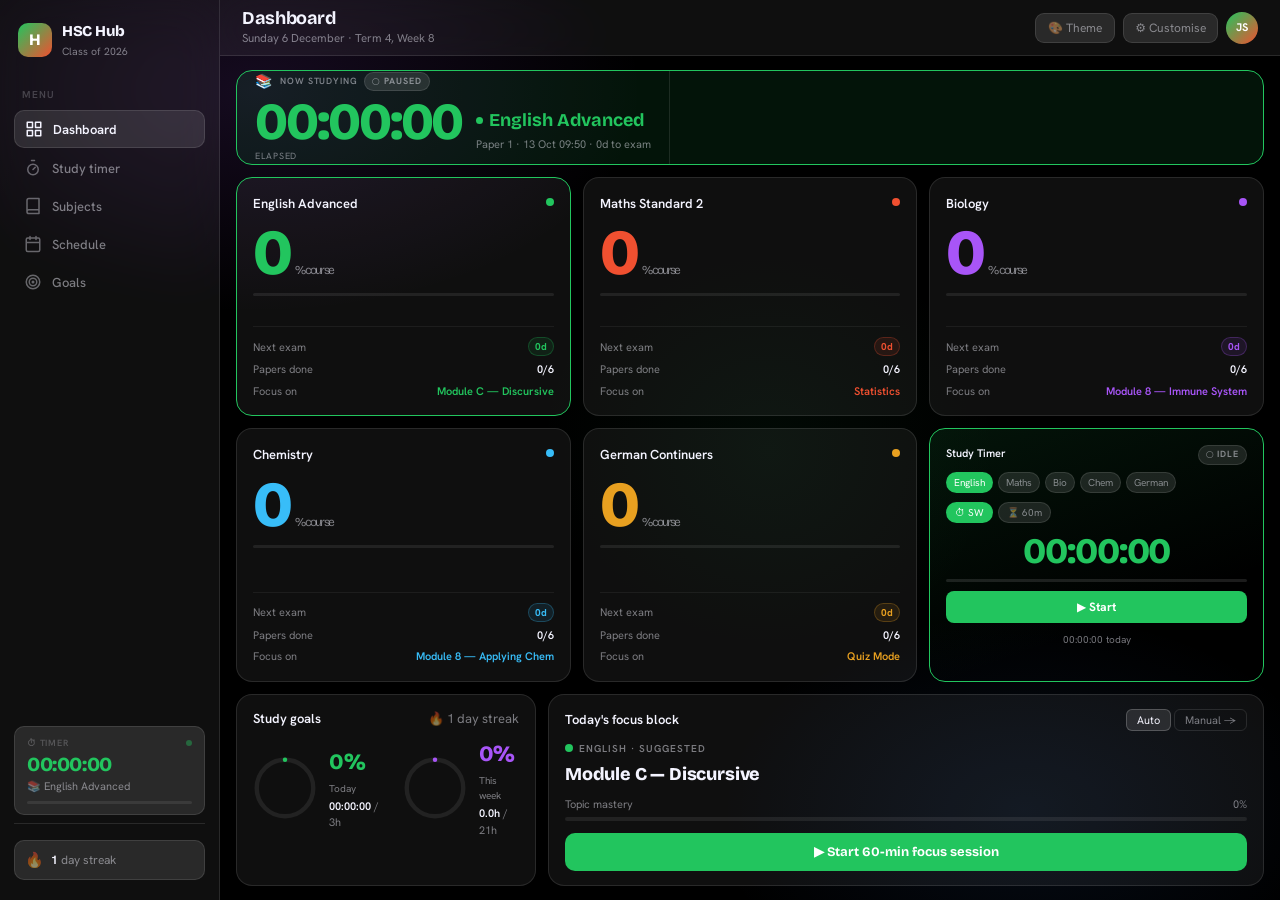
==== commit c3689858: "Redesign HSC Hub dashboard with new aesthetic and features - New 3-row dashboard layout: active-subj" ====
--- a/index.html
+++ b/index.html
@@ -1,281 +1,154 @@
 <!DOCTYPE html>
-<html lang="en" data-theme="dark">
+<html lang="en">
 <head>
-<meta charset="UTF-8"/>
-<meta name="viewport" content="width=device-width,initial-scale=1.0"/>
-<title>HSC Dashboard · 2026</title>
-<style>
-@import url('https://fonts.googleapis.com/css2?family=Bricolage+Grotesque:wght@400;700;800&family=IBM+Plex+Sans:wght@400;500;600&display=swap');
-*{box-sizing:border-box;margin:0;padding:0}
-:root{
-  /* ── BLACK ── pure black, crisp white, purple accent */
-  --bg:#000000;
-  --sf:rgba(255,255,255,.06);--sf2:rgba(255,255,255,.11);
-  --bd:rgba(255,255,255,.11);--bd2:rgba(255,255,255,.20);
-  --tx:#f4f4ff;--mu:rgba(244,244,255,.48);--mu2:rgba(244,244,255,.22);
-  --bio:#22c55e;--biob:rgba(34,197,94,.10);--biobr:rgba(34,197,94,.26);
-  --chem:#f59e0b;--chemb:rgba(245,158,11,.10);--chembr:rgba(245,158,11,.26);
-  --eng:#a855f7;--engb:rgba(168,85,247,.10);--engbr:rgba(168,85,247,.26);
-  --math:#3b82f6;--mathb:rgba(59,130,246,.10);--mathbr:rgba(59,130,246,.26);
-  --ger:#e8a020;--gerb:rgba(232,160,32,.10);--gerbr:rgba(232,160,32,.26);
-  --red:#ef4444;--redb:rgba(239,68,68,.10);--r:18px;--rs:12px;
-}
-[data-theme="white"]{
-  /* ── WHITE ── bright white, deep black accents */
-  --bg:#ffffff;
-  --sf:rgba(0,0,0,.04);--sf2:rgba(0,0,0,.08);
-  --bd:rgba(0,0,0,.10);--bd2:rgba(0,0,0,.18);
-  --tx:#0a0a0a;--mu:rgba(10,10,10,.50);--mu2:rgba(10,10,10,.28);
-  --eng:#7c3aed;--engb:rgba(124,58,237,.08);--engbr:rgba(124,58,237,.18);
-  --bio:#15803d;--biob:rgba(21,128,61,.08);--biobr:rgba(21,128,61,.18);
-  --chem:#b45309;--chemb:rgba(180,83,9,.08);--chembr:rgba(180,83,9,.18);
-  --math:#1d4ed8;--mathb:rgba(29,78,216,.08);--mathbr:rgba(29,78,216,.18);
-  --ger:#92400e;--gerb:rgba(146,64,14,.08);--gerbr:rgba(146,64,14,.18);
-}
-[data-theme="forest"]{
-  /* ── FOREST ── dark undergrowth, sunlight through canopy */
-  --bg:#010a03;
-  --sf:rgba(74,222,128,.06);--sf2:rgba(74,222,128,.11);
-  --bd:rgba(74,222,128,.15);--bd2:rgba(74,222,128,.28);
-  --tx:#ecfdf5;--mu:rgba(236,253,245,.50);--mu2:rgba(236,253,245,.25);
-  --eng:#4ade80;--engb:rgba(74,222,128,.13);--engbr:rgba(74,222,128,.32);
-  --bio:#86efac;--biob:rgba(134,239,172,.10);--biobr:rgba(134,239,172,.25);
-  --chem:#bef264;--chemb:rgba(190,242,100,.10);--chembr:rgba(190,242,100,.25);
-  --math:#34d399;--mathb:rgba(52,211,153,.10);--mathbr:rgba(52,211,153,.25);
-  --ger:#fde68a;--gerb:rgba(253,230,138,.10);--gerbr:rgba(253,230,138,.25);
-}
-[data-theme="ocean"]{
-  /* ── OCEAN ── abyssal deep, bioluminescent creatures */
-  --bg:#00050f;
-  --sf:rgba(6,182,212,.06);--sf2:rgba(6,182,212,.11);
-  --bd:rgba(6,182,212,.16);--bd2:rgba(6,182,212,.30);
-  --tx:#e0f9ff;--mu:rgba(224,249,255,.50);--mu2:rgba(224,249,255,.25);
-  --eng:#22d3ee;--engb:rgba(34,211,238,.13);--engbr:rgba(34,211,238,.32);
-  --bio:#34d399;--biob:rgba(52,211,153,.10);--biobr:rgba(52,211,153,.25);
-  --chem:#a78bfa;--chemb:rgba(167,139,250,.10);--chembr:rgba(167,139,250,.25);
-  --math:#38bdf8;--mathb:rgba(56,189,248,.10);--mathbr:rgba(56,189,248,.25);
-  --ger:#fb923c;--gerb:rgba(251,146,60,.10);--gerbr:rgba(251,146,60,.25);
-}
-[data-theme="ember"]{
-  /* ── EMBER ── campfire at midnight, molten core */
-  --bg:#060100;
-  --sf:rgba(251,146,60,.07);--sf2:rgba(251,146,60,.13);
-  --bd:rgba(251,146,60,.17);--bd2:rgba(251,146,60,.32);
-  --tx:#fff7ed;--mu:rgba(255,247,237,.50);--mu2:rgba(255,247,237,.25);
-  --eng:#fb923c;--engb:rgba(251,146,60,.14);--engbr:rgba(251,146,60,.34);
-  --bio:#fbbf24;--biob:rgba(251,191,36,.10);--biobr:rgba(251,191,36,.25);
-  --chem:#f87171;--chemb:rgba(248,113,113,.10);--chembr:rgba(248,113,113,.25);
-  --math:#fcd34d;--mathb:rgba(252,211,77,.10);--mathbr:rgba(252,211,77,.25);
-  --ger:#fdba74;--gerb:rgba(253,186,116,.10);--gerbr:rgba(253,186,116,.25);
-}
-[data-theme="galaxy"]{
-  /* ── GALAXY ── deep space nebula, stardust */
-  --bg:#02000e;
-  --sf:rgba(168,85,247,.07);--sf2:rgba(168,85,247,.13);
-  --bd:rgba(168,85,247,.16);--bd2:rgba(168,85,247,.30);
-  --tx:#faf0ff;--mu:rgba(250,240,255,.50);--mu2:rgba(250,240,255,.25);
-  --eng:#c084fc;--engb:rgba(192,132,252,.13);--engbr:rgba(192,132,252,.32);
-  --bio:#34d399;--biob:rgba(52,211,153,.10);--biobr:rgba(52,211,153,.25);
-  --chem:#f472b6;--chemb:rgba(244,114,182,.10);--chembr:rgba(244,114,182,.25);
-  --math:#818cf8;--mathb:rgba(129,140,248,.10);--mathbr:rgba(129,140,248,.25);
-  --ger:#fbbf24;--gerb:rgba(251,191,36,.10);--gerbr:rgba(251,191,36,.25);
-}
-[data-theme="sakura"]{
-  /* ── SAKURA ── cherry blossom night, lantern glow */
-  --bg:#08010a;
-  --sf:rgba(244,114,182,.07);--sf2:rgba(244,114,182,.13);
-  --bd:rgba(244,114,182,.16);--bd2:rgba(244,114,182,.30);
-  --tx:#fff1f8;--mu:rgba(255,241,248,.50);--mu2:rgba(255,241,248,.25);
-  --eng:#f472b6;--engb:rgba(244,114,182,.13);--engbr:rgba(244,114,182,.32);
-  --bio:#86efac;--biob:rgba(134,239,172,.10);--biobr:rgba(134,239,172,.25);
-  --chem:#fda4af;--chemb:rgba(253,164,175,.10);--chembr:rgba(253,164,175,.25);
-  --math:#c084fc;--mathb:rgba(192,132,252,.10);--mathbr:rgba(192,132,252,.25);
-  --ger:#fed7aa;--gerb:rgba(254,215,170,.10);--gerbr:rgba(254,215,170,.25);
-}
-body{background:var(--bg);color:var(--tx);font-family:'IBM Plex Sans',system-ui,sans-serif;min-height:100vh;line-height:1.5;background-attachment:fixed;}
-/* Per-theme atmospheric backgrounds */
-:root body,[data-theme="black"] body{background-image:radial-gradient(ellipse 55% 45% at 20% 10%,rgba(168,85,247,.13),transparent 55%),radial-gradient(ellipse 45% 40% at 80% 90%,rgba(59,130,246,.09),transparent 55%),radial-gradient(ellipse 30% 40% at 60% 50%,rgba(34,197,94,.05),transparent 60%);}
-[data-theme="white"] body{background-image:radial-gradient(ellipse 60% 40% at 20% 10%,rgba(124,58,237,.07),transparent 55%),radial-gradient(ellipse 40% 35% at 80% 80%,rgba(29,78,216,.05),transparent 55%);}
-[data-theme="forest"] body{background-image:radial-gradient(ellipse 50% 35% at 50% -5%,rgba(134,239,172,.22),transparent 50%),radial-gradient(ellipse 20% 60% at 5% 50%,rgba(15,118,110,.14),transparent 50%),radial-gradient(ellipse 20% 60% at 95% 50%,rgba(15,118,110,.14),transparent 50%),radial-gradient(ellipse 80% 30% at 50% 105%,rgba(0,30,5,.95),transparent 55%);}
-[data-theme="ocean"] body{background-image:radial-gradient(ellipse 90% 35% at 50% -8%,rgba(56,189,248,.22),transparent 55%),radial-gradient(ellipse 25% 25% at 15% 65%,rgba(52,211,153,.14),transparent 45%),radial-gradient(ellipse 20% 20% at 75% 45%,rgba(167,139,250,.10),transparent 45%),radial-gradient(ellipse 40% 25% at 45% 80%,rgba(6,182,212,.08),transparent 50%),radial-gradient(ellipse 100% 40% at 50% 110%,rgba(0,2,20,.97),transparent 60%);}
-[data-theme="ember"] body{background-image:radial-gradient(ellipse 70% 55% at 50% 110%,rgba(251,146,60,.28),transparent 60%),radial-gradient(ellipse 30% 40% at 20% 75%,rgba(239,68,68,.18),transparent 50%),radial-gradient(ellipse 30% 40% at 80% 70%,rgba(245,158,11,.16),transparent 50%),radial-gradient(ellipse 60% 30% at 50% -5%,rgba(3,1,0,.95),transparent 55%);}
-[data-theme="galaxy"] body{background-image:radial-gradient(ellipse 45% 45% at 25% 25%,rgba(192,132,252,.20),transparent 55%),radial-gradient(ellipse 35% 35% at 75% 65%,rgba(244,114,182,.16),transparent 50%),radial-gradient(ellipse 50% 35% at 55% 90%,rgba(99,102,241,.14),transparent 55%),radial-gradient(ellipse 20% 20% at 88% 12%,rgba(250,204,21,.12),transparent 40%),radial-gradient(ellipse 15% 15% at 12% 78%,rgba(34,211,238,.10),transparent 40%);}
-[data-theme="sakura"] body{background-image:radial-gradient(ellipse 40% 40% at 30% 20%,rgba(244,114,182,.18),transparent 55%),radial-gradient(ellipse 30% 30% at 75% 55%,rgba(192,132,252,.14),transparent 50%),radial-gradient(ellipse 50% 30% at 50% 95%,rgba(244,114,182,.12),transparent 55%),radial-gradient(ellipse 20% 25% at 85% 20%,rgba(253,164,175,.14),transparent 40%);}
-h1,h2,h3{font-family:'Bricolage Grotesque',system-ui,sans-serif;font-weight:700}
-a{color:inherit;text-decoration:none}
-.wrap{max-width:1400px;margin:0 auto;padding:18px 22px 60px}
-.hdr{display:flex;align-items:center;margin-bottom:16px}
-.hdr-brand{font-size:19px;font-family:'Bricolage Grotesque',sans-serif;font-weight:800;letter-spacing:-.02em;flex:1;background:linear-gradient(90deg,var(--eng),var(--math));-webkit-background-clip:text;-webkit-text-fill-color:transparent;background-clip:text}
-.hdr-r{display:flex;gap:8px;position:relative;z-index:100}
-.hbtn{background:var(--sf);border:1px solid var(--bd);color:var(--mu);border-radius:9px;padding:6px 12px;font-size:12px;cursor:pointer;font-family:inherit;transition:.15s;backdrop-filter:blur(10px)}
-.hbtn:hover{color:var(--tx);border-color:var(--bd2)}
-.tpick{position:fixed;top:54px;right:22px;background:var(--sf2);border:1px solid var(--bd2);border-radius:14px;padding:8px;z-index:9998;min-width:150px;box-shadow:0 16px 48px rgba(0,0,0,.5);backdrop-filter:blur(30px)}
-.tpick.hide{display:none}
-.topt{display:flex;align-items:center;gap:9px;padding:8px 10px;border-radius:9px;cursor:pointer;font-size:13px;color:var(--tx);transition:.12s}
-.topt:hover,.topt.on{background:var(--bd)}
-.tdot{width:12px;height:12px;border-radius:50%;flex-shrink:0}
-/* CARD */
-.card{background:var(--sf);backdrop-filter:blur(20px);-webkit-backdrop-filter:blur(20px);border:1px solid var(--bd);border-radius:var(--r);padding:18px;transition:border-color .2s}
-.ct{font-size:13px;font-weight:700;font-family:'Bricolage Grotesque',sans-serif;margin-bottom:12px;display:flex;align-items:center;gap:8px;color:var(--tx)}
-/* PROG BAR */
-.pb{height:6px;background:var(--sf2);border-radius:20px;overflow:hidden;border:1px solid var(--bd)}
-.pb i{display:block;height:100%;border-radius:20px;transition:width .6s cubic-bezier(.4,0,.2,1)}
-/* HERO STRIP */
-.hero-strip{display:flex;align-items:center;padding:14px 22px;border-radius:var(--r);background:var(--sf);border:1px solid var(--engbr);backdrop-filter:blur(20px);margin-bottom:12px;box-shadow:0 0 40px var(--engb);gap:0}
-.hl{display:flex;align-items:center;gap:14px;padding-right:22px;border-right:1px solid var(--bd);flex-shrink:0}
-.hl-num{font-size:66px;font-weight:800;font-family:'Bricolage Grotesque',sans-serif;line-height:1;letter-spacing:-.04em;color:var(--tx)}
-.hl-meta{display:flex;flex-direction:column;gap:1px}
-.hl-label{font-size:10px;text-transform:uppercase;letter-spacing:.12em;color:var(--mu)}
-.hl-exam{font-size:13px;font-weight:600;color:var(--tx)}
-.hl-date{font-size:11px;color:var(--mu2)}
-.hm{display:flex;align-items:center;padding:0 20px;border-right:1px solid var(--bd);flex-shrink:0}
-.streak-badge{display:flex;align-items:center;gap:6px;background:var(--sf2);border:1px solid var(--bd);border-radius:30px;padding:5px 12px}
-.sn{font-size:17px;font-weight:800;font-family:'Bricolage Grotesque',sans-serif}
-.sl2{font-size:11px;color:var(--mu)}
-.hr{flex:1;padding-left:20px;display:grid;grid-template-columns:1fr 1fr;gap:1px 14px}
-.er{display:flex;align-items:center;gap:5px;font-size:10.5px;color:var(--mu);padding:2px 0}
-.er .ed{width:5px;height:5px;border-radius:50%;flex-shrink:0}
-.er .el{flex:1;white-space:nowrap;overflow:hidden;text-overflow:ellipsis}
-.er .ev{font-weight:700;flex-shrink:0}
-/* GRIDS */
-.g5{display:grid;grid-template-columns:repeat(5,1fr);gap:12px;margin-bottom:12px}
-.g2{display:grid;grid-template-columns:repeat(2,1fr);gap:12px;margin-bottom:12px}
-.g21{display:grid;grid-template-columns:2fr 1fr;gap:12px}
-@media(max-width:1200px){.g5{grid-template-columns:repeat(3,1fr)}}
-@media(max-width:800px){.g5{grid-template-columns:repeat(2,1fr)}.g2,.g21{grid-template-columns:1fr}}
-@media(max-width:500px){.g5{grid-template-columns:1fr}}
-/* SUBJECT CARDS */
-.sc{display:flex;flex-direction:column;gap:9px;cursor:pointer;transition:transform .18s}
-.sc:hover{transform:translateY(-2px)}
-.sc-top{display:flex;align-items:flex-start;gap:9px}
-.sc-ico{width:34px;height:34px;border-radius:9px;display:flex;align-items:center;justify-content:center;font-size:16px;flex-shrink:0}
-.sc-name{font-size:14px;font-weight:700;font-family:'Bricolage Grotesque',sans-serif}
-.sc-sub{font-size:11px;color:var(--mu);margin-top:2px}
-.pr{display:flex;justify-content:space-between;font-size:11px;color:var(--mu);margin-bottom:4px}
-.ec{font-size:10.5px;color:var(--mu);background:var(--sf2);border:1px solid var(--bd);border-radius:6px;padding:4px 8px;display:flex;justify-content:space-between}
-.sl{display:flex;align-items:center;gap:6px;font-size:11.5px;color:var(--mu);padding:3px 5px;border-radius:6px;transition:.12s;cursor:pointer}
-.sl:hover{background:var(--sf2);color:var(--tx)}
-.sdo{width:4px;height:4px;border-radius:50%;flex-shrink:0}
-/* TIMER */
-.tdisp{font-size:42px;font-weight:800;font-family:'Bricolage Grotesque',sans-serif;letter-spacing:-.02em;line-height:1;text-align:center;margin:8px 0 5px}
-.ts-row{display:flex;gap:5px;flex-wrap:wrap;margin-bottom:9px}
-.tsb{font-size:11px;padding:3px 9px;border-radius:20px;border:1px solid var(--bd);background:var(--sf2);color:var(--mu);cursor:pointer;transition:.12s}
-.tsb.on{color:#fff;border-color:transparent}
-.tbtns{display:flex;gap:7px;justify-content:center;margin-top:9px}
-.tbtn{border:none;border-radius:10px;padding:8px 18px;font-size:13px;font-weight:700;cursor:pointer;font-family:inherit;transition:.15s}
-.tbtn.start{background:var(--eng);color:#fff}
-.tbtn.pause{background:var(--chemb);color:var(--chem);border:1px solid var(--chembr)}
-.tbtn.stop{background:var(--sf2);border:1px solid var(--bd);color:var(--mu)}
-.tbtn.stop:hover{color:var(--red);border-color:var(--red)}
-.fo-open{width:100%;margin-top:8px;background:var(--sf2);border:1px solid var(--bd);color:var(--mu);border-radius:9px;padding:6px;font-size:11.5px;cursor:pointer;font-family:inherit;transition:.15s}
-.fo-open:hover{color:var(--tx);border-color:var(--bd2)}
-/* TODO */
-.todo-add{display:flex;gap:7px;margin-bottom:8px}
-.todo-add input{flex:1;background:var(--sf2);border:1px solid var(--bd);color:var(--tx);border-radius:9px;padding:7px 10px;font-size:13px;font-family:inherit}
-.todo-add input:focus{outline:none;border-color:var(--eng)}
-.todo-add input::placeholder{color:var(--mu2)}
-.todo-add button{background:var(--eng);color:#fff;border:none;border-radius:9px;padding:7px 13px;font-size:14px;cursor:pointer;font-weight:700}
-.ts-row2{display:flex;gap:5px;flex-wrap:wrap;margin-bottom:8px}
-.tlist{display:flex;flex-direction:column;gap:4px;max-height:200px;overflow-y:auto}
-.ti{display:flex;align-items:flex-start;gap:8px;padding:6px 9px;border-radius:9px;border:1px solid transparent;transition:.12s;font-size:13px}
-.ti:hover{background:var(--sf2);border-color:var(--bd)}
-.ti input[type=checkbox]{accent-color:var(--eng);margin-top:2px;flex-shrink:0;cursor:pointer;width:14px;height:14px}
-.ttxt{flex:1;line-height:1.4}
-.ti.done .ttxt{text-decoration:line-through;color:var(--mu)}
-.tdl{color:var(--mu2);cursor:pointer;font-size:10px;padding:2px 4px;border-radius:5px}
-.tdl:hover{color:var(--red)}
-.tpill{display:inline-block;font-size:10px;padding:1px 5px;border-radius:10px;margin-right:4px;font-weight:600}
-/* GOALS */
-.gt{display:flex;justify-content:space-between;font-size:12px;color:var(--mu);margin-bottom:5px}
-.gt b{color:var(--tx);font-weight:600}
-.div{height:1px;background:var(--bd);margin:10px 0}
-.hg{display:grid;grid-template-columns:repeat(14,1fr);gap:3px;margin-top:4px}
-.hc{height:10px;border-radius:2px}
-/* SESSIONS */
-.slist{display:flex;flex-direction:column;gap:4px;max-height:240px;overflow-y:auto}
-.si{display:flex;align-items:center;gap:8px;padding:6px 10px;background:var(--sf2);border:1px solid var(--bd);border-radius:9px;font-size:12px}
-.sd{width:6px;height:6px;border-radius:50%;flex-shrink:0}
-/* FULLSCREEN */
-.fo{position:fixed;inset:0;background:#020208;z-index:1000;display:none;flex-direction:column;align-items:center;justify-content:center}
-.fo.show{display:flex}
-.fo-subj{font-size:13px;font-weight:600;color:rgba(255,255,255,.35);text-transform:uppercase;letter-spacing:.15em;margin-bottom:10px}
-.fo-icon{font-size:50px;margin-bottom:8px}
-.fo-time{font-size:108px;font-weight:800;font-family:'Bricolage Grotesque',sans-serif;letter-spacing:-.04em;line-height:1;color:#fff;margin-bottom:6px}
-.fo-gl{font-size:13px;color:rgba(255,255,255,.3);margin-bottom:22px}
-.fo-gb{width:280px;height:5px;background:rgba(255,255,255,.1);border-radius:20px;overflow:hidden;margin-bottom:34px}
-.fo-gb i{display:block;height:100%;border-radius:20px;transition:width .5s}
-.fo-btns{display:flex;gap:12px}
-.fo-btn{border:none;border-radius:12px;padding:12px 28px;font-size:14px;font-weight:700;cursor:pointer;font-family:'Bricolage Grotesque',sans-serif}
-.fo-pause{background:rgba(245,158,11,.18);color:#f59e0b;border:1px solid rgba(245,158,11,.3)}
-.fo-stop{background:rgba(255,255,255,.06);color:rgba(255,255,255,.4);border:1px solid rgba(255,255,255,.1)}
-.fo-stop:hover{background:rgba(239,68,68,.15);color:#ef4444;border-color:rgba(239,68,68,.3)}
-.fo-esc{position:absolute;top:18px;right:22px;font-size:11px;color:rgba(255,255,255,.2);cursor:pointer}
-.fo-esc:hover{color:rgba(255,255,255,.5)}
-canvas#sg{width:100%;height:100%;display:block}
-.pill{display:inline-block;font-size:10.5px;padding:2px 7px;border-radius:20px;background:var(--sf2);border:1px solid var(--bd);color:var(--mu)}
-.empty{color:var(--mu);font-size:13px;text-align:center;padding:16px;opacity:.6}
-.toast{position:fixed;bottom:20px;left:50%;transform:translateX(-50%);background:rgba(10,10,20,.96);border:1px solid var(--eng);color:var(--tx);padding:10px 18px;border-radius:10px;z-index:2000;box-shadow:0 8px 30px rgba(0,0,0,.5);opacity:0;transition:.25s;pointer-events:none;backdrop-filter:blur(20px);font-size:13px}
-.toast.show{opacity:1}
-::-webkit-scrollbar{width:4px}::-webkit-scrollbar-thumb{background:var(--bd);border-radius:4px}
-.anim{animation:fu .35s ease both}
-@keyframes fu{from{opacity:0;transform:translateY(8px)}to{opacity:1;transform:translateY(0)}}
-/* ─── BENTO LAYOUT ─── */
-.wrap{padding:12px 16px 12px}
-.bento{display:grid;grid-template-columns:220px 1fr 248px;grid-template-rows:1fr 148px;gap:10px;height:calc(100vh - 52px);min-height:0}
-.b-left{display:flex;flex-direction:column;overflow:hidden;min-height:0}
-.b-center{display:flex;flex-direction:column;align-items:center;justify-content:flex-start;text-align:center;position:relative;overflow:hidden;border-color:var(--engbr)!important;box-shadow:0 0 70px var(--engb),inset 0 0 70px var(--engb)!important;padding:20px 20px 14px}
-.b-right{display:flex;flex-direction:column;gap:10px;min-height:0}
-.b-rt{flex:1;min-height:0;overflow:hidden;display:flex;flex-direction:column}
-.b-rb{flex:1;min-height:0;overflow:hidden;display:flex;flex-direction:column}
-.b-graph{grid-column:1/-1;min-height:0;overflow:hidden;display:flex;flex-direction:column}
-.pomo-phase{font-size:11px;text-transform:uppercase;letter-spacing:.1em;font-weight:700;padding:3px 10px;border-radius:20px;display:inline-block;margin-bottom:4px}
-.mode-tabs{display:flex;gap:4px;margin-bottom:8px;flex-shrink:0}
-.mode-tab{flex:1;font-size:11px;padding:4px 8px;border-radius:8px;border:1px solid var(--bd);background:none;color:var(--mu);cursor:pointer;font-family:inherit;transition:.12s}
-.mode-tab.on{background:var(--sf2);color:var(--tx);border-color:var(--bd2)}
-/* Subject rows */
-.sr{display:flex;align-items:center;gap:10px;padding:9px 0;border-bottom:1px solid var(--bd);cursor:pointer;transition:background .12s,padding .12s,margin .12s;border-radius:0}
-.sr:last-child{border-bottom:none}
-.sr:hover{background:var(--sf2);margin:0 -18px;padding-left:18px;padding-right:18px}
-.sr-ico{width:32px;height:32px;border-radius:9px;display:flex;align-items:center;justify-content:center;font-size:16px;flex-shrink:0}
-.sr-name{font-size:13px;font-weight:700;font-family:'Bricolage Grotesque',sans-serif;line-height:1.2;white-space:nowrap;overflow:hidden;text-overflow:ellipsis}
-/* Countdown centre */
-.cd-glow{position:absolute;inset:0;background:radial-gradient(ellipse 75% 55% at 50% 30%,var(--engb),transparent 70%);pointer-events:none;border-radius:inherit}
-.cd-num{font-size:88px;font-weight:800;font-family:'Bricolage Grotesque',sans-serif;line-height:1;letter-spacing:-.04em;color:var(--tx)}
-.cd-exam-row{display:flex;align-items:center;gap:5px;font-size:11px;color:var(--mu);padding:3px 0;width:100%;max-width:340px}
-/* Timer/Goals tweaks */
-.ts-row{display:flex;gap:4px;flex-wrap:wrap;margin-bottom:8px}
-.tsb{font-size:10.5px;padding:3px 8px;border-radius:20px;border:1px solid var(--bd);background:var(--sf2);color:var(--mu);cursor:pointer;transition:.12s}
-.tsb.on{color:#fff}
-.tdisp{font-size:38px;font-weight:800;font-family:'Bricolage Grotesque',sans-serif;letter-spacing:-.02em;line-height:1;text-align:center;margin:6px 0 5px}
-.tbtns{display:flex;gap:6px;justify-content:center;margin-top:7px}
-.tbtn{border:none;border-radius:9px;padding:7px 14px;font-size:12.5px;font-weight:700;cursor:pointer;font-family:inherit;transition:.15s}
-.tbtn.start{background:var(--eng);color:#fff}
-.tbtn.pause{background:var(--chemb);color:var(--chem);border:1px solid var(--chembr)}
-.tbtn.stop{background:var(--sf2);border:1px solid var(--bd);color:var(--mu)}
-.hbtn-on{background:var(--eng)!important;color:#fff!important;border-color:var(--eng)!important}
-@media(max-width:900px){.bento{grid-template-columns:1fr 1fr;grid-template-rows:auto auto auto auto}.b-center{grid-column:1/-1}.b-right{flex-direction:row}.b-graph{grid-column:1/-1}}
-</style>
+<meta charset="utf-8" />
+<meta name="viewport" content="width=device-width, initial-scale=1" />
+<meta name="darkreader-lock" />
+<title>HSC Hub · 2026</title>
+<link rel="preconnect" href="https://fonts.googleapis.com" />
+<link rel="preconnect" href="https://fonts.gstatic.com" crossorigin />
+<link href="https://fonts.googleapis.com/css2?family=Bricolage+Grotesque:opsz,wght@12..96,400;12..96,600;12..96,700;12..96,800&family=Hanken+Grotesk:wght@400;500;600;700&family=JetBrains+Mono:wght@400;500&display=swap" rel="stylesheet" />
+<link rel="stylesheet" href="styles.css" />
 </head>
 <body>
-<div class="wrap">
-  <div class="hdr anim">
-    <div class="hdr-brand">HSC Dashboard</div>
-    <div class="hdr-r">
-      <button class="hbtn" id="themeBtn" onclick="toggleTP()">🎨 Theme</button>
-      <button class="hbtn" id="bkBtn">⇅ Backup</button>
+<div class="app">
+
+  <!-- SIDEBAR -->
+  <aside class="sidebar">
+    <div class="brand">
+      <div class="brand-logo">H</div>
+      <div>
+        <div class="brand-name">HSC&nbsp;Hub</div>
+        <div class="brand-sub">Class of 2026</div>
+      </div>
     </div>
+    <nav class="nav">
+      <div class="nav-label">Menu</div>
+      <button class="nav-item active" data-view="dashboard">
+        <svg viewBox="0 0 24 24" width="18" height="18" fill="none" stroke="currentColor" stroke-width="2" stroke-linecap="round" stroke-linejoin="round"><path d="M3 3h7v7H3zM14 3h7v7h-7zM14 14h7v7h-7zM3 14h7v7H3z"/></svg>
+        Dashboard
+      </button>
+      <button class="nav-item" data-view="timer">
+        <svg viewBox="0 0 24 24" width="18" height="18" fill="none" stroke="currentColor" stroke-width="2" stroke-linecap="round" stroke-linejoin="round"><path d="M10 2h4M12 14l3-3M5 14a7 7 0 1 0 14 0 7 7 0 0 0-14 0z"/></svg>
+        Study timer
+      </button>
+      <button class="nav-item" data-view="subjects">
+        <svg viewBox="0 0 24 24" width="18" height="18" fill="none" stroke="currentColor" stroke-width="2" stroke-linecap="round" stroke-linejoin="round"><path d="M4 19.5A2.5 2.5 0 0 1 6.5 17H20M4 19.5A2.5 2.5 0 0 0 6.5 22H20V2H6.5A2.5 2.5 0 0 0 4 4.5z"/></svg>
+        Subjects
+      </button>
+      <button class="nav-item" data-view="schedule">
+        <svg viewBox="0 0 24 24" width="18" height="18" fill="none" stroke="currentColor" stroke-width="2" stroke-linecap="round" stroke-linejoin="round"><path d="M8 2v4M16 2v4M3 10h18M5 4h14a2 2 0 0 1 2 2v14a2 2 0 0 1-2 2H5a2 2 0 0 1-2-2V6a2 2 0 0 1 2-2z"/></svg>
+        Schedule
+      </button>
+      <button class="nav-item" data-view="goals">
+        <svg viewBox="0 0 24 24" width="18" height="18" fill="none" stroke="currentColor" stroke-width="2" stroke-linecap="round" stroke-linejoin="round"><circle cx="12" cy="12" r="9"/><circle cx="12" cy="12" r="5"/><circle cx="12" cy="12" r="1"/></svg>
+        Goals
+      </button>
+    </nav>
+    <div class="side-timer" id="sideTimerWrap"></div>
+
+    <div class="side-foot">
+      <div class="streak-chip" id="sideStreak"></div>
+    </div>
+  </aside>
+
+  <!-- MAIN -->
+  <div class="main">
+    <header class="topbar">
+      <div>
+        <h1>Dashboard</h1>
+        <div class="date" id="topDate"></div>
+      </div>
+      <div class="topbar-right">
+        <div class="theme-wrap" id="themeWrap"></div>
+        <button class="cust-btn" onclick="openCustomise()">⚙️ Customise</button>
+        <div class="avatar">JS</div>
+      </div>
+    </header>
+
+    <main class="content">
+
+      <!-- ============ DASHBOARD ============ -->
+      <section class="view active" id="view-dashboard">
+        <div class="dash">
+          <section class="card dash-banner" id="dashBanner"></section>
+
+          <div class="dash-hero">
+            <div class="hero-head">
+              <span class="hero-title">Your subjects</span>
+              <span class="hero-hint">Pick a subject to start a session</span>
+            </div>
+            <div class="subjects-grid hero-subjects" id="dashSubjects"></div>
+          </div>
+
+          <div class="dash-foot">
+            <section class="card" id="goals"></section>
+            <section class="card" id="focus"></section>
+          </div>
+        </div>
+      </section>
+
+      <!-- ============ STUDY TIMER ============ -->
+      <section class="view" id="view-timer" hidden>
+        <div class="view-pad">
+          <div class="timer-layout">
+            <section class="card" id="timerCard"></section>
+            <div class="timer-side">
+              <section class="card" id="timerToday"></section>
+              <section class="card" id="timerBreakdown"></section>
+            </div>
+          </div>
+          <div class="grid" style="margin-top:var(--gap)">
+            <section class="card col-12" id="timerLog"></section>
+          </div>
+        </div>
+      </section>
+
+      <!-- ============ SUBJECTS ============ -->
+      <section class="view" id="view-subjects" hidden>
+        <div class="view-pad">
+          <div class="subj-tabs" id="subjTabs"></div>
+          <section class="card subj-detail" id="subjDetail"></section>
+          <div class="section-title">All subjects</div>
+          <div class="subjects-grid" id="subjects"></div>
+        </div>
+      </section>
+
+      <!-- ============ SCHEDULE ============ -->
+      <section class="view" id="view-schedule" hidden>
+        <div class="view-pad">
+          <div class="grid">
+            <section class="card col-7" id="schedule"></section>
+            <div class="col-5 sched-rail">
+              <section class="card" id="weighting"></section>
+              <section class="card" id="depth"></section>
+            </div>
+          </div>
+        </div>
+      </section>
+
+      <!-- ============ GOALS ============ -->
+      <section class="view" id="view-goals" hidden>
+        <div class="view-pad">
+          <div class="grid">
+            <section class="card col-4" id="goalsFull"></section>
+            <section class="card col-8" id="graph"></section>
+          </div>
+          <div class="grid" style="margin-top:var(--gap)">
+            <section class="card col-6" id="subjTime"></section>
+            <section class="card col-6" id="achievements"></section>
+          </div>
+          <div class="grid" style="margin-top:var(--gap)">
+            <section class="card col-12" id="heatmap"></section>
+          </div>
+        </div>
+      </section>
+
+    </main>
   </div>
-  <div id="root"></div>
 </div>
-<div class="tpick hide" id="tp">
-  <div class="topt" onclick="setTheme('black')"><span class="tdot" style="background:#000;border:1px solid rgba(255,255,255,.3)"></span>Black</div>
-  <div class="topt" onclick="setTheme('white')"><span class="tdot" style="background:#fff;border:1px solid rgba(0,0,0,.2)"></span>White</div>
-  <div class="topt" onclick="setTheme('forest')"><span class="tdot" style="background:linear-gradient(135deg,#14532d,#4ade80);box-shadow:0 0 6px #4ade8088"></span>🌲 Forest</div>
-  <div class="topt" onclick="setTheme('ocean')"><span class="tdot" style="background:linear-gradient(135deg,#00050f,#22d3ee);box-shadow:0 0 6px #22d3ee88"></span>🌊 Ocean</div>
-  <div class="topt" onclick="setTheme('ember')"><span class="tdot" style="background:linear-gradient(135deg,#060100,#fb923c);box-shadow:0 0 6px #fb923c88"></span>🔥 Ember</div>
-  <div class="topt" onclick="setTheme('galaxy')"><span class="tdot" style="background:linear-gradient(135deg,#02000e,#c084fc);box-shadow:0 0 6px #c084fc88"></span>🌌 Galaxy</div>
-  <div class="topt" onclick="setTheme('sakura')"><span class="tdot" style="background:linear-gradient(135deg,#08010a,#f472b6);box-shadow:0 0 6px #f472b688"></span>🌸 Sakura</div>
-</div>
+
+<!-- FULLSCREEN FOCUS OVERLAY -->
 <div class="fo" id="fo">
   <div class="fo-esc" onclick="exitFocus()">✕ esc</div>
   <div class="fo-icon" id="foIcon">📚</div>
@@ -288,648 +161,21 @@
     <button class="fo-btn fo-stop" onclick="timerStop()">⏹ Stop & Save</button>
   </div>
 </div>
+
+<!-- CUSTOMISE OVERLAY -->
+<div class="cust-overlay" id="custOverlay" onclick="closeCustomise(event)">
+  <div class="cust-panel" id="custPanel">
+    <div class="cust-head">
+      ⚙️ Customise
+      <button class="cust-close" onclick="closeCustomise()">✕</button>
+    </div>
+    <div class="cust-body" id="custBody"></div>
+  </div>
+</div>
+
 <div class="toast" id="toast"></div>
-<script>
-const KEY='hsc_dash_v2',TK='hsc_timer_v2';
-const SUBJECTS=[
-  {id:'eng',name:'English Advanced',short:'English',icon:'📚',color:'var(--eng)',bg:'var(--engb)',br:'var(--engbr)',url:'english/index.html',lsKey:'hsceng_progress',
-   examDate:'2026-10-13',examLabel:'Paper 1 · 13 Oct 09:50',examDate2:'2026-10-14',examLabel2:'Paper 2 · 14 Oct 09:25',
-   links:[{l:'Common Module — 1984',h:'common'},{l:'Module A — Tempest/Hagseed',h:'moda'},{l:'Module B — T.S. Eliot',h:'modb'},{l:'Module C — Discursive',h:'modc'}]},
-  {id:'math',name:'Maths Standard 2',short:'Maths',icon:'📐',color:'var(--math)',bg:'var(--mathb)',br:'var(--mathbr)',url:'math/index.html',lsKey:'hscmath_progress',
-   examDate:'2026-10-19',examLabel:'Written · 19 Oct 09:20',
-   links:[{l:'Algebra',h:'algebra'},{l:'Measurement',h:'measurement'},{l:'Financial Maths',h:'financial'},{l:'Statistics',h:'statistics'}]},
-  {id:'bio',name:'Biology',short:'Bio',icon:'🧬',color:'var(--bio)',bg:'var(--biob)',br:'var(--biobr)',url:'biology/index.html',lsKey:'hscbio_progress',
-   examDate:'2026-10-21',examLabel:'Written · 21 Oct 09:25',
-   links:[{l:'Module 5 — Heredity',h:'m5'},{l:'Module 6 — Genetic Change',h:'m6'},{l:'Module 7 — Infectious Disease',h:'m7'},{l:'Module 8 — Immune System',h:'m8'}]},
-  {id:'chem',name:'Chemistry',short:'Chem',icon:'⚗️',color:'var(--chem)',bg:'var(--chemb)',br:'var(--chembr)',url:'chemistry/index.html',lsKey:'hscchem_progress',
-   examDate:'2026-10-30',examLabel:'Written · 30 Oct 09:25',
-   links:[{l:'Module 5 — Equilibrium',h:'m5'},{l:'Module 6 — Acid/Base',h:'m6'},{l:'Module 7 — Organic Chem',h:'m7'},{l:'Module 8 — Applying Chem',h:'m8'}]},
-  {id:'ger',name:'German Continuers',short:'German',icon:'🇩🇪',color:'var(--ger)',bg:'var(--gerb)',br:'var(--gerbr)',url:'german/index.html',lsKey:'hscger_progress',
-   examDate:'2026-08-08',examLabel:'Oral · 8 Aug 10:30',examDate2:'2026-10-13',examLabel2:'Written · 13 Oct 14:00',
-   links:[{l:'Text Analysis Devices',h:'lang'},{l:'Oral Exam Prep',h:'oral'},{l:'Topic Vocab Banks',h:'vocab'},{l:'Quiz Mode',h:'quiz'}]},
-];
-const EXTRA=[];
-const DEF={todos:[],sessions:[],theme:'black',streak:[],todoSubj:'',dailyGoalSec:10800,layout:null,notes:'',papers:{},targets:{}};
-let S=load();
-function load(){try{const s=JSON.parse(localStorage.getItem(KEY));if(s)return Object.assign({},JSON.parse(JSON.stringify(DEF)),s);}catch(e){}return JSON.parse(JSON.stringify(DEF));}
-let svT;function save(){clearTimeout(svT);svT=setTimeout(()=>localStorage.setItem(KEY,JSON.stringify(S)),300);}
-function toast(m){const t=document.getElementById('toast');t.textContent=m;t.classList.add('show');setTimeout(()=>t.classList.remove('show'),2000);}
-function esc(s){return(s==null?'':String(s)).replace(/[&<>"]/g,c=>({'&':'&amp;','<':'&lt;','>':'&gt;','"':'&quot;'}[c]));}
-function sj(id){return SUBJECTS.find(s=>s.id===id)||null;}
-function today(){return new Date().toISOString().slice(0,10);}
-function daysTo(d){return Math.max(0,Math.ceil((new Date(d)-new Date())/86400000));}
-function fmt(s){return[Math.floor(s/3600),Math.floor((s%3600)/60),s%60].map(n=>String(n).padStart(2,'0')).join(':');}
-function markStreak(){const t=today();if(!S.streak.includes(t)){S.streak.push(t);if(S.streak.length>90)S.streak=S.streak.slice(-90);save();}}
-function getStreak(){let c=0;const d=new Date();for(;;){const s=d.toISOString().slice(0,10);if(S.streak.includes(s)){c++;d.setDate(d.getDate()-1);}else break;}return c;}
-function getProg(s){try{const d=JSON.parse(localStorage.getItem(s.lsKey));if(!d)return 0;const n=Object.values(d.check||{}).filter(Boolean).length;const tot=d.totalTopics||(s.id==='bio'||s.id==='chem'?80:20);return Math.min(100,Math.round(n/tot*100));}catch(e){return 0;}}
-function beep(){try{const ctx=new(window.AudioContext||window.webkitAudioContext)();const o=ctx.createOscillator();const g=ctx.createGain();o.connect(g);g.connect(ctx.destination);o.frequency.value=880;g.gain.setValueAtTime(.22,ctx.currentTime);g.gain.exponentialRampToValueAtTime(.001,ctx.currentTime+.55);o.start(ctx.currentTime);o.stop(ctx.currentTime+.55);}catch(e){}}
-function editGoal(){const h=+(prompt('Daily goal in hours (e.g. 3):',+(S.dailyGoalSec/3600).toFixed(1))||0);if(h>0&&h<=24){S.dailyGoalSec=Math.round(h*3600);save();render();}}
-function todayStudiedSec(){return S.sessions.filter(s=>s.date===today()&&s.duration>0).reduce((a,s)=>a+(s.duration||0),0);}
 
-/* ===== TIMER (independent of render) ===== */
-function getTS(){try{return JSON.parse(localStorage.getItem(TK))||{running:false,elapsed:0,startedAt:null,subject:'eng'};}catch(e){return{running:false,elapsed:0,startedAt:null,subject:'eng'};}}
-function saveTS(ts){localStorage.setItem(TK,JSON.stringify(ts));}
-function timerSec(){const ts=getTS();return(ts.running&&ts.startedAt)?ts.elapsed+Math.floor((Date.now()-ts.startedAt)/1000):ts.elapsed;}
-let tIv=null;
-function startTick(){if(tIv)return;tIv=setInterval(tick,1000);}
-function stopTick(){clearInterval(tIv);tIv=null;}
-function tick(){
-  const sec=timerSec(),ts=getTS();
-  const s=sj(ts.subject)||SUBJECTS[0];
-  const el=document.getElementById('tDisp');if(el){el.textContent=fmt(sec);el.style.color=s.color;}
-  document.getElementById('foTime')?.textContent!=null&&(document.getElementById('foTime').textContent=fmt(sec));
-  const todayS=todayStudiedSec()+sec;
-  const pct=Math.min(100,Math.round(todayS/S.dailyGoalSec*100));
-  const mb=document.getElementById('tGoalBar');if(mb)mb.style.width=pct+'%';
-  const ml=document.getElementById('tGoalLbl');if(ml)ml.textContent=fmt(todayS)+' today';
-  const fb=document.getElementById('foBar');if(fb){fb.style.width=pct+'%';fb.style.background=s.color;}
-  const fg=document.getElementById('foGoal');if(fg)fg.textContent=fmt(todayS)+' / 3:00:00 today ('+pct+'%)';
-  const sb=document.getElementById('tStartBtn');
-  if(sb){sb.textContent=ts.running?'⏸ Pause':'▶ Start';sb.className='tbtn '+(ts.running?'pause':'start');sb.onclick=ts.running?timerPause:timerStart;}
-  const stb=document.getElementById('tStopBtn');if(stb)stb.style.display=(ts.running||ts.elapsed>0)?'inline-block':'none';
-  // Pomodoro display
-  const pm=getPomo();
-  const pmSec=pm.running&&pm.startedAt?Math.max(0,pm.remaining-Math.floor((Date.now()-pm.startedAt)/1000)):pm.remaining;
-  const pm2=getPomo();
-  const pmSec2=pm2.running&&pm2.startedAt?Math.max(0,pm2.remaining-Math.floor((Date.now()-pm2.startedAt)/1000)):pm2.remaining;
-  const pd=document.getElementById('pomoDisp');if(pd)pd.textContent=fmt(pmSec2);
-  const pp=document.getElementById('pomoPhase');if(pp)pp.textContent=pm2.phase==='work'?'🍅 Focus':'☕ Break';
-  const pr=document.getElementById('pomoRounds');if(pr)pr.textContent='Round '+((pm2.round||0)+1)+' · '+(pm2.phase==='work'?'25 min focus':'5 min break');
-  const psb=document.getElementById('pomoStartBtn');if(psb){psb.textContent=pm2.running?'⏸ Pause':'▶ Start';psb.className='tbtn '+(pm2.running?'pause':'start');}
-  // Focus overlay: show pomo time if in pomo mode
-  const foTime=document.getElementById('foTime');
-  if(foTime&&(S.timerMode||'timer')==='pomodoro')foTime.textContent=fmt(pmSec2);
-}
-function timerStart(){const ts=getTS();if(ts.running)return;ts.running=true;ts.startedAt=Date.now();saveTS(ts);startTick();tick();markStreak();}
-function timerPause(){
-  const ts=getTS();
-  if(ts.running){ts.elapsed=timerSec();ts.running=false;ts.startedAt=null;}
-  else{ts.running=true;ts.startedAt=Date.now();}
-  saveTS(ts);
-  if(ts.running)startTick();else stopTick();
-  tick();
-  const fp=document.getElementById('foPause');if(fp)fp.textContent=ts.running?'▶ Resume':'⏸ Pause';
-}
-function timerStop(){
-  const dur=timerSec(),ts=getTS();
-  if(dur>5){S.sessions.push({date:today(),time:new Date().toLocaleTimeString('en-AU',{hour:'2-digit',minute:'2-digit'}),subject:ts.subject,section:'Focus Session',duration:dur});if(S.sessions.length>200)S.sessions=S.sessions.slice(-200);markStreak();save();toast('✅ '+fmt(dur)+' saved');}
-  saveTS({running:false,elapsed:0,startedAt:null,subject:ts.subject});
-  stopTick();exitFocus();render();
-}
-function setTimerSubj(id){const ts=getTS();ts.subject=id;saveTS(ts);render();}
-function enterFocus(){
-  const ts=getTS(),s=sj(ts.subject)||SUBJECTS[0];
-  const mode=S.timerMode||'timer';
-  const pm=getPomo();
-  document.getElementById('foSubj').textContent=mode==='pomodoro'?(s.name+' · '+(pm.phase==='work'?'🍅 Focus':'☕ Break')):s.name;
-  document.getElementById('foIcon').textContent=mode==='pomodoro'?(pm.phase==='work'?'🍅':'☕'):s.icon;
-  document.getElementById('foBar').style.background=s.color;
-  document.getElementById('fo').classList.add('show');
-  if(mode==='pomodoro'){if(!pm.running)pomoToggle();}
-  else{if(!ts.running)timerStart();}
-  tick();
-}
-function exitFocus(){document.getElementById('fo').classList.remove('show');}
-document.addEventListener('keydown',e=>{if(e.key==='Escape')exitFocus();});
-
-/* ===== THEME ===== */
-function toggleTP(){document.getElementById('tp').classList.toggle('hide');}
-function setTheme(t){
-  document.documentElement.setAttribute('data-theme',t);S.theme=t;save();
-  document.getElementById('tp').classList.add('hide');
-  document.querySelectorAll('.topt').forEach((el,i)=>el.classList.toggle('on',['black','white','forest','ocean','ember'][i]===t));
-  requestAnimationFrame(drawGraph);
-}
-document.addEventListener('click',e=>{
-  const p=document.getElementById('tp');
-  if(p&&!p.classList.contains('hide')&&!p.contains(e.target)&&!e.target.closest('.hdr-r button'))p.classList.add('hide');
-});
-
-/* ===== NAV ===== */
-function go(id){if(EM)return;const s=sj(id);if(s){S.sessions.push({date:today(),time:new Date().toLocaleTimeString('en-AU',{hour:'2-digit',minute:'2-digit'}),subject:id,section:'General',duration:0});save();window.location=s.url;}}
-function goSec(id,h){if(EM)return;const s=sj(id);if(s){S.sessions.push({date:today(),time:new Date().toLocaleTimeString('en-AU',{hour:'2-digit',minute:'2-digit'}),subject:id,section:h,duration:0});save();window.location=s.url+'#'+h;}}
-
-
-/* ===== TODO ===== */
-function addTodo(){const inp=document.getElementById('tIn');const t=inp.value.trim();if(!t)return;S.todos.push({text:t,done:false,subject:S.todoSubj||''});inp.value='';save();render();}
-function toggleTodo(i){S.todos[i].done=!S.todos[i].done;save();render();}
-function delTodo(i){S.todos.splice(i,1);save();render();}
-function setTS2(v){S.todoSubj=v;save();render();}
-function clearHist(){if(confirm('Clear session history?')){S.sessions=[];save();render();}}
-
-/* ===== GRAPH ===== */
-function drawGraph(){
-  const c=document.getElementById('sg');if(!c)return;
-  const W=c.offsetWidth,H=c.offsetHeight;
-  c.width=W*devicePixelRatio;c.height=H*devicePixelRatio;
-  const ctx=c.getContext('2d');ctx.scale(devicePixelRatio,devicePixelRatio);
-  const dark=document.documentElement.getAttribute('data-theme')!=='white';
-  const mu=dark?'rgba(240,240,255,.3)':'rgba(15,15,26,.35)';
-  const gr=dark?'rgba(255,255,255,.05)':'rgba(0,0,0,.05)';
-  const goalC=dark?'rgba(239,68,68,.5)':'rgba(220,38,38,.5)';
-  const cMap={eng:'#a855f7',bio:'#22c55e',chem:'#f59e0b',math:'#3b82f6'};
-  const days=14,pL=34,pR=10,pT=14,pB=26,cW=W-pL-pR,cH=H-pT-pB;
-  const labels=[],data=[],colors=[];
-  for(let i=days-1;i>=0;i--){
-    const d=new Date();d.setDate(d.getDate()-i);const ds=d.toISOString().slice(0,10);
-    labels.push(i===0?'Today':d.toLocaleDateString('en-AU',{weekday:'short'}));
-    const sess=S.sessions.filter(s=>s.date===ds&&s.duration>0);
-    data.push(sess.reduce((a,s)=>a+(s.duration||0),0)/3600);
-    const sc={};sess.forEach(s=>{sc[s.subject]=(sc[s.subject]||0)+(s.duration||0);});
-    const dom=Object.entries(sc).sort((a,b)=>b[1]-a[1])[0];
-    colors.push(dom?cMap[dom[0]]:(dark?'rgba(255,255,255,.12)':'rgba(0,0,0,.1)'));
-  }
-  const maxH=Math.max(4,Math.ceil(Math.max(...data,3)*1.3));
-  ctx.clearRect(0,0,W,H);
-  for(let i=0;i<=4;i++){const y=pT+cH-cH*i/4;ctx.strokeStyle=gr;ctx.lineWidth=1;ctx.beginPath();ctx.moveTo(pL,y);ctx.lineTo(pL+cW,y);ctx.stroke();ctx.fillStyle=mu;ctx.font='10px IBM Plex Sans,sans-serif';ctx.textAlign='right';ctx.fillText((maxH*i/4).toFixed(1)+'h',pL-4,y+3.5);}
-  const goalH=S.dailyGoalSec/3600;const gY=pT+cH-cH*goalH/maxH;
-  ctx.strokeStyle=goalC;ctx.lineWidth=1.5;ctx.setLineDash([4,4]);ctx.beginPath();ctx.moveTo(pL,gY);ctx.lineTo(pL+cW,gY);ctx.stroke();ctx.setLineDash([]);
-  ctx.fillStyle=goalC;ctx.font='bold 10px IBM Plex Sans,sans-serif';ctx.textAlign='left';ctx.fillText(goalH+'h goal',pL+4,gY-4);
-  const bW=Math.floor(cW/days*0.55),gap=cW/days;
-  data.forEach((val,i)=>{
-    const x=pL+gap*i+(gap-bW)/2;
-    ctx.fillStyle=mu;ctx.font='9px IBM Plex Sans,sans-serif';ctx.textAlign='center';ctx.fillText(labels[i],x+bW/2,H-pB+12);
-    if(val<=0)return;
-    const bH=Math.max(2,cH*val/maxH),y=pT+cH-bH;
-    ctx.shadowColor=colors[i];ctx.shadowBlur=6;ctx.fillStyle=colors[i];
-    const r=Math.min(3,bW/2);ctx.beginPath();ctx.moveTo(x+r,y);ctx.lineTo(x+bW-r,y);ctx.quadraticCurveTo(x+bW,y,x+bW,y+r);ctx.lineTo(x+bW,y+bH);ctx.lineTo(x,y+bH);ctx.lineTo(x,y+r);ctx.quadraticCurveTo(x,y,x+r,y);ctx.fill();ctx.shadowBlur=0;
-    if(val>0.05){ctx.fillStyle=colors[i];ctx.font='bold 9px IBM Plex Sans,sans-serif';ctx.fillText(val.toFixed(1),x+bW/2,y-3);}
-  });
-}
-
-/* ===== BENTO RENDER ===== */
-function render(){
-  const ts=getTS(),sec=timerSec(),tS=sj(ts.subject)||SUBJECTS[0];
-  const todayS=todayStudiedSec()+(ts.running?sec:0),gPct=Math.min(100,Math.round(todayS/S.dailyGoalSec*100));
-  const wDays=[];const n=new Date(),mon=new Date(n);mon.setDate(n.getDate()-((n.getDay()+6)%7));
-  for(let i=0;i<7;i++){const d=new Date(mon);d.setDate(mon.getDate()+i);wDays.push(d.toISOString().slice(0,10));}
-  const wSec=S.sessions.filter(s=>wDays.includes(s.date)&&s.duration>0).reduce((a,s)=>a+(s.duration||0),0);
-  const wPct=Math.min(100,Math.round(wSec/S.dailyGoalSec/7*100));
-  const wByS={};SUBJECTS.forEach(s=>{wByS[s.id]=S.sessions.filter(ss=>wDays.includes(ss.date)&&ss.subject===s.id&&ss.duration>0).reduce((a,ss)=>a+(ss.duration||0),0);});
-  const maxW=Math.max(...Object.values(wByS),1);
-  const allExams=[...SUBJECTS.map(s=>({short:s.short,label:s.examLabel,date:s.examDate,color:s.color,bg:s.bg})),...SUBJECTS.filter(s=>s.examDate2).map(s=>({short:s.short,label:s.examLabel2,date:s.examDate2,color:s.color,bg:s.bg})),...EXTRA.map(e=>({short:e.short,label:e.examLabel,date:e.examDate,color:e.color,bg:'rgba(0,0,0,0)'}))].sort((a,b)=>new Date(a.date)-new Date(b.date));
-  const first=allExams[0];
-  const streak=getStreak();
-  const pm=getPomo(),pmSec=pm.running&&pm.startedAt?Math.max(0,pm.remaining-Math.floor((Date.now()-pm.startedAt)/1000)):pm.remaining;
-  const mode=S.timerMode||'timer';
-  const recentSess=S.sessions.filter(s=>s.duration>0).slice().reverse().slice(0,5);
-  document.getElementById('root').innerHTML=`<div class="bento">
-
-  <!-- LEFT: SUBJECTS + SESSIONS -->
-  <div class="card b-left">
-    <div class="ct" style="margin-bottom:4px;flex-shrink:0">📚 Subjects</div>
-    ${SUBJECTS.map(s=>{const p=getProg(s);return`<div class="sr" onclick="go('${s.id}')">
-      <div class="sr-ico" style="background:${s.bg};border:1px solid ${s.br}">${s.icon}</div>
-      <div style="flex:1;min-width:0">
-        <div class="sr-name">${s.name}</div>
-        <div class="pb" style="height:3px;margin-top:4px"><i style="width:${p}%;background:${s.color}"></i></div>
-      </div>
-      <div style="text-align:right;flex-shrink:0">
-        <div style="font-size:11px;font-weight:700;color:${s.color}">${daysTo(s.examDate)}d</div>
-        <div style="font-size:9px;color:var(--mu);margin-top:2px">${p}%</div>
-      </div>
-    </div>`;}).join('')}
-    <div style="margin-top:8px;padding-top:8px;border-top:1px solid var(--bd);flex-shrink:0">
-      <div style="font-size:10px;text-transform:uppercase;letter-spacing:.08em;color:var(--mu);margin-bottom:5px">Recent sessions</div>
-      ${recentSess.length?recentSess.map(s=>{const sb=sj(s.subject)||SUBJECTS[0];return`<div style="display:flex;align-items:center;gap:6px;padding:3px 0;font-size:11px;border-bottom:1px solid var(--bd)"><span style="width:5px;height:5px;border-radius:50%;background:${sb.color};display:block;flex-shrink:0"></span><span style="flex:1;color:var(--mu);white-space:nowrap;overflow:hidden;text-overflow:ellipsis">${sb.short} · ${s.date===today()?s.time:s.date}</span><span style="color:var(--tx);font-size:10.5px;flex-shrink:0">${fmt(s.duration)}</span></div>`;}).join(''):`<div style="font-size:11px;color:var(--mu2);padding:4px 0">No sessions yet</div>`}
-    </div>
-  </div>
-
-  <!-- CENTRE: COUNTDOWN + DETAILS -->
-  <div class="card b-center">
-    <div class="cd-glow" style="background:radial-gradient(ellipse 75% 55% at 50% 30%,${first.bg},transparent 70%)"></div>
-    <div style="position:relative;z-index:1;width:100%;height:100%;display:flex;flex-direction:column;align-items:center">
-      <!-- Top: big countdown -->
-      <div style="text-align:center;flex-shrink:0">
-        <div style="font-size:14px;font-weight:700;font-family:'Bricolage Grotesque',sans-serif;color:${first.color};margin-bottom:2px">${esc(first.short)}</div>
-        <div style="font-size:10px;text-transform:uppercase;letter-spacing:.14em;color:var(--mu);margin-bottom:1px">Next exam</div>
-        <div class="cd-num">${daysTo(first.date)}</div>
-        <div style="font-size:11px;text-transform:uppercase;letter-spacing:.12em;color:var(--mu);margin-bottom:4px">days</div>
-        <div style="font-size:11px;color:var(--mu2);margin-bottom:10px">${esc(first.label.split('·')[1]?.trim()||first.label)}</div>
-        <div style="display:inline-flex;align-items:center;gap:6px;background:var(--sf2);border:1px solid var(--bd);border-radius:30px;padding:4px 12px;margin-bottom:10px">
-          <span>🔥</span><span style="font-size:15px;font-weight:800;font-family:'Bricolage Grotesque',sans-serif">${streak}</span><span style="font-size:11px;color:var(--mu)">day streak</span>
-        </div>
-      </div>
-      <!-- Middle: exam schedule (scrollable) -->
-      <div style="width:100%;max-width:380px;border-top:1px solid var(--bd);border-bottom:1px solid var(--bd);padding:8px 0;overflow-y:auto;flex:1;min-height:0">
-        ${allExams.filter(e=>daysTo(e.date)>0).map(e=>`<div class="cd-exam-row">
-          <span style="width:6px;height:6px;border-radius:50%;background:${e.color};flex-shrink:0;display:block"></span>
-          <span style="flex:1;overflow:hidden;text-overflow:ellipsis;white-space:nowrap;font-size:11px">${esc(e.label)}</span>
-          <span style="font-weight:700;color:${e.color};flex-shrink:0;font-size:11px">${daysTo(e.date)}d</span>
-        </div>`).join('')}
-      </div>
-      <!-- Bottom: this week's study by subject -->
-      <div style="width:100%;max-width:380px;padding-top:10px;flex-shrink:0">
-        <div style="font-size:10px;text-transform:uppercase;letter-spacing:.08em;color:var(--mu);margin-bottom:6px;text-align:left">This week</div>
-        ${SUBJECTS.map(s=>{const w=wByS[s.id];const pct=Math.round(w/maxW*100);return`<div style="display:flex;align-items:center;gap:7px;margin-bottom:6px;font-size:11.5px"><span style="width:16px;text-align:center">${s.icon}</span><div class="pb" style="flex:1;height:6px"><i style="width:${pct}%;background:${s.color}"></i></div><span style="color:${s.color};font-weight:700;min-width:32px;text-align:right;font-size:11px">${(w/3600).toFixed(1)}h</span></div>`;}).join('')}
-      </div>
-    </div>
-  </div>
-
-  <!-- RIGHT: TIMER + GOALS -->
-  <div class="b-right">
-    <div class="card b-rt">
-      <div style="display:flex;align-items:center;gap:6px;margin-bottom:6px;flex-shrink:0">
-        <div class="mode-tabs">
-          <button class="mode-tab${mode==='timer'?' on':''}" onclick="S.timerMode='timer';save();render()">⏱ Timer</button>
-          <button class="mode-tab${mode==='pomodoro'?' on':''}" onclick="S.timerMode='pomodoro';save();render()">🍅 Pomodoro</button>
-        </div>
-        ${mode==='timer'?`<button class="tbtn stop" onclick="enterFocus()" style="padding:5px 8px;margin-left:auto;font-size:11px" title="Focus mode">Focus</button>`:''}
-      </div>
-      ${mode==='timer'?`
-      <div class="ts-row">${SUBJECTS.map(s=>`<button id="tsb_${s.id}" class="tsb${ts.subject===s.id?' on':''}" style="${ts.subject===s.id?`background:${s.color};border-color:${s.br}`:''}" onclick="setTimerSubj('${s.id}')">${s.short}</button>`).join('')}</div>
-      <div class="tdisp" id="tDisp" style="color:${tS.color};flex:1;display:flex;align-items:center;justify-content:center">${fmt(sec)}</div>
-      <div class="pb" style="height:4px"><i id="tGoalBar" style="width:${gPct}%;background:${tS.color}"></i></div>
-      <div style="font-size:10px;color:var(--mu);text-align:right;margin-top:2px" id="tGoalLbl">${fmt(todayS)} today</div>
-      <div class="tbtns" style="flex-shrink:0;margin-top:6px">
-        <button class="tbtn ${ts.running?'pause':'start'}" id="tStartBtn" onclick="${ts.running?'timerPause()':'timerStart()'}">${ts.running?'⏸ Pause':'▶ Start'}</button>
-        <button class="tbtn stop" id="tStopBtn" style="display:${ts.running||ts.elapsed>0?'inline-block':'none'}" onclick="timerStop()">⏹ Stop</button>
-      </div>`:`
-      <div class="ts-row">${SUBJECTS.map(s=>`<button id="tsb_${s.id}" class="tsb${ts.subject===s.id?' on':''}" style="${ts.subject===s.id?`background:${s.color};border-color:${s.br}`:''}" onclick="setTimerSubj('${s.id}')">${s.short}</button>`).join('')}</div>
-      <div style="text-align:center;flex:1;display:flex;flex-direction:column;align-items:center;justify-content:center;gap:5px">
-        <div class="pomo-phase" style="background:${pm.phase==='work'?'rgba(239,68,68,.2)':'rgba(34,197,94,.2)'};color:${pm.phase==='work'?'#f87171':'#86efac'}" id="pomoPhase">${pm.phase==='work'?'🍅 Focus':'☕ Break'}</div>
-        <div style="font-size:44px;font-weight:800;font-family:'Bricolage Grotesque',sans-serif;letter-spacing:-.02em;color:${pm.phase==='work'?tS.color:'var(--bio)'}" id="pomoDisp">${fmt(pmSec)}</div>
-        <div style="font-size:10px;color:var(--mu)" id="pomoRounds">Round ${(pm.round||0)+1} · ${pm.phase==='work'?'25 min focus':'5 min break'}</div>
-      </div>
-      <div class="tbtns" style="flex-shrink:0;margin-top:4px">
-        <button class="tbtn ${pm.running?'pause':'start'}" id="pomoStartBtn" onclick="pomoToggle()">${pm.running?'⏸ Pause':'▶ Start'}</button>
-        <button class="tbtn stop" onclick="pomoReset()">↺ Reset</button>
-        <button class="tbtn stop" onclick="enterFocus()" style="padding:7px 10px" title="Focus mode">Focus</button>
-      </div>`}
-    </div>
-    <div class="card b-rb" style="overflow-y:auto">
-      <div class="ct" style="flex-shrink:0;margin-bottom:8px">🎯 Goals</div>
-      <div style="margin-bottom:7px"><div class="gt"><span>Today</span><b>${fmt(todayS)} / <span onclick="editGoal()" title="Click to change goal" style="cursor:pointer;border-bottom:1px dashed var(--bd2)">${(S.dailyGoalSec/3600).toFixed(0)}h</span></b></div><div class="pb" style="height:5px"><i style="width:${gPct}%;background:linear-gradient(90deg,var(--eng),var(--math))"></i></div><div style="font-size:10px;color:${gPct>=100?'var(--bio)':'var(--mu)'};text-align:right;margin-top:2px">${gPct>=100?'✅ Done!':gPct+'%'}</div></div>
-      <div style="margin-bottom:8px"><div class="gt"><span>This week</span><b>${(wSec/3600).toFixed(1)}h / ${(S.dailyGoalSec*7/3600).toFixed(0)}h</b></div><div class="pb" style="height:5px"><i style="width:${wPct}%;background:linear-gradient(90deg,var(--bio),var(--eng))"></i></div></div>
-      <div style="height:1px;background:var(--bd);margin-bottom:6px"></div>
-      <div style="font-size:10px;text-transform:uppercase;letter-spacing:.07em;color:var(--mu);margin-bottom:4px">28-day streak</div>
-      <div style="display:grid;grid-template-columns:repeat(14,1fr);gap:2px">
-        ${Array.from({length:28},(_,i)=>{const d=new Date();d.setDate(d.getDate()-(27-i));const ds=d.toISOString().slice(0,10);const daySess=S.sessions.filter(s=>s.date===ds&&s.duration>0);const s2=daySess.reduce((a,s)=>a+(s.duration||0),0);const t=Math.min(1,s2/S.dailyGoalSec);const sc2={};daySess.forEach(s=>{sc2[s.subject]=(sc2[s.subject]||0)+(s.duration||0);});const dom2=Object.entries(sc2).sort((a,b)=>b[1]-a[1])[0];const col2=dom2?(SUBJECTS.find(s=>s.id===dom2[0])||SUBJECTS[0]).color:'var(--sf2)';return`<div style="height:8px;border-radius:2px;background:${s2>0?col2:'var(--sf2)'};opacity:${s2>0?(.18+t*.82):.4};border:1px solid ${ds===today()?'var(--bd2)':'transparent'}" title="${ds}: ${s2>0?Math.round(s2/60)+'min':'—'}"></div>`;}).join('')}
-      </div>
-    </div>
-  </div>
-
-  <!-- BOTTOM: GRAPH full width -->
-  <div class="card b-graph">
-    <div class="ct" style="flex-shrink:0;margin-bottom:4px">📊 Study Time — Last 14 Days<span style="margin-left:auto;font-size:10.5px">${SUBJECTS.map(s=>`<span style="color:${s.color};margin-left:5px">● ${s.short}</span>`).join('')}</span></div>
-    <canvas id="sg" style="flex:1;width:100%;min-height:0;display:block"></canvas>
-  </div>
-
-</div>`;
-  document.getElementById('bkBtn').onclick=()=>{const a=document.createElement('a');a.href='data:application/json,'+encodeURIComponent(JSON.stringify(S));a.download='hsc-backup.json';a.click();};
-  requestAnimationFrame(drawGraph);tick();
-  document.querySelectorAll('.topt').forEach((el,i)=>el.classList.toggle('on',['black','white','forest','ocean','ember','galaxy','sakura'][i]===S.theme));
-}
-
-/* ===== LEGACY WIDGET STUBS (keep for compatibility) ===== */
-const WM={
-  hero:     {label:'📅 Countdown',   wide:true, lock:true},
-  subjects: {label:'📚 Subjects',    wide:true},
-  eng:      {label:'📚 English',     wide:false},
-  math:     {label:'📐 Maths',       wide:false},
-  bio:      {label:'🧬 Biology',     wide:false},
-  chem:     {label:'⚗️ Chemistry',   wide:false},
-  ger:      {label:'🇩🇪 German',     wide:false},
-  timer: {label:'⏱ Timer',       wide:false},
-  goals: {label:'🎯 Goals',      wide:false},
-  graph:   {label:'📊 Study Graph',  wide:true},
-  sessions:{label:'🕐 Sessions',    wide:false},
-  notes:   {label:'📝 Quick Notes',  wide:false},
-  pomodoro:{label:'🍅 Pomodoro',     wide:false},
-  papers:  {label:'📋 Past Papers',  wide:true},
-  weekplan:{label:'📅 Week Planner', wide:false},
-  balance: {label:'📈 Subject Balance',wide:false},
-  targets: {label:'🎯 Daily Targets',wide:false},
-  nextexam:{label:'🗓️ Next Exam',    wide:false},
-};
-const DEF_LAYOUT=[
-  {id:'hero',wide:true},
-  {id:'subjects',wide:true},
-  {id:'timer',wide:false},
-  {id:'goals',wide:false},
-  {id:'graph',wide:true},
-  {id:'sessions',wide:false},
-];
-function ensureLayout(){
-  if(!Array.isArray(S.layout)||!S.layout.length){S.layout=DEF_LAYOUT.map(x=>({...x}));save();return;}
-  // migrate: replace individual subject cards with combined subjects widget
-  const hasOldSubjects=['eng','math','bio','chem','ger'].some(id=>S.layout.find(w=>w.id===id));
-  const hasNew=S.layout.find(w=>w.id==='subjects');
-  if(hasOldSubjects&&!hasNew){
-    S.layout=S.layout.filter(w=>!['eng','math','bio','chem','ger'].includes(w.id));
-    S.layout.splice(1,0,{id:'subjects',wide:true});
-    save();
-  }
-  // remove any unknown ids
-  S.layout=S.layout.filter(w=>WM[w.id]);
-  if(!S.layout.length){S.layout=DEF_LAYOUT.map(x=>({...x}));save();}
-}
-let EM=false;
-function toggleEdit(){EM=!EM;render();}
-function removeWidget(id){S.layout=S.layout.filter(w=>w.id!==id);save();render();}
-function addWidget(id){const m=WM[id];S.layout.push({id,wide:m?m.wide:false});save();render();}
-function resizeWidget(id){const w=S.layout.find(x=>x.id===id);if(w&&!WM[id]?.lock){w.wide=!w.wide;save();render();}}
-function setSizeW(id,wide){const w=S.layout.find(x=>x.id===id);if(w&&!WM[id]?.lock&&w.wide!==wide){w.wide=wide;save();render();}}
-let _dSrc=null;
-function setupDrag(){
-  document.querySelectorAll('.wslot').forEach(el=>{
-    el.addEventListener('dragstart',e=>{if(e.target.closest('button')){e.preventDefault();return;}_dSrc=el.dataset.wid;setTimeout(()=>el.classList.add('dragging'),0);e.dataTransfer.effectAllowed='move';});
-    el.addEventListener('dragend',()=>{el.classList.remove('dragging');document.querySelectorAll('.wslot').forEach(s=>s.classList.remove('drag-over'));});
-    el.addEventListener('dragover',e=>{e.preventDefault();document.querySelectorAll('.wslot').forEach(s=>s.classList.remove('drag-over'));if(el.dataset.wid!==_dSrc)el.classList.add('drag-over');});
-    el.addEventListener('drop',e=>{e.preventDefault();const over=el.dataset.wid;if(_dSrc&&over&&_dSrc!==over){const si=S.layout.findIndex(w=>w.id===_dSrc),di=S.layout.findIndex(w=>w.id===over);if(si>=0&&di>=0){const[mv]=S.layout.splice(si,1);S.layout.splice(di,0,mv);save();render();}}_dSrc=null;});
-  });
-}
-
-/* old render stubs - no longer used */
-
-function rHero(){
-  const streak=getStreak();
-  const allExams=[...SUBJECTS.map(s=>({short:s.short,label:s.examLabel,date:s.examDate,color:s.color,bg:s.bg})),...SUBJECTS.filter(s=>s.examDate2).map(s=>({short:s.short,label:s.examLabel2,date:s.examDate2,color:s.color,bg:s.bg})),...EXTRA.map(e=>({short:e.short,label:e.examLabel,date:e.examDate,color:e.color,bg:'rgba(0,0,0,0)'}))].sort((a,b)=>new Date(a.date)-new Date(b.date));
-  const first=allExams[0];
-  return`<div class="hero-strip anim">
-  <div class="hl"><div class="hl-num">${daysTo(first.date)}</div><div class="hl-meta"><div class="hl-label">Days to first exam</div><div class="hl-exam">${esc(first.short)}</div><div class="hl-date">${esc(first.label.split('·')[1]?.trim()||first.label)}</div></div></div>
-  <div class="hm"><div class="streak-badge"><span style="font-size:15px">🔥</span><span class="sn">${streak}</span><span class="sl2">day streak</span></div></div>
-  <div class="hr">${allExams.filter(e=>daysTo(e.date)>0).slice(0,6).map(e=>`<div class="er"><span class="ed" style="background:${e.color}"></span><span class="el">${esc(e.label)}</span><span class="ev" style="color:${e.color}">${daysTo(e.date)}d</span></div>`).join('')}</div>
-</div>`;}
-
-function rSubjects(){
-  return`<div class="card anim">
-  <div class="ct">📚 Subjects</div>
-  <div style="display:grid;grid-template-columns:repeat(auto-fill,minmax(180px,1fr));gap:10px">
-    ${SUBJECTS.map(s=>{const p=getProg(s);return`<div style="background:var(--sf2);border:1px solid ${s.br};border-radius:var(--rs);padding:12px;cursor:pointer;transition:transform .15s" onclick="go('${s.id}')" onmouseover="this.style.transform='translateY(-2px)'" onmouseout="this.style.transform=''">
-      <div style="display:flex;align-items:center;gap:8px;margin-bottom:8px">
-        <div style="width:30px;height:30px;border-radius:8px;background:${s.bg};border:1px solid ${s.br};display:flex;align-items:center;justify-content:center;font-size:15px;flex-shrink:0">${s.icon}</div>
-        <div>
-          <div style="font-size:13px;font-weight:700;font-family:'Bricolage Grotesque',sans-serif;line-height:1.2">${s.name}</div>
-          <div style="font-size:10px;color:${s.color};font-weight:600;margin-top:1px">${p}%</div>
-        </div>
-      </div>
-      <div class="pb" style="height:4px"><i style="width:${p}%;background:${s.color}"></i></div>
-      <div style="font-size:10px;color:var(--mu);margin-top:6px;display:flex;justify-content:space-between">
-        <span style="overflow:hidden;text-overflow:ellipsis;white-space:nowrap;flex:1">${esc(s.examLabel)}</span>
-        <span style="color:${s.color};font-weight:700;flex-shrink:0;margin-left:6px">${daysTo(s.examDate)}d</span>
-      </div>
-    </div>`;}).join('')}
-  </div>
-</div>`;}
-
-function rSubjectCard(s){
-  const p=getProg(s);
-  return`<div class="card sc anim" style="border-color:${s.br};box-shadow:0 4px 24px ${s.bg}" onclick="go('${s.id}')">
-  <div class="sc-top">
-    <div class="sc-ico" style="background:${s.bg};border:1px solid ${s.br}">${s.icon}</div>
-    <div style="min-width:0">
-      <div class="sc-name">${s.name}</div>
-      <div style="font-size:10.5px;color:${s.color};font-weight:600;margin-top:2px">${p}% complete</div>
-    </div>
-  </div>
-  <div style="margin:10px 0 8px">
-    <div class="pb" style="height:5px"><i style="width:${p}%;background:${s.color}"></i></div>
-  </div>
-  <div onclick="event.stopPropagation()">${s.links.map(l=>`<div class="sl" onclick="goSec('${s.id}','${l.h}')"><span class="sdo" style="background:${s.color}"></span>${l.l}</div>`).join('')}</div>
-</div>`;}
-
-function rTimer(){
-  const ts=getTS(),sec=timerSec(),tS=sj(ts.subject)||SUBJECTS[0];
-  const todayS=todayStudiedSec()+(ts.running?sec:0),gPct=Math.min(100,Math.round(todayS/S.dailyGoalSec*100));
-  return`<div class="card anim">
-    <div class="ct">⏱ Study Timer<span style="margin-left:auto;font-size:11px;color:var(--mu)">3h daily goal</span></div>
-    <div class="ts-row">${SUBJECTS.map(s=>`<button id="tsb_${s.id}" class="tsb${ts.subject===s.id?' on':''}" style="${ts.subject===s.id?`background:${s.color};border-color:${s.br};color:#fff`:''}" onclick="setTimerSubj('${s.id}')">${s.short}</button>`).join('')}</div>
-    <div class="tdisp" id="tDisp" style="color:${tS.color}">${fmt(sec)}</div>
-    <div class="pb" style="height:7px"><i id="tGoalBar" style="width:${gPct}%;background:${tS.color}"></i></div>
-    <div style="font-size:11px;color:var(--mu);text-align:right;margin-top:3px" id="tGoalLbl">${fmt(todayS)} today</div>
-    <div class="tbtns">
-      <button class="tbtn ${ts.running?'pause':'start'}" id="tStartBtn" onclick="${ts.running?'timerPause()':'timerStart()'}">${ts.running?'⏸ Pause':'▶ Start'}</button>
-      <button class="tbtn stop" id="tStopBtn" style="display:${ts.running||ts.elapsed>0?'inline-block':'none'}" onclick="timerStop()">⏹ Stop</button>
-      <button class="tbtn stop" onclick="enterFocus()" title="Fullscreen focus mode" style="padding:8px 12px">Focus</button>
-    </div>
-  </div>`;}
-
-function rGoals(){
-  const ts=getTS(),sec=timerSec();
-  const todayS=todayStudiedSec()+(ts.running?sec:0),gPct=Math.min(100,Math.round(todayS/S.dailyGoalSec*100));
-  const wDays=[];const n=new Date(),mon=new Date(n);mon.setDate(n.getDate()-((n.getDay()+6)%7));
-  for(let i=0;i<7;i++){const d=new Date(mon);d.setDate(mon.getDate()+i);wDays.push(d.toISOString().slice(0,10));}
-  const wSec=S.sessions.filter(s=>wDays.includes(s.date)&&s.duration>0).reduce((a,s)=>a+(s.duration||0),0);
-  const wPct=Math.min(100,Math.round(wSec/S.dailyGoalSec/7*100));
-  const wByS={};SUBJECTS.forEach(s=>{wByS[s.id]=S.sessions.filter(ss=>wDays.includes(ss.date)&&ss.subject===s.id&&ss.duration>0).reduce((a,ss)=>a+(ss.duration||0),0);});
-  const maxW=Math.max(...Object.values(wByS),1);
-  return`<div class="card anim">
-    <div class="ct">🎯 Study Goals</div>
-    <div style="margin-bottom:12px"><div class="gt"><span>Today</span><b>${fmt(todayS)} / 3h</b></div><div class="pb" style="height:8px"><i style="width:${gPct}%;background:linear-gradient(90deg,var(--eng),var(--math))"></i></div><div style="font-size:11px;color:${gPct>=100?'var(--bio)':'var(--mu)'};text-align:right;margin-top:3px">${gPct>=100?'✅ Goal reached!':gPct+'%'}</div></div>
-    <div style="margin-bottom:12px"><div class="gt"><span>This week</span><b>${(wSec/3600).toFixed(1)}h / 21h</b></div><div class="pb" style="height:8px"><i style="width:${wPct}%;background:linear-gradient(90deg,var(--bio),var(--eng))"></i></div><div style="font-size:11px;color:var(--mu);text-align:right;margin-top:3px">${wPct}%</div></div>
-    <div class="div"></div>
-    ${SUBJECTS.map(s=>{const sec2=wByS[s.id];const pct=Math.round(sec2/maxW*100);return`<div style="display:flex;align-items:center;gap:8px;margin-bottom:6px;font-size:11.5px"><span>${s.icon}</span><span style="min-width:44px;color:var(--mu)">${s.short}</span><div class="pb" style="flex:1;height:5px"><i style="width:${pct}%;background:${s.color}"></i></div><span style="min-width:30px;text-align:right;color:${s.color};font-weight:600;font-size:11px">${(sec2/3600).toFixed(1)}h</span></div>`;}).join('')}
-    <div class="div"></div>
-    <div style="font-size:11px;color:var(--mu);margin-bottom:5px;text-transform:uppercase;letter-spacing:.07em">28-day streak</div>
-    <div class="hg">${Array.from({length:28},(_,i)=>{const d=new Date();d.setDate(d.getDate()-(27-i));const ds=d.toISOString().slice(0,10);const sec2=S.sessions.filter(s=>s.date===ds&&s.duration>0).reduce((a,s)=>a+(s.duration||0),0);const t=Math.min(1,sec2/S.dailyGoalSec);return`<div class="hc" title="${ds}: ${fmt(sec2)}" style="background:${sec2>0?`rgba(168,85,247,${.15+t*.85})`:'var(--sf2)'};border:1px solid ${ds===today()?'var(--eng)':'transparent'}"></div>`;}).join('')}</div>
-  </div>`;}
-
-function rGraph(){
-  return`<div class="card anim">
-    <div class="ct">📊 Study Time — Last 14 Days<span style="margin-left:auto;font-size:11px">${SUBJECTS.map(s=>`<span style="color:${s.color};margin-left:6px">● ${s.short}</span>`).join('')}</span></div>
-    <canvas id="sg" height="170"></canvas>
-  </div>`;}
-
-function rSessions(){
-  const sess=S.sessions.filter(s=>s.duration>0).slice().reverse().slice(0,12);
-  return`<div class="card anim">
-    <div class="ct">🕐 Sessions<span class="pill" style="margin-left:auto">${S.sessions.filter(s=>s.duration>0).length}</span>${S.sessions.length?`<button class="hbtn" style="font-size:10px;padding:2px 8px;margin-left:6px" onclick="clearHist()">Clear</button>`:''}</div>
-    <div class="slist">${sess.length?sess.map(s=>{const sb=sj(s.subject)||SUBJECTS[0];return`<div class="si"><span class="sd" style="background:${sb.color}"></span><span style="flex:1"><b>${sb.short}</b> · ${fmt(s.duration)}</span><span style="font-size:10.5px;color:var(--mu)">${s.date===today()?'Today '+s.time:s.date}</span></div>`;}).join(''):`<div class="empty">No sessions yet</div>`}</div>
-  </div>`;}
-
-/* ===== POMODORO ===== */
-const PK='hsc_pomo_v1';
-function getPomo(){try{return JSON.parse(localStorage.getItem(PK))||{phase:'work',remaining:1500,running:false,startedAt:null,round:0};}catch(e){return{phase:'work',remaining:1500,running:false,startedAt:null,round:0};}}
-function savePomo(p){localStorage.setItem(PK,JSON.stringify(p));}
-let pomoIv=null;
-function pomoTick(){
-  const p=getPomo();if(!p.running)return;
-  const rem=Math.max(0,p.remaining-Math.floor((Date.now()-p.startedAt)/1000));
-  const te=document.getElementById('pomoTime');
-  if(te)te.textContent=Math.floor(rem/60).toString().padStart(2,'0')+':'+(rem%60).toString().padStart(2,'0');
-  const be=document.getElementById('pomoBar');
-  if(be)be.style.width=Math.round((1-rem/(p.phase==='work'?1500:300))*100)+'%';
-  if(rem===0){
-    const nph=p.phase==='work'?'break':'work';
-    savePomo({phase:nph,remaining:nph==='work'?1500:300,running:false,startedAt:null,round:p.phase==='work'?p.round:p.round+1});
-    clearInterval(pomoIv);pomoIv=null;
-    beep();
-    toast(p.phase==='work'?'🍅 Break time! Take 5 min':'💪 Focus time! 25 min');
-    render();
-  }
-}
-function pomoToggle(){
-  let p=getPomo();
-  if(p.running){p.remaining=Math.max(0,p.remaining-Math.floor((Date.now()-p.startedAt)/1000));p.running=false;p.startedAt=null;clearInterval(pomoIv);pomoIv=null;}
-  else{p.running=true;p.startedAt=Date.now();if(!pomoIv)pomoIv=setInterval(pomoTick,1000);}
-  savePomo(p);render();
-}
-function pomoReset(){const p=getPomo();savePomo({...p,remaining:p.phase==='work'?1500:300,running:false,startedAt:null});clearInterval(pomoIv);pomoIv=null;render();}
-function pomoSetPhase(ph){savePomo({phase:ph,remaining:ph==='work'?1500:300,running:false,startedAt:null,round:getPomo().round});clearInterval(pomoIv);pomoIv=null;render();}
-
-/* ===== PAPERS & TARGETS ===== */
-const PAPER_YEARS={eng:[2019,2020,2021,2022,2023,2024],math:[2019,2020,2021,2022,2023,2024],bio:[2019,2020,2021,2022,2023,2024],chem:[2019,2020,2021,2022,2023,2024],ger:[2019,2020,2021,2022,2023,2024]};
-function togglePaper(sid,yr){if(!S.papers)S.papers={};if(!S.papers[sid])S.papers[sid]={};const p=S.papers[sid][yr]||{done:false,score:null};S.papers[sid][yr]={done:!p.done,score:!p.done?p.score:null};save();render();}
-function setPaperScore(sid,yr,val){if(!S.papers)S.papers={};if(!S.papers[sid])S.papers[sid]={};if(!S.papers[sid][yr])S.papers[sid][yr]={done:true,score:null};S.papers[sid][yr].score=val!=null&&val!==''?+val:null;save();}
-function setTarget(sid,hrs){if(!S.targets)S.targets={};S.targets[sid]=hrs;save();render();}
-
-/* ===== NEW WIDGET RENDERERS ===== */
-function rNotes(){
-  return`<div class="card anim">
-    <div class="ct">📝 Quick Notes</div>
-    <textarea style="width:100%;min-height:130px;background:var(--sf2);border:1px solid var(--bd);color:var(--tx);border-radius:10px;padding:10px 12px;font-size:13px;font-family:inherit;resize:vertical;line-height:1.6;outline:none;transition:border-color .15s" placeholder="Formulas, reminders, ideas…" onfocus="this.style.borderColor='var(--engbr)'" onblur="this.style.borderColor='var(--bd)'" oninput="S.notes=this.value;save()">${esc(S.notes||'')}</textarea>
-  </div>`;}
-
-function rPomodoro(){
-  const p=getPomo();
-  const rem=p.running&&p.startedAt?Math.max(0,p.remaining-Math.floor((Date.now()-p.startedAt)/1000)):p.remaining;
-  const isWork=p.phase==='work',total=isWork?1500:300,ac=isWork?'#ef4444':'#22c55e';
-  const pct=Math.round((1-rem/total)*100);
-  const disp=Math.floor(rem/60).toString().padStart(2,'0')+':'+(rem%60).toString().padStart(2,'0');
-  return`<div class="card anim">
-    <div class="ct">🍅 Pomodoro<span style="margin-left:auto;font-size:11px;color:var(--mu)">Round ${p.round+1}</span></div>
-    <div class="ts-row">
-      <button class="tsb${isWork?' on':''}" style="${isWork?'background:#ef4444;border-color:rgba(239,68,68,.4);color:#fff':''}" onclick="pomoSetPhase('work')">Work 25m</button>
-      <button class="tsb${!isWork?' on':''}" style="${!isWork?'background:#22c55e;border-color:rgba(34,197,94,.4);color:#fff':''}" onclick="pomoSetPhase('break')">Break 5m</button>
-    </div>
-    <div id="pomoTime" style="font-size:46px;font-weight:800;font-family:'Bricolage Grotesque',sans-serif;letter-spacing:-.02em;text-align:center;color:${ac};margin:8px 0 6px">${disp}</div>
-    <div class="pb" style="height:5px"><i id="pomoBar" style="width:${pct}%;background:${ac};transition:width 1s linear"></i></div>
-    <div class="tbtns" style="margin-top:10px">
-      <button class="tbtn ${p.running?'pause':'start'}" style="${!p.running?'background:'+ac+';border:none':''}" onclick="pomoToggle()">${p.running?'⏸ Pause':'▶ Start'}</button>
-      <button class="tbtn stop" onclick="pomoReset()" title="Reset">↺ Reset</button>
-    </div>
-  </div>`;}
-
-function rPapers(){
-  const totalDone=SUBJECTS.reduce((a,s)=>{const sp=(S.papers||{})[s.id]||{};return a+(PAPER_YEARS[s.id]||[]).filter(y=>sp[y]?.done).length;},0);
-  const totalPapers=SUBJECTS.reduce((a,s)=>a+(PAPER_YEARS[s.id]||[]).length,0);
-  return`<div class="card anim">
-    <div class="ct">📋 Past Papers<span class="pill" style="margin-left:auto">${totalDone}/${totalPapers}</span></div>
-    <div style="font-size:11px;color:var(--mu);margin-bottom:14px">Source: <span style="color:var(--eng)">nesa.edu.au → HSC exam papers</span> — tick a year once done, enter % score</div>
-    <div style="display:grid;grid-template-columns:1fr 1fr;gap:14px">
-    ${SUBJECTS.map(s=>{
-      const sp=(S.papers||{})[s.id]||{};
-      const yrs=PAPER_YEARS[s.id]||[];
-      const done=yrs.filter(y=>sp[y]?.done).length;
-      const scores=yrs.filter(y=>sp[y]?.done&&sp[y]?.score!=null).map(y=>sp[y].score);
-      const avg=scores.length?Math.round(scores.reduce((a,b)=>a+b)/scores.length):null;
-      return`<div>
-        <div style="display:flex;align-items:center;gap:6px;margin-bottom:8px">
-          <span style="font-size:13px">${s.icon}</span>
-          <span style="font-size:12px;font-weight:700;color:var(--tx)">${s.short}</span>
-          <span style="margin-left:auto;font-size:10.5px;color:${done===yrs.length?'var(--bio)':'var(--mu)'}">${done}/${yrs.length}${avg!=null?' · avg '+avg+'%':''}</span>
-        </div>
-        <div style="display:flex;gap:4px;flex-wrap:wrap">
-          ${yrs.map(y=>{
-            const pp=sp[y]||{done:false,score:null};
-            return`<div style="display:flex;flex-direction:column;align-items:center;gap:3px">
-              <button onclick="togglePaper('${s.id}',${y})" style="width:46px;padding:5px 0;border-radius:8px;border:1px solid ${pp.done?s.color:'var(--bd)'};background:${pp.done?s.bg:'var(--sf2)'};color:${pp.done?s.color:'var(--mu)'};font-size:10.5px;font-weight:700;cursor:pointer;transition:.15s">${y}</button>
-              ${pp.done?`<input type="number" min="0" max="100" value="${pp.score!=null?pp.score:''}" placeholder="%" style="width:46px;background:var(--sf2);border:1px solid var(--bd);color:var(--tx);border-radius:6px;padding:2px 4px;font-size:10px;text-align:center;font-family:inherit;outline:none" onchange="setPaperScore('${s.id}',${y},this.value)" />`:'<div style="height:20px"></div>'}
-            </div>`;
-          }).join('')}
-        </div>
-      </div>`;
-    }).join('')}
-    </div>
-  </div>`;}
-
-function rWeekPlan(){
-  const days=['Mon','Tue','Wed','Thu','Fri','Sat','Sun'];
-  const n=new Date(),mon=new Date(n);mon.setDate(n.getDate()-((n.getDay()+6)%7));
-  const dd=days.map((_,i)=>{
-    const d=new Date(mon);d.setDate(mon.getDate()+i);
-    const ds=d.toISOString().slice(0,10);
-    const sec=S.sessions.filter(s=>s.date===ds&&s.duration>0).reduce((a,s)=>a+(s.duration||0),0);
-    return{label:days[i],ds,sec,isToday:ds===today()};
-  });
-  const maxSec=Math.max(...dd.map(d=>d.sec),1800);
-  const tot=dd.reduce((a,d)=>a+d.sec,0);
-  return`<div class="card anim">
-    <div class="ct">📅 This Week<span style="margin-left:auto;font-size:11px;color:var(--mu)">${(tot/3600).toFixed(1)}h total</span></div>
-    <div style="display:flex;align-items:flex-end;gap:5px;height:80px;margin-bottom:7px">
-      ${dd.map(d=>{const pct=d.sec/maxSec*100;return`<div style="flex:1;height:100%;display:flex;align-items:flex-end"><div style="width:100%;height:${Math.max(2,pct)}%;background:${d.isToday?'var(--eng)':d.sec>0?'var(--bd2)':'var(--sf2)'};border-radius:5px 5px 0 0;transition:height .5s ease;border:1px solid ${d.isToday?'var(--engbr)':'var(--bd)'}"></div></div>`;}).join('')}
-    </div>
-    <div style="display:flex;gap:5px;margin-bottom:3px">
-      ${dd.map(d=>`<div style="flex:1;text-align:center;font-size:10px;font-weight:${d.isToday?700:400};color:${d.isToday?'var(--eng)':'var(--mu)'}">${d.label}</div>`).join('')}
-    </div>
-    <div style="display:flex;gap:5px">
-      ${dd.map(d=>`<div style="flex:1;text-align:center;font-size:9px;color:var(--mu2)">${d.sec>0?((d.sec/3600).toFixed(1)+'h'):''}</div>`).join('')}
-    </div>
-  </div>`;}
-
-function rBalance(){
-  const wDays=[];const n=new Date(),mon=new Date(n);mon.setDate(n.getDate()-((n.getDay()+6)%7));
-  for(let i=0;i<7;i++){const d=new Date(mon);d.setDate(mon.getDate()+i);wDays.push(d.toISOString().slice(0,10));}
-  const cMap={eng:'#a855f7',bio:'#22c55e',chem:'#f59e0b',math:'#3b82f6',ger:'#e8a020'};
-  const total=S.sessions.filter(s=>wDays.includes(s.date)&&s.duration>0).reduce((a,s)=>a+(s.duration||0),0);
-  if(!total)return`<div class="card anim"><div class="ct">📈 Subject Balance</div><div class="empty" style="padding:24px">No sessions this week</div></div>`;
-  const data=SUBJECTS.map(s=>({short:s.short,icon:s.icon,sec:S.sessions.filter(ss=>wDays.includes(ss.date)&&ss.subject===s.id&&ss.duration>0).reduce((a,ss)=>a+(ss.duration||0),0),color:cMap[s.id]})).filter(d=>d.sec>0);
-  return`<div class="card anim">
-    <div class="ct">📈 Subject Balance<span style="margin-left:auto;font-size:11px;color:var(--mu)">this week · ${(total/3600).toFixed(1)}h</span></div>
-    <div style="display:flex;height:14px;border-radius:8px;overflow:hidden;gap:2px;margin-bottom:14px">
-      ${data.map(d=>`<div style="flex:${d.sec};background:${d.color};min-width:3px"></div>`).join('')}
-    </div>
-    ${data.map(d=>{const pct=Math.round(d.sec/total*100);return`<div style="display:flex;align-items:center;gap:10px;margin-bottom:7px;font-size:12.5px">
-      <span style="width:10px;height:10px;border-radius:3px;background:${d.color};flex-shrink:0;display:inline-block"></span>
-      <span style="flex:1;color:var(--mu)">${d.icon} ${d.short}</span>
-      <span style="color:var(--tx);font-weight:600">${(d.sec/3600).toFixed(1)}h</span>
-      <span style="color:var(--mu2);min-width:32px;text-align:right">${pct}%</span>
-    </div>`;}).join('')}
-  </div>`;}
-
-function rTargets(){
-  const ts=getTS(),sec=timerSec(),tgt=S.targets||{};
-  const todayByS={};
-  SUBJECTS.forEach(s=>{
-    todayByS[s.id]=S.sessions.filter(ss=>ss.date===today()&&ss.subject===s.id&&ss.duration>0).reduce((a,ss)=>a+(ss.duration||0),0);
-    if(ts.running&&ts.subject===s.id)todayByS[s.id]+=sec;
-  });
-  return`<div class="card anim">
-    <div class="ct">🎯 Daily Targets<span style="margin-left:auto;font-size:11px;color:var(--mu)">h/day goal</span></div>
-    ${SUBJECTS.map(s=>{
-      const goal=tgt[s.id]||0,done=todayByS[s.id]||0;
-      const pct=goal>0?Math.min(100,Math.round(done/(goal*3600)*100)):0;
-      const col=pct>=100?'var(--bio)':'var(--mu)';
-      return`<div style="margin-bottom:10px">
-        <div style="display:flex;align-items:center;gap:8px;margin-bottom:4px">
-          <span>${s.icon}</span><span style="font-size:12px;flex:1;color:var(--tx)">${s.short}</span>
-          <input type="number" min="0" max="12" step="0.5" value="${goal||''}" placeholder="h" title="Daily goal (hours)" style="width:40px;background:var(--sf2);border:1px solid var(--bd);color:var(--tx);border-radius:6px;padding:2px 5px;font-size:11px;text-align:center;font-family:inherit;outline:none" onchange="setTarget('${s.id}',+this.value||0)"/>
-          <span style="font-size:11px;color:${col};font-weight:600;min-width:34px;text-align:right">${goal>0?pct+'%':''}</span>
-        </div>
-        ${goal>0?`<div class="pb" style="height:4px"><i style="width:${pct}%;background:${s.color}"></i></div>`:''}
-      </div>`;
-    }).join('')}
-  </div>`;}
-
-function rNextExam(){
-  const allExams=[
-    ...SUBJECTS.map(s=>({name:s.name,icon:s.icon,color:s.color,bg:s.bg,label:s.examLabel,date:s.examDate})),
-    ...SUBJECTS.filter(s=>s.examDate2).map(s=>({name:s.name,icon:s.icon,color:s.color,bg:s.bg,label:s.examLabel2,date:s.examDate2})),
-  ].filter(e=>daysTo(e.date)>0).sort((a,b)=>new Date(a.date)-new Date(b.date));
-  if(!allExams.length)return`<div class="card anim" style="text-align:center;padding:24px 0"><div style="font-size:40px">🎉</div><div class="empty">All exams done!</div></div>`;
-  const e=allExams[0],d=daysTo(e.date);
-  return`<div class="card anim" style="border-color:${e.color};box-shadow:0 0 32px ${e.bg}">
-    <div class="ct" style="color:var(--mu);font-size:11px;text-transform:uppercase;letter-spacing:.08em">🗓️ Next Exam</div>
-    <div style="text-align:center;padding:10px 0 8px">
-      <div style="font-size:11px;color:var(--mu);margin-bottom:8px">${e.icon} ${e.name}</div>
-      <div style="font-size:66px;font-weight:800;font-family:'Bricolage Grotesque',sans-serif;letter-spacing:-.04em;line-height:1;color:${e.color}">${d}</div>
-      <div style="font-size:10px;text-transform:uppercase;letter-spacing:.14em;color:var(--mu);margin-top:5px">days away</div>
-      <div style="font-size:11.5px;color:var(--mu2);margin-top:10px;background:var(--sf2);border:1px solid var(--bd);border-radius:8px;padding:5px 10px;display:inline-block">${e.label}</div>
-    </div>
-    ${allExams.length>1?`<div style="margin-top:8px;padding-top:8px;border-top:1px solid var(--bd)">
-      ${allExams.slice(1,3).map(ex=>`<div class="er" style="padding:3px 0"><span class="ed" style="background:${ex.color}"></span><span class="el">${ex.label}</span><span class="ev" style="color:${ex.color}">${daysTo(ex.date)}d</span></div>`).join('')}
-    </div>`:''}
-  </div>`;}
-
-/* ===== INIT ===== */
-// migrate old theme names
-if(!['black','white','forest','ocean','ember'].includes(S.theme))S.theme=S.theme==='light'?'white':S.theme==='midnight'?'ocean':'black';
-document.documentElement.setAttribute('data-theme',S.theme||'black');
-markStreak();
-render();
-const _ts=getTS();if(_ts.running)startTick();
-const _ps=getPomo();if(_ps.running)pomoIv=setInterval(pomoTick,1000);
-</script>
+<script src="data.js"></script>
+<script src="app.js"></script>
 </body>
 </html>
--- a/styles.css
+++ b/styles.css
@@ -0,0 +1,602 @@
+@import url('https://fonts.googleapis.com/css2?family=Bricolage+Grotesque:opsz,wght@12..96,400;12..96,600;12..96,700;12..96,800&family=Hanken+Grotesk:wght@400;500;600;700&family=JetBrains+Mono:wght@400;500&display=swap');
+
+*{box-sizing:border-box;margin:0;padding:0}
+
+:root{
+  --bg:#000000;
+  --sf:rgba(255,255,255,.06);--sf2:rgba(255,255,255,.11);
+  --bd:rgba(255,255,255,.11);--bd2:rgba(255,255,255,.20);
+  --tx:#f4f4ff;--mu:rgba(244,244,255,.48);--mu2:rgba(244,244,255,.22);
+  --eng:#22c55e;--engb:rgba(34,197,94,.10);--engbr:rgba(34,197,94,.26);
+  --bio:#a855f7;--biob:rgba(168,85,247,.10);--biobr:rgba(168,85,247,.26);
+  --chem:#38bdf8;--chemb:rgba(56,189,248,.10);--chembr:rgba(56,189,248,.26);
+  --math:#f05030;--mathb:rgba(240,80,48,.10);--mathbr:rgba(240,80,48,.26);
+  --ger:#e8a020;--gerb:rgba(232,160,32,.10);--gerbr:rgba(232,160,32,.26);
+  --red:#ef4444;--redb:rgba(239,68,68,.10);
+  --r:16px;--rs:10px;--gap:12px;
+  --sidebar:220px;--topbar:56px;
+}
+[data-theme="white"]{
+  --bg:#ffffff;
+  --sf:rgba(0,0,0,.04);--sf2:rgba(0,0,0,.08);
+  --bd:rgba(0,0,0,.10);--bd2:rgba(0,0,0,.18);
+  --tx:#0a0a0a;--mu:rgba(10,10,10,.50);--mu2:rgba(10,10,10,.28);
+  --eng:#15803d;--engb:rgba(21,128,61,.08);--engbr:rgba(21,128,61,.18);
+  --bio:#7c3aed;--biob:rgba(124,58,237,.08);--biobr:rgba(124,58,237,.18);
+  --chem:#0369a1;--chemb:rgba(3,105,161,.08);--chembr:rgba(3,105,161,.18);
+  --math:#c0321a;--mathb:rgba(192,50,26,.08);--mathbr:rgba(192,50,26,.18);
+  --ger:#92400e;--gerb:rgba(146,64,14,.08);--gerbr:rgba(146,64,14,.18);
+}
+[data-theme="forest"]{
+  --bg:#010a03;
+  --sf:rgba(74,222,128,.06);--sf2:rgba(74,222,128,.11);
+  --bd:rgba(74,222,128,.15);--bd2:rgba(74,222,128,.28);
+  --tx:#ecfdf5;--mu:rgba(236,253,245,.50);--mu2:rgba(236,253,245,.25);
+  --eng:#4ade80;--engb:rgba(74,222,128,.13);--engbr:rgba(74,222,128,.32);
+  --bio:#86efac;--biob:rgba(134,239,172,.10);--biobr:rgba(134,239,172,.25);
+  --chem:#bef264;--chemb:rgba(190,242,100,.10);--chembr:rgba(190,242,100,.25);
+  --math:#34d399;--mathb:rgba(52,211,153,.10);--mathbr:rgba(52,211,153,.25);
+  --ger:#fde68a;--gerb:rgba(253,230,138,.10);--gerbr:rgba(253,230,138,.25);
+}
+[data-theme="ocean"]{
+  --bg:#00050f;
+  --sf:rgba(6,182,212,.06);--sf2:rgba(6,182,212,.11);
+  --bd:rgba(6,182,212,.16);--bd2:rgba(6,182,212,.30);
+  --tx:#e0f9ff;--mu:rgba(224,249,255,.50);--mu2:rgba(224,249,255,.25);
+  --eng:#22d3ee;--engb:rgba(34,211,238,.13);--engbr:rgba(34,211,238,.32);
+  --bio:#34d399;--biob:rgba(52,211,153,.10);--biobr:rgba(52,211,153,.25);
+  --chem:#a78bfa;--chemb:rgba(167,139,250,.10);--chembr:rgba(167,139,250,.25);
+  --math:#38bdf8;--mathb:rgba(56,189,248,.10);--mathbr:rgba(56,189,248,.25);
+  --ger:#fb923c;--gerb:rgba(251,146,60,.10);--gerbr:rgba(251,146,60,.25);
+}
+[data-theme="ember"]{
+  --bg:#060100;
+  --sf:rgba(251,146,60,.07);--sf2:rgba(251,146,60,.13);
+  --bd:rgba(251,146,60,.17);--bd2:rgba(251,146,60,.32);
+  --tx:#fff7ed;--mu:rgba(255,247,237,.50);--mu2:rgba(255,247,237,.25);
+  --eng:#fb923c;--engb:rgba(251,146,60,.14);--engbr:rgba(251,146,60,.34);
+  --bio:#fbbf24;--biob:rgba(251,191,36,.10);--biobr:rgba(251,191,36,.25);
+  --chem:#f87171;--chemb:rgba(248,113,113,.10);--chembr:rgba(248,113,113,.25);
+  --math:#fcd34d;--mathb:rgba(252,211,77,.10);--mathbr:rgba(252,211,77,.25);
+  --ger:#fdba74;--gerb:rgba(253,186,116,.10);--gerbr:rgba(253,186,116,.25);
+}
+[data-theme="galaxy"]{
+  --bg:#02000e;
+  --sf:rgba(168,85,247,.07);--sf2:rgba(168,85,247,.13);
+  --bd:rgba(168,85,247,.16);--bd2:rgba(168,85,247,.30);
+  --tx:#faf0ff;--mu:rgba(250,240,255,.50);--mu2:rgba(250,240,255,.25);
+  --eng:#c084fc;--engb:rgba(192,132,252,.13);--engbr:rgba(192,132,252,.32);
+  --bio:#34d399;--biob:rgba(52,211,153,.10);--biobr:rgba(52,211,153,.25);
+  --chem:#f472b6;--chemb:rgba(244,114,182,.10);--chembr:rgba(244,114,182,.25);
+  --math:#818cf8;--mathb:rgba(129,140,248,.10);--mathbr:rgba(129,140,248,.25);
+  --ger:#fbbf24;--gerb:rgba(251,191,36,.10);--gerbr:rgba(251,191,36,.25);
+}
+[data-theme="sakura"]{
+  --bg:#08010a;
+  --sf:rgba(244,114,182,.07);--sf2:rgba(244,114,182,.13);
+  --bd:rgba(244,114,182,.16);--bd2:rgba(244,114,182,.30);
+  --tx:#fff1f8;--mu:rgba(255,241,248,.50);--mu2:rgba(255,241,248,.25);
+  --eng:#f472b6;--engb:rgba(244,114,182,.13);--engbr:rgba(244,114,182,.32);
+  --bio:#86efac;--biob:rgba(134,239,172,.10);--biobr:rgba(134,239,172,.25);
+  --chem:#fda4af;--chemb:rgba(253,164,175,.10);--chembr:rgba(253,164,175,.25);
+  --math:#c084fc;--mathb:rgba(192,132,252,.10);--mathbr:rgba(192,132,252,.25);
+  --ger:#fed7aa;--gerb:rgba(254,215,170,.10);--gerbr:rgba(254,215,170,.25);
+}
+
+/* ── ATMOSPHERIC BACKGROUNDS ── */
+body{background:var(--bg);}
+:root body,[data-theme="black"] body{background-image:radial-gradient(ellipse 55% 45% at 20% 10%,rgba(168,85,247,.13),transparent 55%),radial-gradient(ellipse 45% 40% at 80% 90%,rgba(59,130,246,.09),transparent 55%),radial-gradient(ellipse 30% 40% at 60% 50%,rgba(34,197,94,.05),transparent 60%);}
+[data-theme="white"] body{background-image:radial-gradient(ellipse 60% 40% at 20% 10%,rgba(124,58,237,.07),transparent 55%),radial-gradient(ellipse 40% 35% at 80% 80%,rgba(29,78,216,.05),transparent 55%);}
+[data-theme="forest"] body{background-image:radial-gradient(ellipse 50% 35% at 50% -5%,rgba(134,239,172,.22),transparent 50%),radial-gradient(ellipse 20% 60% at 5% 50%,rgba(15,118,110,.14),transparent 50%),radial-gradient(ellipse 20% 60% at 95% 50%,rgba(15,118,110,.14),transparent 50%);}
+[data-theme="ocean"] body{background-image:radial-gradient(ellipse 90% 35% at 50% -8%,rgba(56,189,248,.22),transparent 55%),radial-gradient(ellipse 25% 25% at 15% 65%,rgba(52,211,153,.14),transparent 45%),radial-gradient(ellipse 20% 20% at 75% 45%,rgba(167,139,250,.10),transparent 45%);}
+[data-theme="ember"] body{background-image:radial-gradient(ellipse 70% 55% at 50% 110%,rgba(251,146,60,.28),transparent 60%),radial-gradient(ellipse 30% 40% at 20% 75%,rgba(239,68,68,.18),transparent 50%);}
+[data-theme="galaxy"] body{background-image:radial-gradient(ellipse 45% 45% at 25% 25%,rgba(192,132,252,.20),transparent 55%),radial-gradient(ellipse 35% 35% at 75% 65%,rgba(244,114,182,.16),transparent 50%),radial-gradient(ellipse 20% 20% at 88% 12%,rgba(250,204,21,.12),transparent 40%);}
+[data-theme="sakura"] body{background-image:radial-gradient(ellipse 40% 40% at 30% 20%,rgba(244,114,182,.18),transparent 55%),radial-gradient(ellipse 30% 30% at 75% 55%,rgba(192,132,252,.14),transparent 50%);}
+
+/* ── BASE ── */
+html,body{height:100%}
+body{color:var(--tx);font-family:'Hanken Grotesk',system-ui,sans-serif;line-height:1.5;background-attachment:fixed;overflow:hidden}
+h1,h2,h3{font-family:'Bricolage Grotesque',system-ui,sans-serif;font-weight:700}
+a{color:inherit;text-decoration:none}
+button{font-family:inherit;cursor:pointer}
+input{font-family:inherit}
+::-webkit-scrollbar{width:4px;height:4px}
+::-webkit-scrollbar-thumb{background:var(--bd2);border-radius:4px}
+::-webkit-scrollbar-track{background:transparent}
+
+/* ── APP SHELL ── */
+.app{display:flex;height:100vh;overflow:hidden}
+
+/* ── SIDEBAR ── */
+.sidebar{
+  width:var(--sidebar);flex-shrink:0;
+  background:var(--sf);border-right:1px solid var(--bd);
+  backdrop-filter:blur(24px);-webkit-backdrop-filter:blur(24px);
+  display:flex;flex-direction:column;padding:20px 14px;
+  position:relative;z-index:10;
+}
+.brand{display:flex;align-items:center;gap:10px;margin-bottom:28px;padding:0 4px}
+.brand-logo{
+  width:34px;height:34px;border-radius:10px;
+  background:linear-gradient(135deg,var(--eng),var(--math));
+  display:flex;align-items:center;justify-content:center;
+  font-family:'Bricolage Grotesque',sans-serif;font-weight:800;font-size:16px;color:#fff;
+  flex-shrink:0;
+}
+.brand-name{font-family:'Bricolage Grotesque',sans-serif;font-weight:800;font-size:15px;letter-spacing:-.02em}
+.brand-sub{font-size:10.5px;color:var(--mu);margin-top:1px}
+
+.nav{flex:1;display:flex;flex-direction:column;gap:2px}
+.nav-label{font-size:10px;text-transform:uppercase;letter-spacing:.1em;color:var(--mu2);padding:0 8px;margin-bottom:6px;font-weight:600}
+.nav-item{
+  display:flex;align-items:center;gap:10px;
+  padding:9px 10px;border-radius:10px;border:none;
+  background:none;color:var(--mu);font-size:13px;font-weight:500;
+  transition:background .15s,color .15s;text-align:left;width:100%;
+}
+.nav-item:hover{background:var(--sf2);color:var(--tx)}
+.nav-item.active{background:var(--sf2);color:var(--tx);border:1px solid var(--bd);font-weight:600}
+.nav-item svg{flex-shrink:0;opacity:.8}
+.nav-item.active svg{opacity:1}
+
+.side-foot{padding-top:16px;border-top:1px solid var(--bd)}
+.streak-chip{
+  display:flex;align-items:center;gap:7px;
+  padding:8px 10px;border-radius:10px;
+  background:var(--sf2);border:1px solid var(--bd);
+  font-size:12px;color:var(--mu);
+}
+.streak-chip b{color:var(--tx);font-weight:700}
+
+/* ── MAIN ── */
+.main{flex:1;display:flex;flex-direction:column;overflow:hidden;min-width:0}
+
+/* ── TOPBAR ── */
+.topbar{
+  height:var(--topbar);flex-shrink:0;
+  display:flex;align-items:center;justify-content:space-between;
+  padding:0 22px;border-bottom:1px solid var(--bd);
+  background:var(--sf);backdrop-filter:blur(20px);-webkit-backdrop-filter:blur(20px);
+  position:relative;z-index:200;
+}
+.topbar h1{font-size:18px;letter-spacing:-.02em;line-height:1}
+.date{font-size:11.5px;color:var(--mu);margin-top:2px}
+.topbar-right{display:flex;align-items:center;gap:8px}
+.theme-wrap{position:relative}
+.theme-btn{
+  background:var(--sf2);border:1px solid var(--bd);color:var(--mu);
+  border-radius:9px;padding:6px 12px;font-size:12px;transition:.15s;
+}
+.theme-btn:hover{color:var(--tx);border-color:var(--bd2)}
+.avatar{
+  width:32px;height:32px;border-radius:50%;
+  background:linear-gradient(135deg,var(--eng),var(--math));
+  display:flex;align-items:center;justify-content:center;
+  font-size:11px;font-weight:700;color:#fff;flex-shrink:0;letter-spacing:.02em;
+}
+
+/* Theme picker dropdown — fixed so it escapes all stacking contexts */
+.tpick{
+  position:fixed;top:calc(var(--topbar) + 6px);right:16px;
+  background:color-mix(in srgb,var(--bg) 90%,white 10%);
+  border:1px solid var(--bd2);
+  border-radius:14px;padding:8px;z-index:9999;min-width:155px;
+  box-shadow:0 16px 48px rgba(0,0,0,.7);
+  display:none;
+}
+.tpick.open{display:block}
+.topt{display:flex;align-items:center;gap:9px;padding:8px 10px;border-radius:9px;cursor:pointer;font-size:13px;color:var(--tx);transition:.12s}
+.topt:hover,.topt.on{background:var(--bd)}
+.tdot{width:12px;height:12px;border-radius:50%;flex-shrink:0}
+
+/* ── CONTENT & VIEWS ── */
+.content{flex:1;overflow:hidden;position:relative}
+.view{position:absolute;inset:0;overflow-y:auto;display:none}
+.view.active{display:block}
+
+/* ── DASHBOARD (3-row, reference aesthetic) ── */
+.dash{
+  display:grid;
+  grid-template-rows:auto 1fr auto;
+  gap:var(--gap);
+  height:100%;
+  padding:14px 16px;
+  overflow:hidden;
+}
+
+/* Banner row */
+.dash-banner-v2{
+  display:flex;align-items:center;gap:0;
+  border-radius:var(--r);padding:0 18px;
+  border:1px solid var(--bd);overflow:hidden;
+  flex-shrink:0;min-height:72px;position:relative;
+}
+.dbv2-left{display:flex;align-items:center;gap:12px;flex-shrink:0;padding-right:18px;border-right:1px solid rgba(255,255,255,.1)}
+.dbv2-arrow{font-size:14px;color:var(--mu);margin-right:2px}
+.dbv2-label{display:flex;align-items:center;gap:6px;margin-bottom:4px}
+.dbv2-tag{font-size:9px;text-transform:uppercase;letter-spacing:.12em;padding:2px 7px;border-radius:20px;font-weight:700}
+.dbv2-days{font-family:'Bricolage Grotesque',sans-serif;font-weight:800;font-size:52px;line-height:1;letter-spacing:-.04em;flex-shrink:0}
+.dbv2-dayslabel{font-size:9px;text-transform:uppercase;letter-spacing:.1em;color:var(--mu);margin-top:2px}
+.dbv2-info{display:flex;flex-direction:column;gap:2px}
+.dbv2-subject{font-size:16px;font-weight:700;font-family:'Bricolage Grotesque',sans-serif;display:flex;align-items:center;gap:6px}
+.dbv2-desc{font-size:11px;color:var(--mu)}
+.dbv2-right{flex:1;display:flex;align-items:center;justify-content:flex-end;gap:16px;padding-left:18px;flex-wrap:wrap}
+.dbv2-exam-chip{display:flex;align-items:center;gap:5px;font-size:11.5px;white-space:nowrap}
+.dbv2-dot{width:7px;height:7px;border-radius:50%;flex-shrink:0;display:inline-block}
+
+/* Subjects row — 3 cols so slot 6 = timer widget */
+.dash-subjects-v2{
+  display:grid;
+  grid-template-columns:repeat(3,1fr);
+  gap:var(--gap);
+  min-height:0;overflow:hidden;
+}
+
+/* Banner glow animation when timer is running */
+@keyframes banner-pulse{
+  0%,100%{box-shadow:0 0 24px var(--bgl,transparent),inset 0 0 40px var(--bgli,transparent)}
+  50%{box-shadow:0 0 56px var(--bgl,transparent),inset 0 0 80px var(--bgli,transparent)}
+}
+.banner-running{animation:banner-pulse 2.4s ease-in-out infinite}
+.subj-card-v2{
+  background:var(--sf);border:1px solid var(--bd);border-radius:var(--r);
+  padding:16px;display:flex;flex-direction:column;cursor:pointer;
+  transition:border-color .18s,background .18s;overflow:hidden;
+}
+.subj-card-v2:hover{background:var(--sf2);border-color:var(--bd2)}
+.scv2-top{display:flex;align-items:flex-start;justify-content:space-between;margin-bottom:4px}
+.scv2-name{font-size:13px;font-weight:600;color:var(--tx)}
+.scv2-dot{width:8px;height:8px;border-radius:50%;flex-shrink:0;margin-top:4px}
+.scv2-num{
+  font-family:'Bricolage Grotesque',sans-serif;font-weight:800;
+  font-size:clamp(40px,5vw,64px);line-height:1;letter-spacing:-.03em;color:var(--tx);
+  display:flex;align-items:baseline;gap:4px;margin:4px 0 8px;
+}
+.scv2-pct-label{font-size:12px;font-weight:400;color:var(--mu);margin-bottom:6px}
+.scv2-bar{height:3px;background:rgba(255,255,255,.08);border-radius:2px;overflow:hidden;margin-bottom:auto}
+.scv2-bar i{display:block;height:100%;border-radius:2px}
+.scv2-foot{margin-top:12px;display:flex;flex-direction:column;gap:5px;border-top:1px solid rgba(255,255,255,.06);padding-top:10px}
+.scv2-row{display:flex;align-items:center;justify-content:space-between;font-size:11px}
+.scv2-row span{color:var(--mu)}
+.scv2-row b{color:var(--tx);font-weight:600;text-align:right;max-width:55%;overflow:hidden;text-overflow:ellipsis;white-space:nowrap}
+.scv2-badge{font-size:10px;font-weight:700;padding:1px 6px;border-radius:10px}
+
+/* Bottom row */
+.dash-bottom-v2{display:grid;grid-template-columns:300px 1fr;gap:var(--gap)}
+
+/* Timer grid card (6th slot in subject grid) */
+.timer-grid-card{
+  display:flex;flex-direction:column;gap:5px;
+  cursor:default;
+}
+.timer-grid-card:hover{transform:none}
+.tgc-status{font-size:9px;text-transform:uppercase;letter-spacing:.1em;font-weight:700;padding:2px 7px;border-radius:20px;display:inline-flex;align-items:center;gap:4px}
+.tgc-disp{
+  font-family:'Bricolage Grotesque',sans-serif;font-weight:800;
+  font-size:clamp(22px,2.8vw,38px);letter-spacing:-.03em;line-height:1;
+  text-align:center;margin:4px 0;white-space:nowrap;overflow:hidden;
+}
+.tgc-btns{display:flex;gap:5px;margin-top:4px}
+.tgc-btn{
+  flex:1;border:none;border-radius:8px;padding:7px 0;font-size:12px;
+  font-weight:700;font-family:inherit;cursor:pointer;transition:.15s;
+}
+
+/* Sidebar persistent timer */
+.side-timer{
+  margin:8px 0;padding:10px 12px;border-radius:10px;
+  background:var(--sf2);border:1px solid var(--bd);
+  display:flex;flex-direction:column;gap:4px;
+  transition:border-color .3s,box-shadow .3s;
+}
+.side-timer.running{border-color:var(--st-color,var(--bd));box-shadow:0 0 16px var(--st-glow,transparent)}
+.st-top{display:flex;align-items:center;justify-content:space-between}
+.st-label{font-size:9px;text-transform:uppercase;letter-spacing:.09em;color:var(--mu2);font-weight:600}
+.st-dot{width:6px;height:6px;border-radius:50%;flex-shrink:0}
+.st-disp{font-family:'Bricolage Grotesque',sans-serif;font-weight:800;font-size:20px;letter-spacing:-.02em;line-height:1}
+.st-subj{font-size:11px;color:var(--mu);white-space:nowrap;overflow:hidden;text-overflow:ellipsis}
+.st-bar{height:3px;background:rgba(255,255,255,.08);border-radius:2px;overflow:hidden;margin-top:2px}
+.st-bar i{display:block;height:100%;border-radius:2px;transition:width .5s}
+
+/* Goals rings */
+.goals-ring-wrap{display:flex;align-items:center;gap:20px;margin-top:6px}
+.ring-item{display:flex;align-items:center;gap:12px}
+.ring-svg{width:64px;height:64px;flex-shrink:0}
+.ring-info{display:flex;flex-direction:column;gap:2px}
+.ring-pct{font-family:'Bricolage Grotesque',sans-serif;font-weight:800;font-size:22px;letter-spacing:-.02em}
+.ring-label{font-size:10px;color:var(--mu)}
+.ring-val{font-size:11px;color:var(--tx);font-weight:600}
+
+/* Focus block bottom-right */
+.focus-v2{display:flex;flex-direction:column;height:100%;overflow:hidden}
+.focus-v2-head{display:flex;align-items:center;justify-content:space-between;margin-bottom:10px;flex-shrink:0}
+.focus-v2-title{font-size:13px;font-weight:600;color:var(--tx)}
+.focus-mode-toggle{display:flex;gap:3px}
+.focus-mode-btn{font-size:11px;padding:3px 10px;border-radius:6px;border:1px solid var(--bd);background:none;color:var(--mu);cursor:pointer;font-family:inherit;transition:.12s}
+.focus-mode-btn.on{background:var(--sf2);color:var(--tx);border-color:var(--bd2)}
+.focus-v2-badge{display:flex;align-items:center;gap:6px;margin-bottom:8px;flex-shrink:0}
+.focus-v2-badge-dot{width:8px;height:8px;border-radius:50%}
+.focus-v2-badge-label{font-size:10px;text-transform:uppercase;letter-spacing:.1em;color:var(--mu);font-weight:600}
+.focus-v2-topic{font-family:'Bricolage Grotesque',sans-serif;font-weight:800;font-size:18px;letter-spacing:-.01em;line-height:1.2;margin-bottom:auto;flex:1}
+.focus-v2-mastery{margin-top:10px;flex-shrink:0}
+.focus-v2-mastery-row{display:flex;justify-content:space-between;font-size:11px;color:var(--mu);margin-bottom:5px}
+.focus-v2-bar{height:4px;background:rgba(255,255,255,.08);border-radius:2px;overflow:hidden;margin-bottom:12px}
+.focus-v2-bar i{display:block;height:100%;border-radius:2px}
+.focus-start-btn{
+  width:100%;padding:11px;border:none;border-radius:10px;
+  font-weight:700;font-size:13px;font-family:'Bricolage Grotesque',sans-serif;
+  cursor:pointer;transition:.15s;display:flex;align-items:center;justify-content:center;gap:8px;
+  color:#000;
+}
+.focus-start-btn:hover{filter:brightness(1.1)}
+
+/* ── TIMER VIEW (no-scroll bento) ── */
+.timer-view-grid{
+  display:grid;
+  grid-template-columns:290px 1fr;
+  grid-template-rows:1fr 38%;
+  gap:var(--gap);
+  height:calc(100vh - var(--topbar));
+  padding:var(--gap);
+  overflow:hidden;
+}
+.tv-timer{grid-row:1;grid-column:1;overflow:hidden;display:flex;flex-direction:column}
+.tv-graph28{grid-row:1;grid-column:2;overflow:hidden;display:flex;flex-direction:column}
+.tv-graphall{grid-row:2;grid-column:1/-1;overflow:hidden;display:flex;flex-direction:column}
+
+/* Allocated time input */
+.alloc-row{display:flex;align-items:center;gap:6px;margin-bottom:8px;font-size:12px;color:var(--mu)}
+.alloc-row input{width:52px;background:var(--sf2);border:1px solid var(--bd);color:var(--tx);border-radius:7px;padding:4px 6px;font-size:12px;text-align:center;font-family:inherit;outline:none}
+.alloc-row input:focus{border-color:var(--bd2)}
+
+/* ── CARDS ── */
+.card{
+  background:var(--sf);
+  border:1px solid var(--bd);border-radius:var(--r);padding:18px;
+  transition:border-color .2s;
+}
+.ct{
+  font-size:12.5px;font-weight:700;
+  font-family:'Bricolage Grotesque',sans-serif;
+  margin-bottom:12px;display:flex;align-items:center;gap:8px;color:var(--tx);
+}
+
+/* ── SUBJECTS GRID ── */
+.subjects-grid{
+  display:grid;
+  grid-template-columns:repeat(5,1fr);
+  gap:10px;
+}
+.hero-subjects{grid-template-columns:repeat(5,1fr)}
+
+.subj-card{
+  background:var(--sf2);border:1px solid var(--bd);border-radius:var(--rs);
+  padding:12px;cursor:pointer;transition:transform .15s,border-color .15s;
+  display:flex;flex-direction:column;gap:8px;
+}
+.subj-card:hover{transform:translateY(-2px)}
+.subj-card.active-subj{box-shadow:0 0 20px var(--sf2)}
+.subj-card-top{display:flex;align-items:center;gap:8px}
+.subj-ico{
+  width:30px;height:30px;border-radius:8px;
+  display:flex;align-items:center;justify-content:center;
+  font-size:15px;flex-shrink:0;
+}
+.subj-name{font-size:12.5px;font-weight:700;font-family:'Bricolage Grotesque',sans-serif;line-height:1.2}
+.subj-pct{font-size:10px;font-weight:600;margin-top:1px}
+.subj-meta{font-size:10px;color:var(--mu);display:flex;justify-content:space-between;align-items:center}
+.subj-meta b{font-weight:700}
+
+/* ── PROGRESS BAR ── */
+.pb{height:5px;background:var(--sf2);border-radius:20px;overflow:hidden}
+.pb i{display:block;height:100%;border-radius:20px;transition:width .6s cubic-bezier(.4,0,.2,1)}
+
+/* ── VIEW-PAD ── */
+.view-pad{padding:var(--gap);display:flex;flex-direction:column;gap:var(--gap);min-height:100%}
+
+/* ── GRID SYSTEM ── */
+.grid{display:grid;grid-template-columns:repeat(12,1fr);gap:var(--gap)}
+.col-4{grid-column:span 4}
+.col-5{grid-column:span 5}
+.col-6{grid-column:span 6}
+.col-7{grid-column:span 7}
+.col-8{grid-column:span 8}
+.col-12{grid-column:span 12}
+
+/* ── TIMER VIEW ── */
+.timer-layout{display:grid;grid-template-columns:1fr 280px;gap:var(--gap)}
+.timer-side{display:flex;flex-direction:column;gap:var(--gap)}
+
+/* ── SUBJECTS VIEW ── */
+.subj-tabs{display:flex;gap:6px;flex-wrap:wrap}
+.subj-tab{
+  padding:7px 14px;border-radius:20px;border:1px solid var(--bd);
+  background:var(--sf2);color:var(--mu);font-size:12.5px;font-weight:500;
+  transition:.15s;
+}
+.subj-tab:hover{color:var(--tx);border-color:var(--bd2)}
+.subj-tab.active{color:#fff;border-color:transparent}
+.subj-detail{min-height:180px}
+.section-title{font-family:'Bricolage Grotesque',sans-serif;font-weight:700;font-size:13px;color:var(--mu);text-transform:uppercase;letter-spacing:.06em}
+
+/* ── SCHEDULE VIEW ── */
+.sched-rail{display:flex;flex-direction:column;gap:var(--gap)}
+
+/* ── TIMER CONTROLS ── */
+.ts-row{display:flex;gap:5px;flex-wrap:wrap;margin-bottom:10px}
+.tsb{
+  font-size:11px;padding:4px 10px;border-radius:20px;
+  border:1px solid var(--bd);background:var(--sf2);color:var(--mu);
+  transition:.12s;
+}
+.tsb.on{color:#fff;border-color:transparent}
+.tsb:hover{color:var(--tx)}
+.tdisp{
+  font-size:clamp(20px,3vw,52px);font-weight:800;font-family:'Bricolage Grotesque',sans-serif;
+  letter-spacing:-.03em;line-height:1;text-align:center;margin:10px 0 8px;
+  white-space:nowrap;overflow:hidden;
+}
+.tbtns{display:flex;gap:7px;justify-content:center;margin-top:10px}
+.tbtn{border:none;border-radius:10px;padding:9px 20px;font-size:13px;font-weight:700;transition:.15s}
+.tbtn.start{background:var(--eng);color:#fff}
+.tbtn.pause{background:var(--chemb);color:var(--chem);border:1px solid var(--chembr)}
+.tbtn.stop{background:var(--sf2);border:1px solid var(--bd);color:var(--mu)}
+.tbtn.stop:hover{color:var(--red);border-color:var(--red)}
+.tbtn.focus-btn{background:var(--sf2);border:1px solid var(--bd);color:var(--mu);padding:9px 14px}
+.tbtn.focus-btn:hover{color:var(--tx);border-color:var(--bd2)}
+
+/* ── SESSION LIST ── */
+.slist{display:flex;flex-direction:column;gap:4px;max-height:280px;overflow-y:auto}
+.si{display:flex;align-items:center;gap:8px;padding:7px 10px;background:var(--sf2);border:1px solid var(--bd);border-radius:9px;font-size:12px}
+.sd{width:6px;height:6px;border-radius:50%;flex-shrink:0}
+
+/* ── GOALS ── */
+.gt{display:flex;justify-content:space-between;font-size:12px;color:var(--mu);margin-bottom:5px}
+.gt b{color:var(--tx);font-weight:600}
+.div{height:1px;background:var(--bd);margin:10px 0}
+
+/* ── HEATMAP ── */
+.hmap{display:grid;grid-template-columns:repeat(28,1fr);gap:3px;margin-top:6px}
+.hc{height:14px;border-radius:3px;transition:.2s}
+
+/* ── POMODORO PHASE ── */
+.pomo-phase{
+  font-size:10px;text-transform:uppercase;letter-spacing:.1em;font-weight:700;
+  padding:3px 10px;border-radius:20px;display:inline-block;margin-bottom:4px;
+}
+
+/* ── FULLSCREEN FOCUS ── */
+.fo{position:fixed;inset:0;background:#020208;z-index:1000;display:none;flex-direction:column;align-items:center;justify-content:center}
+.fo.show{display:flex}
+.fo-subj{font-size:13px;font-weight:600;color:rgba(255,255,255,.35);text-transform:uppercase;letter-spacing:.15em;margin-bottom:10px}
+.fo-icon{font-size:48px;margin-bottom:8px}
+.fo-time{font-size:108px;font-weight:800;font-family:'Bricolage Grotesque',sans-serif;letter-spacing:-.04em;line-height:1;color:#fff;margin-bottom:6px}
+.fo-gl{font-size:13px;color:rgba(255,255,255,.3);margin-bottom:22px}
+.fo-gb{width:280px;height:5px;background:rgba(255,255,255,.1);border-radius:20px;overflow:hidden;margin-bottom:34px}
+.fo-gb i{display:block;height:100%;border-radius:20px;transition:width .5s}
+.fo-btns{display:flex;gap:12px}
+.fo-btn{border:none;border-radius:12px;padding:12px 28px;font-size:14px;font-weight:700;cursor:pointer;font-family:'Bricolage Grotesque',sans-serif}
+.fo-pause{background:rgba(245,158,11,.18);color:#f59e0b;border:1px solid rgba(245,158,11,.3)}
+.fo-stop{background:rgba(255,255,255,.06);color:rgba(255,255,255,.4);border:1px solid rgba(255,255,255,.1)}
+.fo-stop:hover{background:rgba(239,68,68,.15);color:#ef4444;border-color:rgba(239,68,68,.3)}
+.fo-esc{position:absolute;top:18px;right:22px;font-size:11px;color:rgba(255,255,255,.2);cursor:pointer}
+.fo-esc:hover{color:rgba(255,255,255,.5)}
+
+/* ── TOAST ── */
+.toast{position:fixed;bottom:20px;left:50%;transform:translateX(-50%);background:rgba(10,10,20,.96);border:1px solid var(--eng);color:var(--tx);padding:10px 18px;border-radius:10px;z-index:2000;box-shadow:0 8px 30px rgba(0,0,0,.5);opacity:0;transition:.25s;pointer-events:none;backdrop-filter:blur(20px);font-size:13px}
+.toast.show{opacity:1}
+
+/* ── PILLS & EMPTY ── */
+.pill{display:inline-block;font-size:10.5px;padding:2px 7px;border-radius:20px;background:var(--sf2);border:1px solid var(--bd);color:var(--mu)}
+.empty{color:var(--mu);font-size:13px;text-align:center;padding:20px;opacity:.6}
+.anim{animation:fu .3s ease both}
+@keyframes fu{from{opacity:0;transform:translateY(6px)}to{opacity:1;transform:translateY(0)}}
+
+/* ── SUBJECT DETAIL (subjects view) ── */
+.subj-links{display:flex;flex-direction:column;gap:3px;margin-top:8px}
+.subj-link{
+  display:flex;align-items:center;gap:8px;padding:7px 10px;border-radius:9px;
+  font-size:12.5px;color:var(--mu);cursor:pointer;transition:.12s;
+}
+.subj-link:hover{background:var(--sf2);color:var(--tx)}
+.subj-link-dot{width:4px;height:4px;border-radius:50%;flex-shrink:0}
+
+/* ── EXAM LIST ── */
+.exam-row{display:flex;align-items:center;gap:8px;padding:7px 0;border-bottom:1px solid var(--bd);font-size:12px}
+.exam-row:last-child{border-bottom:none}
+.exam-dot{width:8px;height:8px;border-radius:50%;flex-shrink:0}
+
+/* ── GRAPH CANVAS ── */
+canvas#sg{width:100%;display:block}
+
+/* ── CUSTOMISE PANEL ── */
+.cust-overlay{
+  position:fixed;inset:0;background:rgba(0,0,0,.45);z-index:900;
+  display:none;backdrop-filter:blur(4px);
+}
+.cust-overlay.open{display:block}
+.cust-panel{
+  position:fixed;top:0;right:0;bottom:0;width:340px;
+  background:var(--bg);border-left:1px solid var(--bd2);
+  z-index:901;overflow-y:auto;display:flex;flex-direction:column;
+  transform:translateX(100%);transition:transform .3s cubic-bezier(.4,0,.2,1);
+}
+.cust-overlay.open .cust-panel{transform:translateX(0)}
+.cust-head{
+  display:flex;align-items:center;justify-content:space-between;
+  padding:18px 20px;border-bottom:1px solid var(--bd);flex-shrink:0;
+  font-family:'Bricolage Grotesque',sans-serif;font-weight:800;font-size:16px;
+  position:sticky;top:0;background:var(--bg);z-index:1;
+}
+.cust-close{background:none;border:none;color:var(--mu);font-size:20px;cursor:pointer;padding:4px;line-height:1}
+.cust-close:hover{color:var(--tx)}
+.cust-body{flex:1;padding:16px 20px;display:flex;flex-direction:column;gap:20px}
+.cust-section{display:flex;flex-direction:column;gap:10px}
+.cust-section-title{
+  font-size:10px;text-transform:uppercase;letter-spacing:.1em;
+  color:var(--mu2);font-weight:700;padding-bottom:6px;border-bottom:1px solid var(--bd);
+}
+.cust-row{display:flex;align-items:center;justify-content:space-between;font-size:13px}
+.cust-row span{color:var(--mu)}
+.cust-row b{color:var(--tx);font-weight:600}
+
+/* Theme grid in customise panel */
+.cust-themes{display:grid;grid-template-columns:repeat(4,1fr);gap:7px}
+.cust-theme{
+  display:flex;flex-direction:column;align-items:center;gap:5px;
+  padding:8px 4px;border-radius:10px;border:1px solid var(--bd);
+  cursor:pointer;font-size:10px;color:var(--mu);transition:.15s;background:var(--sf2);
+}
+.cust-theme:hover,.cust-theme.on{border-color:var(--bd2);color:var(--tx);background:var(--sf)}
+.cust-theme.on{box-shadow:0 0 0 1px var(--bd2)}
+.cust-theme-dot{width:24px;height:24px;border-radius:8px}
+
+/* Toggle switch */
+.cust-toggle{display:flex;align-items:center;gap:10px;cursor:pointer}
+.cust-toggle input{display:none}
+.cust-toggle-track{
+  width:36px;height:20px;border-radius:20px;background:var(--sf2);border:1px solid var(--bd);
+  position:relative;transition:.2s;flex-shrink:0;cursor:pointer;
+}
+.cust-toggle input:checked + .cust-toggle-track{background:var(--eng);border-color:var(--engbr)}
+.cust-toggle-track::after{
+  content:'';position:absolute;width:14px;height:14px;border-radius:50%;
+  background:#fff;top:2px;left:2px;transition:.2s;
+}
+.cust-toggle input:checked + .cust-toggle-track::after{left:18px}
+.cust-toggle-label{font-size:13px;color:var(--tx)}
+
+/* Number input in customise */
+.cust-num{
+  width:60px;background:var(--sf2);border:1px solid var(--bd);color:var(--tx);
+  border-radius:8px;padding:5px 8px;font-size:13px;text-align:center;font-family:inherit;outline:none;
+}
+.cust-num:focus{border-color:var(--bd2)}
+
+/* Customise button in topbar */
+.cust-btn{
+  background:var(--sf2);border:1px solid var(--bd);color:var(--mu);
+  border-radius:9px;padding:6px 11px;font-size:12px;cursor:pointer;
+  font-family:inherit;transition:.15s;display:flex;align-items:center;gap:5px;
+}
+.cust-btn:hover{color:var(--tx);border-color:var(--bd2)}
+
+/* ── RESPONSIVE ── */
+@media(max-width:1100px){
+  .subjects-grid,.hero-subjects{grid-template-columns:repeat(3,1fr)}
+  .timer-layout{grid-template-columns:1fr}
+  .timer-side{flex-direction:row}
+}
+@media(max-width:700px){
+  .dash-subjects-v2{grid-template-columns:repeat(2,1fr)}
+  .dash-bottom-v2{grid-template-columns:1fr}
+}
+@media(max-width:800px){
+  :root{--sidebar:0px}
+  .sidebar{display:none}
+  .subjects-grid,.hero-subjects{grid-template-columns:repeat(2,1fr)}
+  .col-4,.col-5,.col-6,.col-7,.col-8{grid-column:span 12}
+  .dash{grid-template-columns:1fr}
+  .grid{grid-template-columns:1fr}
+  .cust-panel{width:100%}
+}
